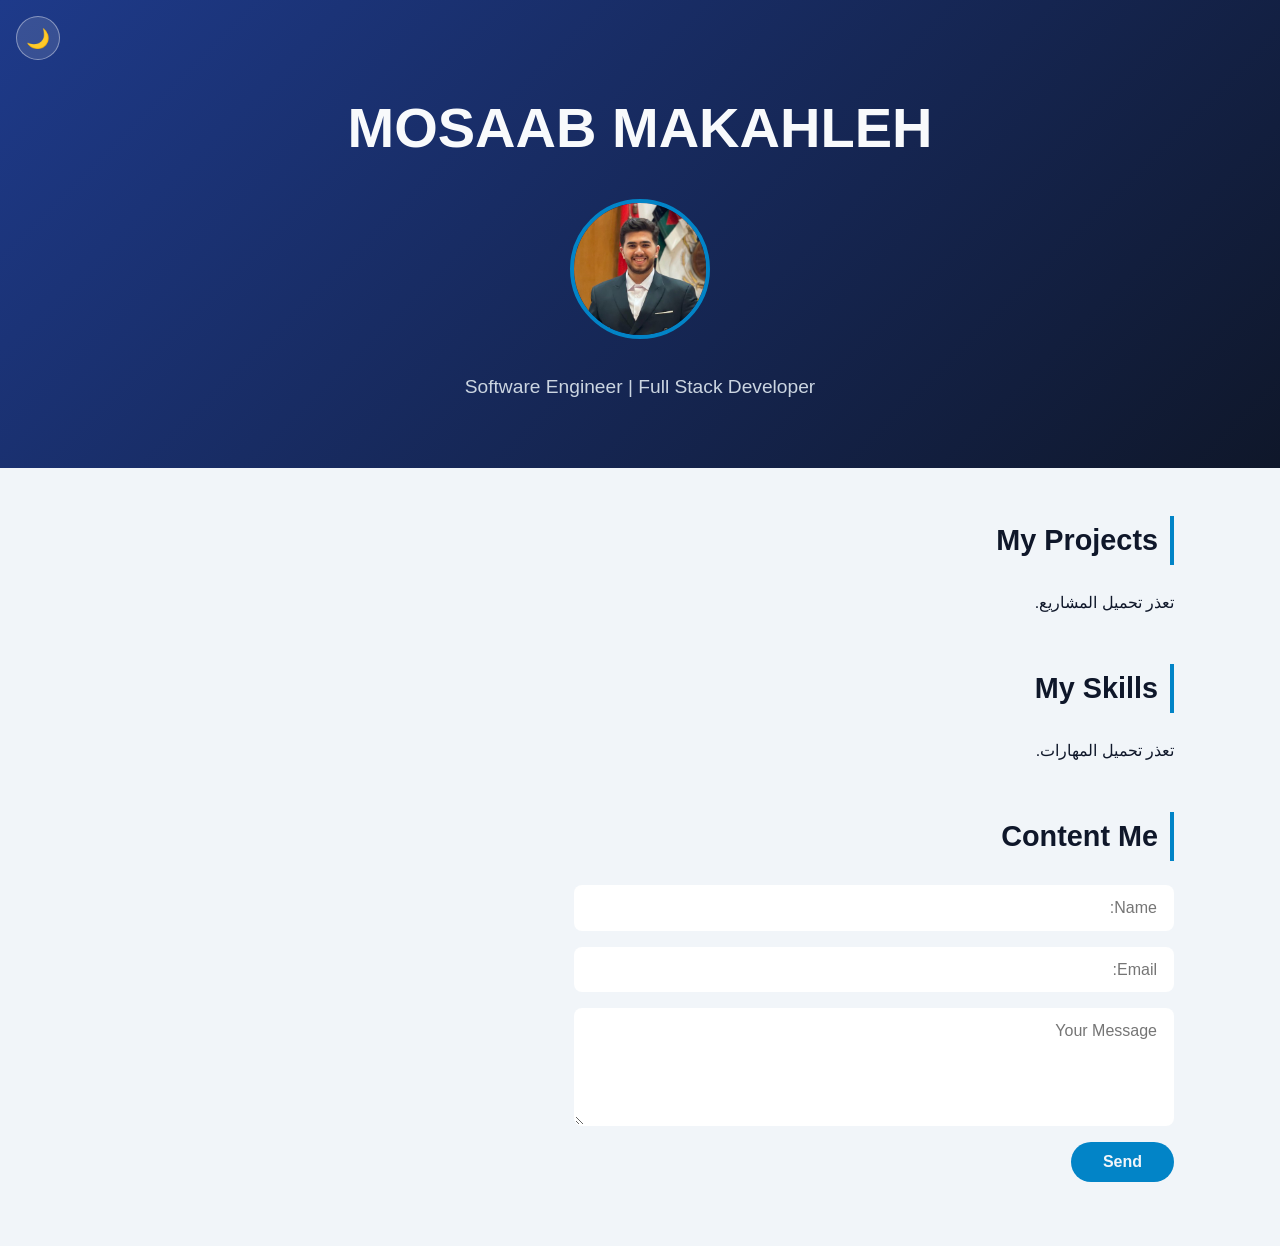
==== PortfolioApi/wwwroot/index.html @ 1032b863 "Add project files." ====
﻿<!DOCTYPE html>
<html lang="ar" dir="rtl">
<head>
    <meta charset="UTF-8">
    <meta name="viewport" content="width=device-width, initial-scale=1.0">
    <title>Mousaab Portfolio</title>
    <link rel="stylesheet" href="css/style.css">
</head>
<body>
    <header class="hero">
        <button id="theme-toggle" class="theme-toggle" type="button" aria-label="تبديل الوضع">☀️</button>
        <h1>MOSAAB MAKAHLEH</h1>
        <img src="images/profile.jpg" alt="img mousaab" class="avatar">
        <p>Software Engineer | Full Stack Developer</p>

    </header>

    <main>
        <section id="projects">
            <h2>My Projects</h2>
            <div id="projects-list" class="grid"></div>
        </section>
        <section id="skills">
            <h2>My Skills</h2>
            <div id="skills-list" class="grid"></div>
        </section>
        <section id="contact">
            <h2>Content Me</h2>
            <form id="contact-form" class="contact-form">
                <input type="text" id="contact-name" placeholder="Name: " required maxlength="100">
                <input type="email" id="contact-email" placeholder="Email: " required maxlength="150">
                <textarea id="contact-content" placeholder="Your Message" rows="5" required maxlength="2000"></textarea>
                <button type="submit">Send</button>
                <p id="form-status" role="status"></p>
            </form>
        </section>
    </main>

    <script src="js/app.js"></script>
</body>
</html>
---- PortfolioApi/wwwroot/css/style.css ----
﻿/*
    CSS Variables for Dark Theme
*/
:root {
    --bg: #0f172a;
    --surface: #1e293b;
    --text: #e2e8f0;
    --muted: #94a3b8;
    --accent: #38bdf8;
}

* {
    box-sizing: border-box;
    margin: 0;
    padding: 0;
}

body {
    font-family: "Segoe UI", Tahoma, Arial, sans-serif;
    background: var(--bg);
    color: var(--text);
    line-height: 1.7;
}

.hero {
    text-align: center;
    padding: 5rem 1rem 4rem;
    background: linear-gradient(135deg, #1e3a8a, #0f172a);
}

    .hero h1 {
        font-size: clamp(2rem, 6vw, 3.5rem);
    }

    .hero p {
        color: var(--muted);
        font-size: 1.2rem;
        margin-top: 0.5rem;
    }

main {
    max-width: 1100px;
    margin: 0 auto;
    padding: 3rem 1rem;
}

section h2 {
    font-size: 1.8rem;
    margin-bottom: 1.5rem;
    border-inline-start: 4px solid var(--accent);
    padding-inline-start: 0.75rem;
}

.grid {
    display: grid;
    grid-template-columns: repeat(auto-fill, minmax(280px, 1fr));
    gap: 1.5rem;
}

.card {
    background: var(--surface);
    border-radius: 12px;
    padding: 1.5rem;
    display: flex;
    flex-direction: column;
    gap: 0.6rem;
    transition: transform 0.2s, box-shadow 0.2s;
}

    .card:hover {
        transform: translateY(-4px);
        box-shadow: 0 10px 25px rgba(0, 0, 0, 0.35);
    }

    .card h3 {
        color: var(--accent);
    }

    .card p {
        flex-grow: 1;
    }

    .card small {
        color: var(--muted);
    }

    .card a {
        align-self: flex-start;
        color: var(--accent);
        text-decoration: none;
        border: 1px solid var(--accent);
        padding: 0.35rem 0.9rem;
        border-radius: 999px;
        transition: background 0.2s, color 0.2s;
    }

        .card a:hover {
            background: var(--accent);
            color: var(--bg);
        }
        /*
            Skills Section 
        */

section + section {
    margin-top: 3rem;
}

.skill-group {
    background: var(--surface);
    border-radius: 12px;
    padding: 1.5rem;
}

    .skill-group h3 {
        color: var(--accent);
        margin-bottom: 1rem;
    }

.skill {
    margin-bottom: 1rem;
}

.skill-label {
    display: flex;
    justify-content: space-between;
    margin-bottom: 0.3rem;
}

.skill-bar {
    height: 8px;
    background: var(--bg);
    border-radius: 999px;
    overflow: hidden;
}

.skill-fill {
    height: 100%;
    background: var(--accent);
    border-radius: 999px;
}
/*
    img mousaab 
*/
.avatar {
    width: 140px;
    height: 140px;
    border-radius: 50%;
    object-fit: cover;
    border: 4px solid var(--accent);
    margin-top: 1.5rem;
    margin-bottom: 1rem;
}

/*
    Message Section
*/
.contact-form {
    display: flex;
    flex-direction: column;
    gap: 1rem;
    max-width: 600px;
}

    .contact-form input,
    .contact-form textarea {
        background: var(--surface);
        color: var(--text);
        border: 1px solid transparent;
        border-radius: 8px;
        padding: 0.8rem 1rem;
        font-family: inherit;
        font-size: 1rem;
    }

        .contact-form input:focus,
        .contact-form textarea:focus {
            outline: none;
            border-color: var(--accent);
        }

    .contact-form textarea {
        resize: vertical;
    }

    .contact-form button {
        align-self: flex-start;
        background: var(--accent);
        color: var(--bg);
        border: none;
        border-radius: 999px;
        padding: 0.7rem 2rem;
        font-size: 1rem;
        font-weight: bold;
        cursor: pointer;
        transition: opacity 0.2s;
    }

        .contact-form button:hover {
            opacity: 0.85;
        }

        .contact-form button:disabled {
            opacity: 0.5;
            cursor: not-allowed;
        }

#form-status {
    color: var(--muted);
}
/*
    Light Theme
*/
:root[data-theme="light"] {
    --bg: #f1f5f9;
    --surface: #ffffff;
    --text: #0f172a;
    --muted: #475569;
    --accent: #0284c7;
}

.hero {
    position: relative;
}

    .hero h1 {
        color: #f8fafc;
    }

    .hero p {
        color: #cbd5e1;
    }

.card:hover {
    box-shadow: 0 10px 25px rgba(0, 0, 0, 0.2);
}

.theme-toggle {
    position: absolute;
    top: 1rem;
    inset-inline-end: 1rem;
    width: 44px;
    height: 44px;
    border-radius: 50%;
    border: 1px solid rgba(255, 255, 255, 0.4);
    background: rgba(255, 255, 255, 0.12);
    font-size: 1.2rem;
    cursor: pointer;
    transition: background 0.2s;
}

    .theme-toggle:hover {
        background: rgba(255, 255, 255, 0.25);
    }
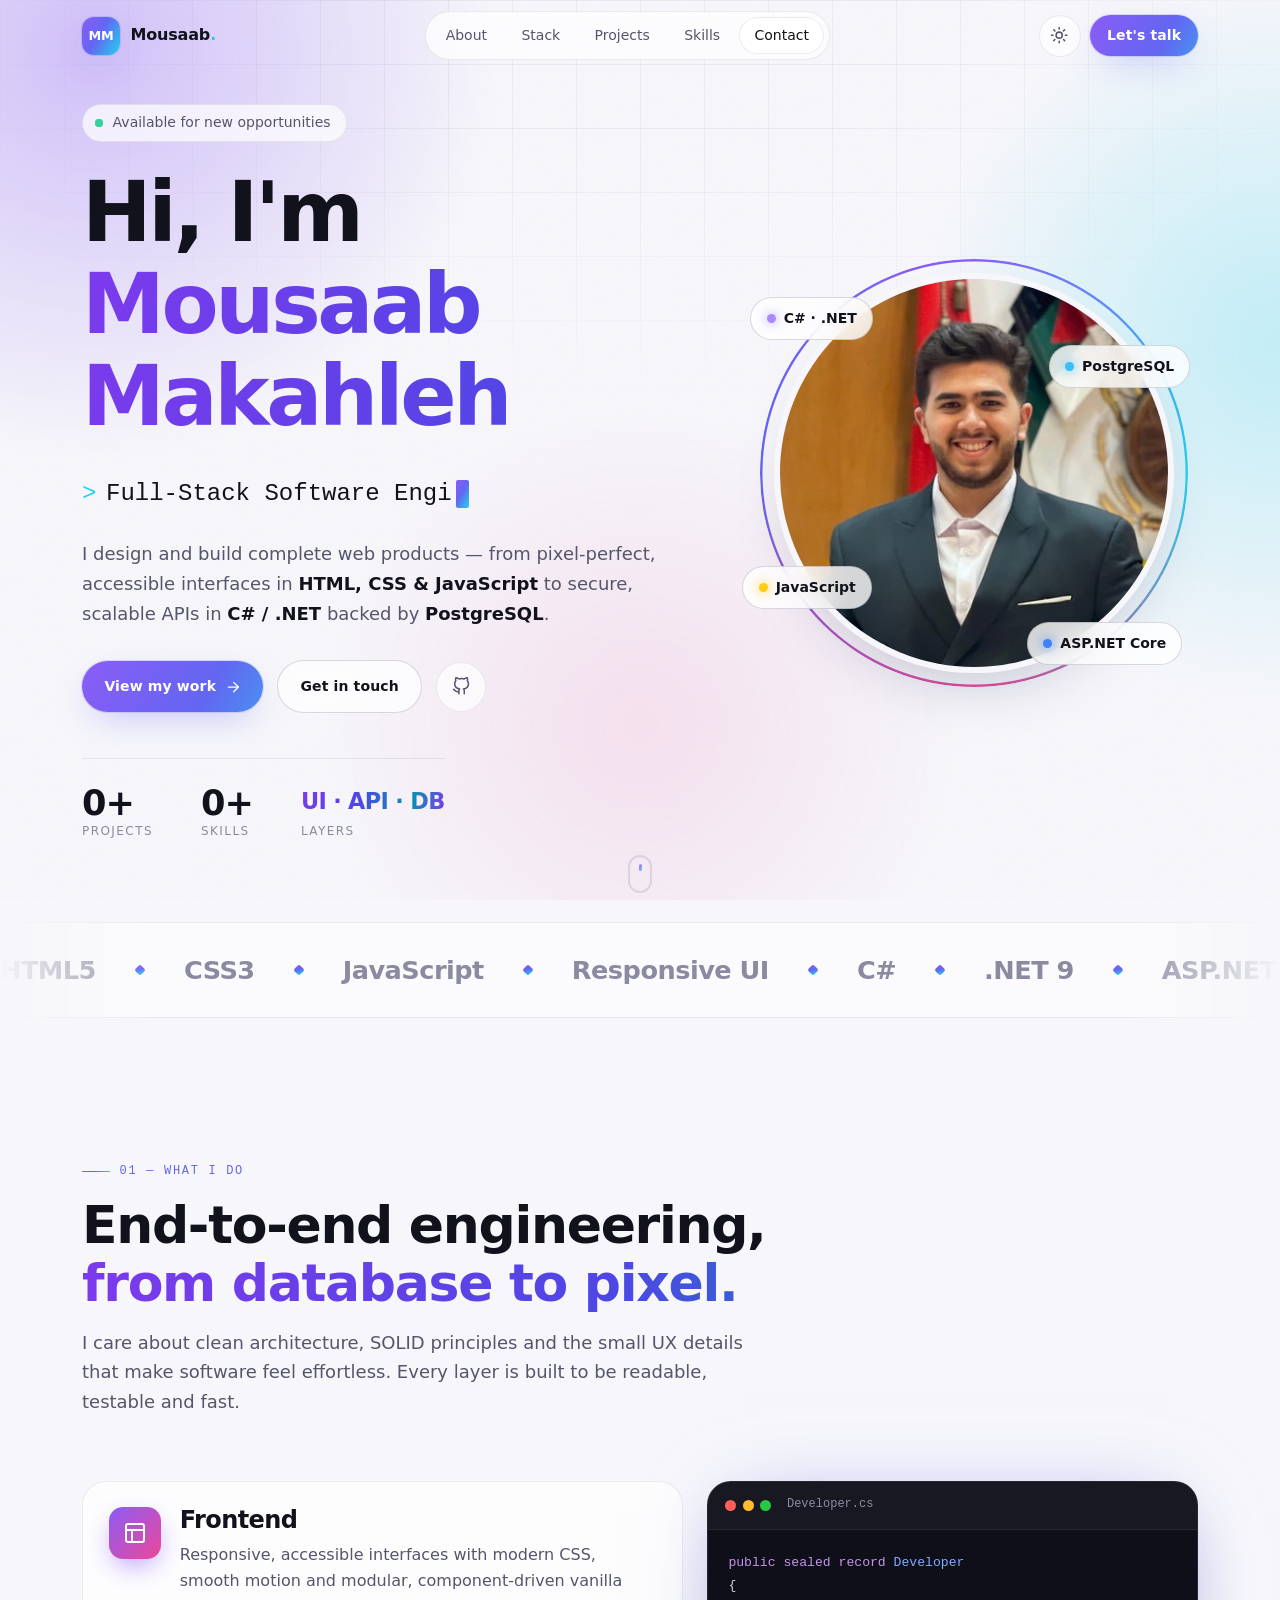
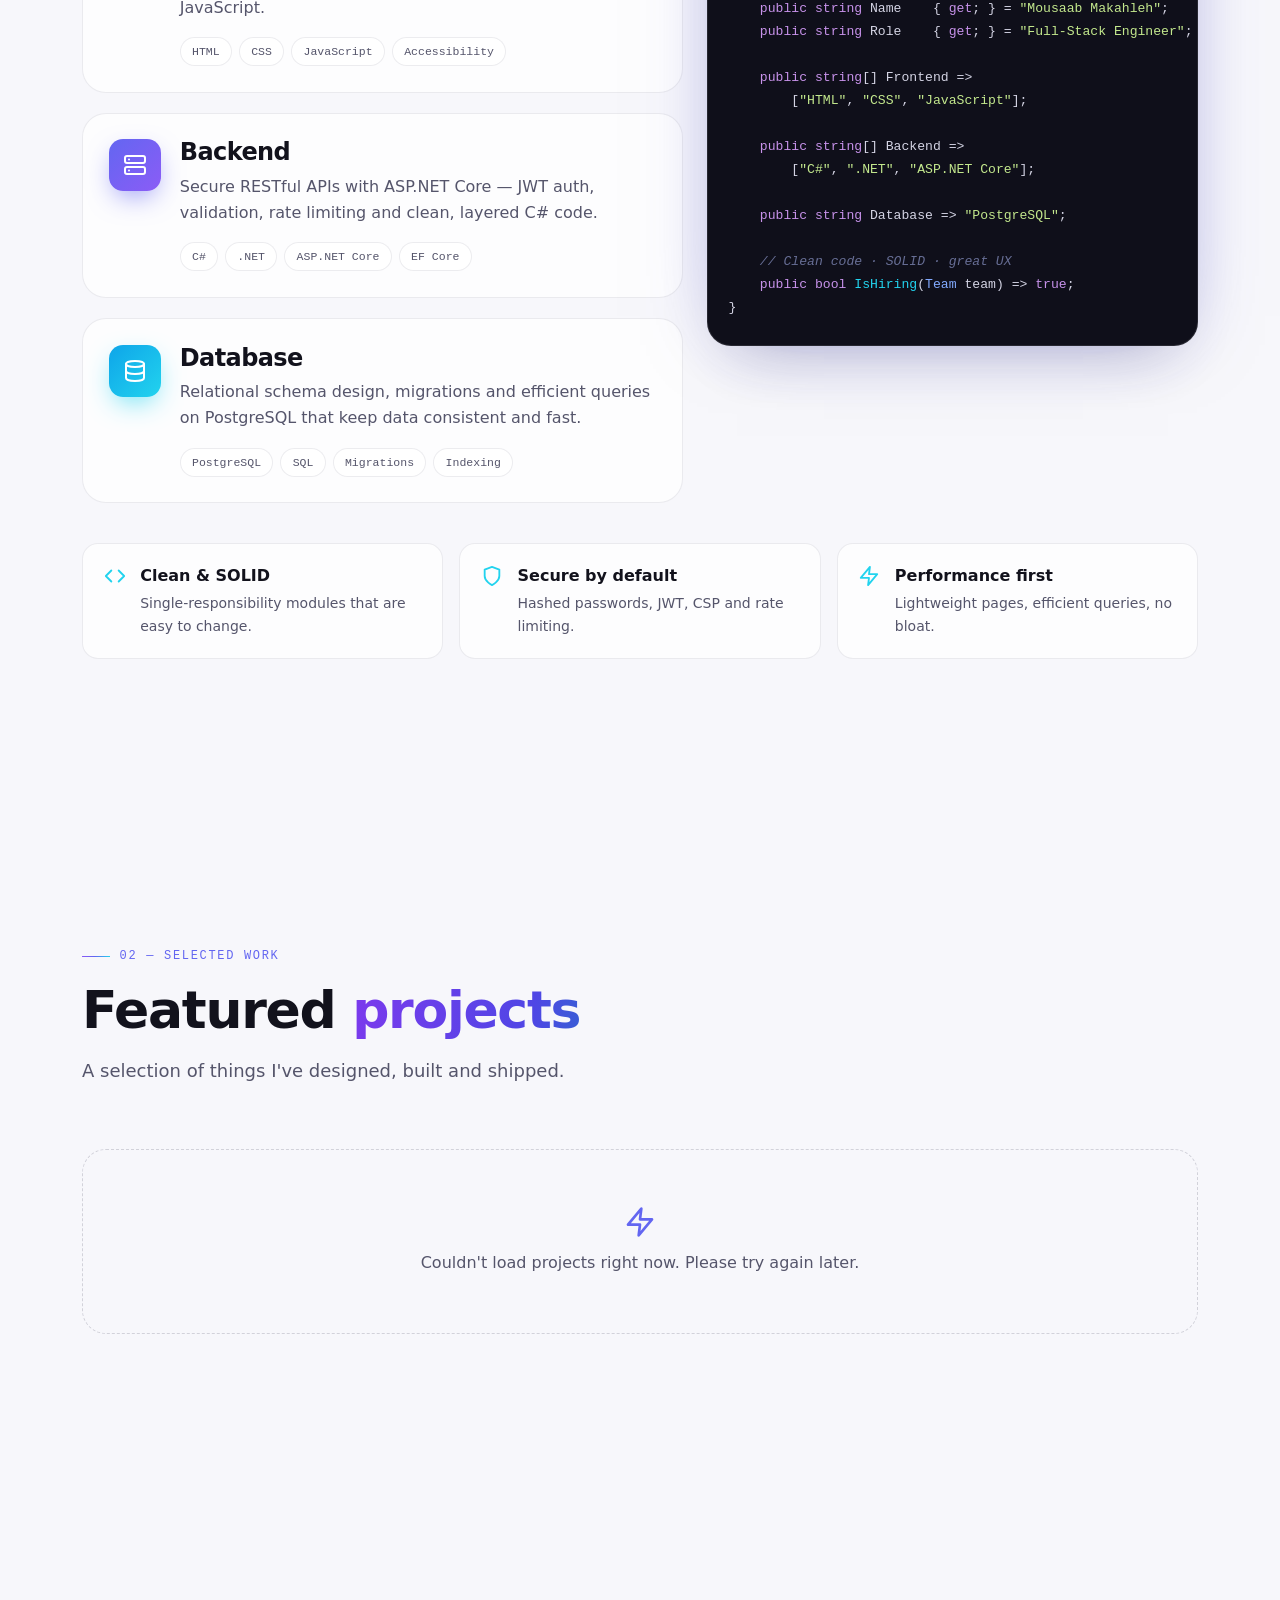
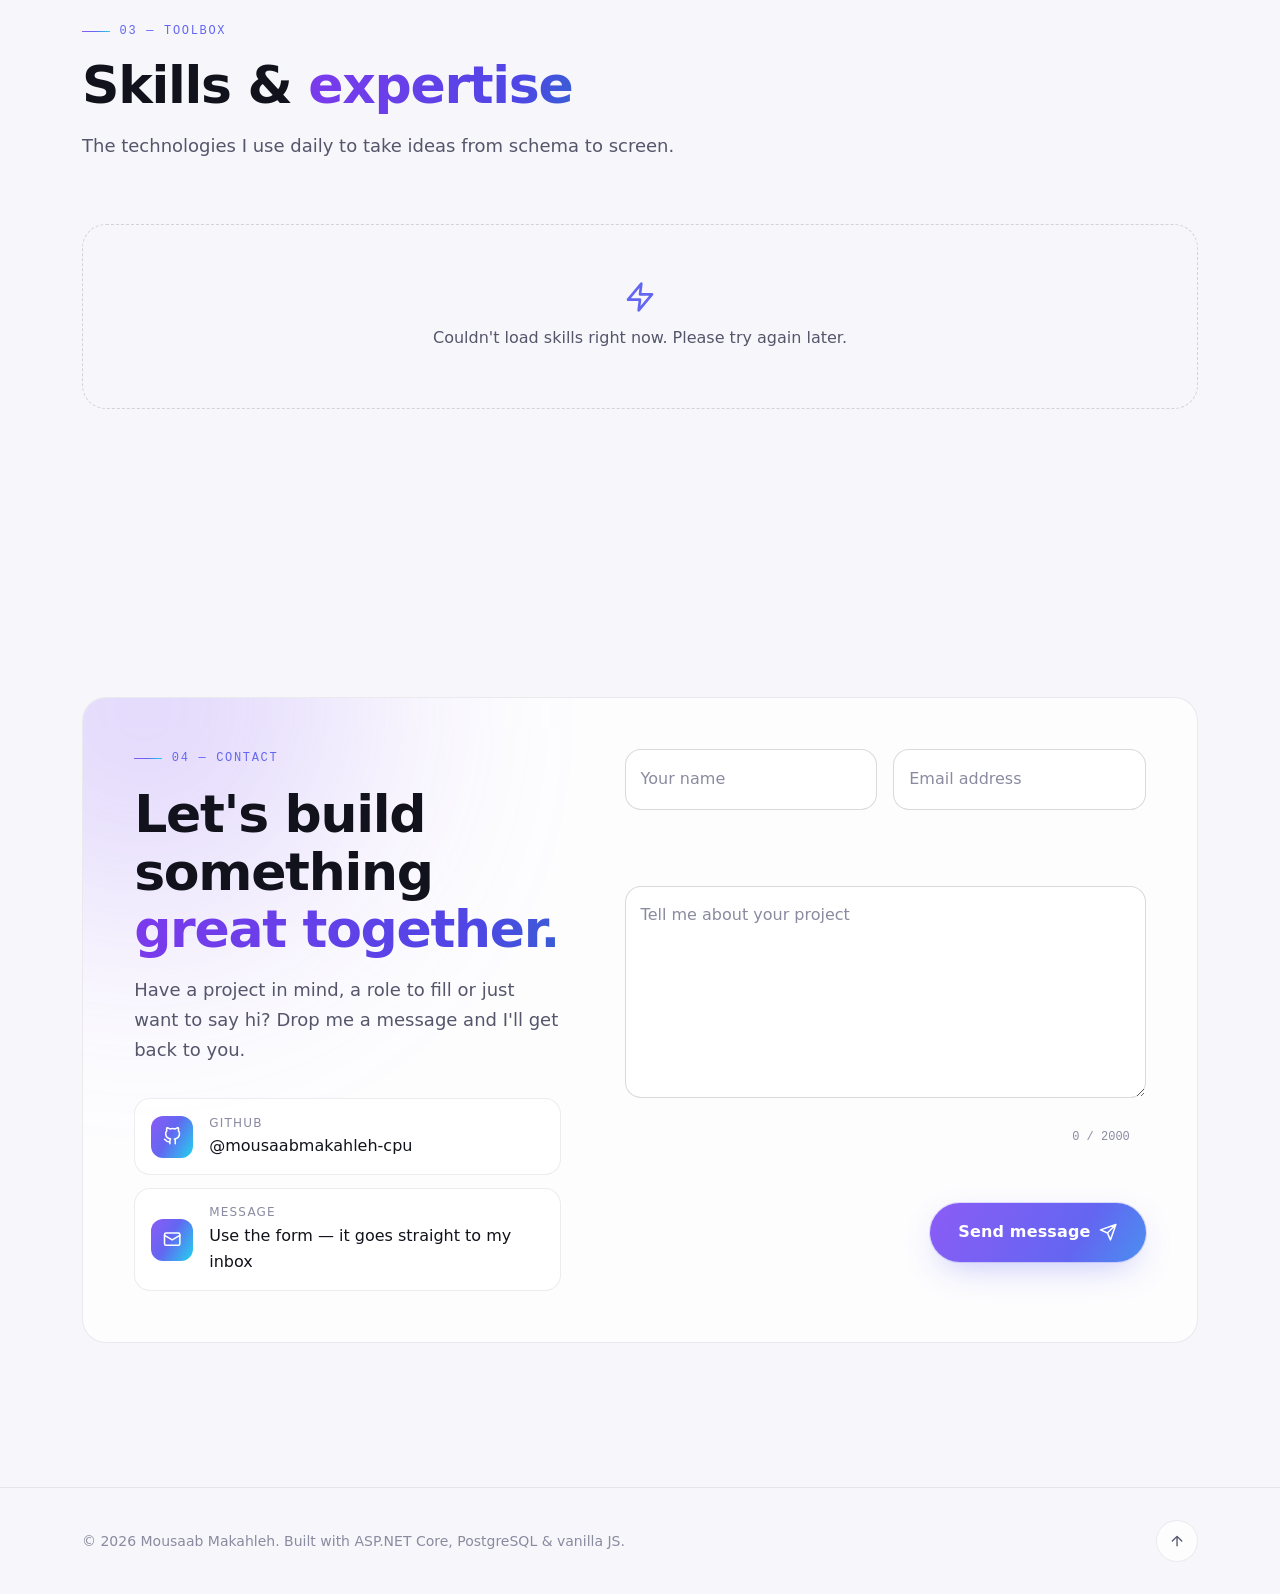
==== commit 648439c2: "Redesign public portfolio with modular CSS and JS - New visual design: gradient backdrop, hero with " ====
--- a/PortfolioApi/wwwroot/index.html
+++ b/PortfolioApi/wwwroot/index.html
@@ -1,41 +1,334 @@
 ﻿<!DOCTYPE html>
-<html lang="ar" dir="rtl">
+<html lang="en" dir="ltr">
 <head>
     <meta charset="UTF-8">
     <meta name="viewport" content="width=device-width, initial-scale=1.0">
-    <title>Mousaab Portfolio</title>
-    <link rel="stylesheet" href="css/style.css">
+    <title>Mousaab Makahleh — Full-Stack Software Engineer</title>
+    <meta name="description" content="Mousaab Makahleh — full-stack software engineer building fast, accessible interfaces and robust .NET / PostgreSQL back ends.">
+    <meta name="theme-color" content="#07070d">
+    <link rel="icon" href="images/favicon.svg" type="image/svg+xml">
+
+    <!-- Applies the saved theme before first paint (external file: CSP forbids inline scripts) -->
+    <script src="js/theme-init.js"></script>
+
+    <link rel="stylesheet" href="css/tokens.css">
+    <link rel="stylesheet" href="css/base.css">
+    <link rel="stylesheet" href="css/components.css">
+    <link rel="stylesheet" href="css/sections.css">
+    <link rel="stylesheet" href="css/animations.css">
+
+    <script type="module" src="js/main.js"></script>
 </head>
 <body>
-    <header class="hero">
-        <button id="theme-toggle" class="theme-toggle" type="button" aria-label="تبديل الوضع">☀️</button>
-        <h1>MOSAAB MAKAHLEH</h1>
-        <img src="images/profile.jpg" alt="img mousaab" class="avatar">
-        <p>Software Engineer | Full Stack Developer</p>
-
+    <!-- Icon sprite -->
+    <svg class="sprite" aria-hidden="true" focusable="false">
+        <symbol id="i-sun" viewBox="0 0 24 24"><circle cx="12" cy="12" r="4"/><path d="M12 2v2M12 20v2M4.93 4.93l1.41 1.41M17.66 17.66l1.41 1.41M2 12h2M20 12h2M6.34 17.66l-1.41 1.41M19.07 4.93l-1.41 1.41"/></symbol>
+        <symbol id="i-moon" viewBox="0 0 24 24"><path d="M21 12.79A9 9 0 1 1 11.21 3 7 7 0 0 0 21 12.79z"/></symbol>
+        <symbol id="i-arrow-right" viewBox="0 0 24 24"><path d="M5 12h14M13 5l7 7-7 7"/></symbol>
+        <symbol id="i-arrow-up-right" viewBox="0 0 24 24"><path d="M7 17 17 7M8 7h9v9"/></symbol>
+        <symbol id="i-arrow-up" viewBox="0 0 24 24"><path d="M12 19V5M5 12l7-7 7 7"/></symbol>
+        <symbol id="i-github" viewBox="0 0 24 24"><path d="M9 19c-5 1.5-5-2.5-7-3m14 6v-3.87a3.37 3.37 0 0 0-.94-2.61c3.14-.35 6.44-1.54 6.44-7A5.44 5.44 0 0 0 20 4.77 5.07 5.07 0 0 0 19.91 1S18.73.65 16 2.48a13.38 13.38 0 0 0-7 0C6.27.65 5.09 1 5.09 1A5.07 5.07 0 0 0 5 4.77a5.44 5.44 0 0 0-1.5 3.78c0 5.42 3.3 6.61 6.44 7A3.37 3.37 0 0 0 9 18.13V22"/></symbol>
+        <symbol id="i-mail" viewBox="0 0 24 24"><rect x="2" y="4" width="20" height="16" rx="2"/><path d="m22 7-10 6L2 7"/></symbol>
+        <symbol id="i-send" viewBox="0 0 24 24"><path d="M22 2 11 13M22 2l-7 20-4-9-9-4 20-7z"/></symbol>
+        <symbol id="i-layout" viewBox="0 0 24 24"><rect x="3" y="3" width="18" height="18" rx="2"/><path d="M3 9h18M9 21V9"/></symbol>
+        <symbol id="i-server" viewBox="0 0 24 24"><rect x="2" y="3" width="20" height="7" rx="2"/><rect x="2" y="14" width="20" height="7" rx="2"/><path d="M6 6.5h.01M6 17.5h.01"/></symbol>
+        <symbol id="i-database" viewBox="0 0 24 24"><ellipse cx="12" cy="5" rx="9" ry="3"/><path d="M21 12c0 1.66-4 3-9 3s-9-1.34-9-3"/><path d="M3 5v14c0 1.66 4 3 9 3s9-1.34 9-3V5"/></symbol>
+        <symbol id="i-code" viewBox="0 0 24 24"><path d="m16 18 6-6-6-6M8 6l-6 6 6 6"/></symbol>
+        <symbol id="i-shield" viewBox="0 0 24 24"><path d="M12 22s8-4 8-10V5l-8-3-8 3v7c0 6 8 10 8 10z"/></symbol>
+        <symbol id="i-zap" viewBox="0 0 24 24"><path d="M13 2 3 14h9l-1 8 10-12h-9l1-8z"/></symbol>
+        <symbol id="i-menu" viewBox="0 0 24 24"><path d="M4 7h16M4 12h16M4 17h16"/></symbol>
+        <symbol id="i-close" viewBox="0 0 24 24"><path d="M18 6 6 18M6 6l12 12"/></symbol>
+        <symbol id="i-folder" viewBox="0 0 24 24"><path d="M22 19a2 2 0 0 1-2 2H4a2 2 0 0 1-2-2V5a2 2 0 0 1 2-2h5l2 3h9a2 2 0 0 1 2 2z"/></symbol>
+    </svg>
+
+    <a class="skip-link" href="#main">Skip to content</a>
+    <div class="scroll-progress" aria-hidden="true"><span id="scroll-progress-bar"></span></div>
+
+    <!-- Ambient background -->
+    <div class="backdrop" aria-hidden="true">
+        <div class="backdrop__grid"></div>
+        <div class="backdrop__blob backdrop__blob--1"></div>
+        <div class="backdrop__blob backdrop__blob--2"></div>
+        <div class="backdrop__blob backdrop__blob--3"></div>
+        <div class="backdrop__noise"></div>
+    </div>
+
+    <!-- ============ Navigation ============ -->
+    <header class="nav" id="nav">
+        <div class="container nav__inner">
+            <a href="#top" class="brand" aria-label="Mousaab Makahleh — home">
+                <span class="brand__mark">MM</span>
+                <span class="brand__name">Mousaab<span class="brand__dot">.</span></span>
+            </a>
+
+            <nav class="nav__menu" id="nav-menu" aria-label="Primary">
+                <a href="#about" class="nav__link" data-nav-link>About</a>
+                <a href="#stack" class="nav__link" data-nav-link>Stack</a>
+                <a href="#projects" class="nav__link" data-nav-link>Projects</a>
+                <a href="#skills" class="nav__link" data-nav-link>Skills</a>
+                <a href="#contact" class="nav__link" data-nav-link>Contact</a>
+            </nav>
+
+            <div class="nav__actions">
+                <button id="theme-toggle" class="icon-btn" type="button" aria-label="Toggle color theme">
+                    <svg class="icon icon--sun"><use href="#i-sun"/></svg>
+                    <svg class="icon icon--moon"><use href="#i-moon"/></svg>
+                </button>
+                <a href="#contact" class="btn btn--primary btn--sm nav__cta">Let's talk</a>
+                <button id="nav-toggle" class="icon-btn nav__toggle" type="button" aria-label="Open menu" aria-expanded="false" aria-controls="nav-menu">
+                    <svg class="icon icon--menu"><use href="#i-menu"/></svg>
+                    <svg class="icon icon--close"><use href="#i-close"/></svg>
+                </button>
+            </div>
+        </div>
     </header>
 
-    <main>
-        <section id="projects">
-            <h2>My Projects</h2>
-            <div id="projects-list" class="grid"></div>
-        </section>
-        <section id="skills">
-            <h2>My Skills</h2>
-            <div id="skills-list" class="grid"></div>
-        </section>
-        <section id="contact">
-            <h2>Content Me</h2>
-            <form id="contact-form" class="contact-form">
-                <input type="text" id="contact-name" placeholder="Name: " required maxlength="100">
-                <input type="email" id="contact-email" placeholder="Email: " required maxlength="150">
-                <textarea id="contact-content" placeholder="Your Message" rows="5" required maxlength="2000"></textarea>
-                <button type="submit">Send</button>
-                <p id="form-status" role="status"></p>
-            </form>
+    <main id="main">
+        <!-- ============ Hero ============ -->
+        <section class="hero" id="top">
+            <div class="container hero__inner">
+                <div class="hero__content">
+                    <p class="pill reveal">
+                        <span class="pill__dot"></span>
+                        Available for new opportunities
+                    </p>
+
+                    <h1 class="hero__title reveal" data-reveal-delay="1">
+                        Hi, I'm <span class="text-gradient">Mousaab Makahleh</span>
+                    </h1>
+
+                    <p class="hero__role reveal" data-reveal-delay="2">
+                        <span class="hero__role-prefix">&gt;</span>
+                        <span id="typewriter" class="hero__typed" aria-live="off">Full-Stack Software Engineer</span><span class="caret" aria-hidden="true"></span>
+                    </p>
+
+                    <p class="hero__lead reveal" data-reveal-delay="3">
+                        I design and build complete web products — from pixel-perfect, accessible
+                        interfaces in <strong>HTML, CSS &amp; JavaScript</strong> to secure, scalable
+                        APIs in <strong>C# / .NET</strong> backed by <strong>PostgreSQL</strong>.
+                    </p>
+
+                    <div class="hero__ctas reveal" data-reveal-delay="4">
+                        <a href="#projects" class="btn btn--primary">
+                            View my work
+                            <svg class="icon"><use href="#i-arrow-right"/></svg>
+                        </a>
+                        <a href="#contact" class="btn btn--ghost">Get in touch</a>
+                        <a href="https://github.com/mousaabmakahleh-cpu" class="icon-btn icon-btn--lg" target="_blank" rel="noopener noreferrer" aria-label="GitHub profile">
+                            <svg class="icon"><use href="#i-github"/></svg>
+                        </a>
+                    </div>
+
+                    <dl class="hero__stats reveal" data-reveal-delay="5">
+                        <div class="stat">
+                            <dt class="stat__label">Projects</dt>
+                            <dd class="stat__value"><span data-counter="projects">0</span>+</dd>
+                        </div>
+                        <div class="stat">
+                            <dt class="stat__label">Skills</dt>
+                            <dd class="stat__value"><span data-counter="skills">0</span>+</dd>
+                        </div>
+                        <div class="stat">
+                            <dt class="stat__label">Layers</dt>
+                            <dd class="stat__value stat__value--text">UI · API · DB</dd>
+                        </div>
+                    </dl>
+                </div>
+
+                <div class="hero__visual reveal" data-reveal-delay="2">
+                    <div class="portrait">
+                        <div class="portrait__ring"></div>
+                        <div class="portrait__frame">
+                            <img src="images/profile.jpg" alt="Portrait of Mousaab Makahleh" width="400" height="400" fetchpriority="high">
+                        </div>
+
+                        <span class="float-chip float-chip--1"><span class="float-chip__dot float-chip__dot--net"></span>C# · .NET</span>
+                        <span class="float-chip float-chip--2"><span class="float-chip__dot float-chip__dot--pg"></span>PostgreSQL</span>
+                        <span class="float-chip float-chip--3"><span class="float-chip__dot float-chip__dot--js"></span>JavaScript</span>
+                        <span class="float-chip float-chip--4"><span class="float-chip__dot float-chip__dot--ts"></span>ASP.NET Core</span>
+                    </div>
+                </div>
+            </div>
+
+            <a href="#about" class="scroll-cue" aria-label="Scroll to about section">
+                <span class="scroll-cue__mouse"><span class="scroll-cue__wheel"></span></span>
+            </a>
+        </section>
+
+        <!-- ============ Tech marquee ============ -->
+        <section class="marquee" id="stack" aria-label="Technologies I work with">
+            <div class="marquee__track" id="marquee-track">
+                <ul class="marquee__list">
+                    <li>HTML5</li><li>CSS3</li><li>JavaScript</li><li>Responsive UI</li>
+                    <li>C#</li><li>.NET 9</li><li>ASP.NET Core</li><li>Entity Framework</li>
+                    <li>PostgreSQL</li><li>REST APIs</li><li>JWT Auth</li><li>Docker</li><li>Git</li>
+                </ul>
+            </div>
+        </section>
+
+        <!-- ============ About / What I do ============ -->
+        <section class="section" id="about">
+            <div class="container">
+                <header class="section__head reveal">
+                    <span class="eyebrow">01 — What I do</span>
+                    <h2 class="section__title">End-to-end engineering,<br><span class="text-gradient">from database to pixel.</span></h2>
+                    <p class="section__lead">
+                        I care about clean architecture, SOLID principles and the small UX details
+                        that make software feel effortless. Every layer is built to be readable,
+                        testable and fast.
+                    </p>
+                </header>
+
+                <div class="about">
+                    <div class="pillars">
+                        <article class="pillar card spotlight reveal" data-reveal-delay="1">
+                            <span class="pillar__icon pillar__icon--front"><svg class="icon"><use href="#i-layout"/></svg></span>
+                            <h3 class="pillar__title">Frontend</h3>
+                            <p class="pillar__text">Responsive, accessible interfaces with modern CSS, smooth motion and modular, component-driven vanilla JavaScript.</p>
+                            <ul class="tags">
+                                <li class="tag">HTML</li><li class="tag">CSS</li><li class="tag">JavaScript</li><li class="tag">Accessibility</li>
+                            </ul>
+                        </article>
+
+                        <article class="pillar card spotlight reveal" data-reveal-delay="2">
+                            <span class="pillar__icon pillar__icon--back"><svg class="icon"><use href="#i-server"/></svg></span>
+                            <h3 class="pillar__title">Backend</h3>
+                            <p class="pillar__text">Secure RESTful APIs with ASP.NET Core — JWT auth, validation, rate limiting and clean, layered C# code.</p>
+                            <ul class="tags">
+                                <li class="tag">C#</li><li class="tag">.NET</li><li class="tag">ASP.NET Core</li><li class="tag">EF Core</li>
+                            </ul>
+                        </article>
+
+                        <article class="pillar card spotlight reveal" data-reveal-delay="3">
+                            <span class="pillar__icon pillar__icon--db"><svg class="icon"><use href="#i-database"/></svg></span>
+                            <h3 class="pillar__title">Database</h3>
+                            <p class="pillar__text">Relational schema design, migrations and efficient queries on PostgreSQL that keep data consistent and fast.</p>
+                            <ul class="tags">
+                                <li class="tag">PostgreSQL</li><li class="tag">SQL</li><li class="tag">Migrations</li><li class="tag">Indexing</li>
+                            </ul>
+                        </article>
+                    </div>
+
+                    <figure class="code-window reveal" data-reveal-delay="2" aria-label="C# code snippet describing me">
+                        <div class="code-window__bar">
+                            <span class="code-window__dots"><i></i><i></i><i></i></span>
+                            <span class="code-window__file">Developer.cs</span>
+                        </div>
+<pre class="code-window__body"><code><span class="tk-k">public sealed record</span> <span class="tk-t">Developer</span>
+{
+    <span class="tk-k">public string</span> Name    { <span class="tk-k">get</span>; } = <span class="tk-s">"Mousaab Makahleh"</span>;
+    <span class="tk-k">public string</span> Role    { <span class="tk-k">get</span>; } = <span class="tk-s">"Full-Stack Engineer"</span>;
+
+    <span class="tk-k">public string</span>[] Frontend =&gt;
+        [<span class="tk-s">"HTML"</span>, <span class="tk-s">"CSS"</span>, <span class="tk-s">"JavaScript"</span>];
+
+    <span class="tk-k">public string</span>[] Backend =&gt;
+        [<span class="tk-s">"C#"</span>, <span class="tk-s">".NET"</span>, <span class="tk-s">"ASP.NET Core"</span>];
+
+    <span class="tk-k">public string</span> Database =&gt; <span class="tk-s">"PostgreSQL"</span>;
+
+    <span class="tk-c">// Clean code · SOLID · great UX</span>
+    <span class="tk-k">public bool</span> <span class="tk-f">IsHiring</span>(<span class="tk-t">Team</span> team) =&gt; <span class="tk-k">true</span>;
+}</code></pre>
+                    </figure>
+                </div>
+
+                <ul class="principles reveal">
+                    <li class="principle"><svg class="icon"><use href="#i-code"/></svg><span><strong>Clean &amp; SOLID</strong> Single-responsibility modules that are easy to change.</span></li>
+                    <li class="principle"><svg class="icon"><use href="#i-shield"/></svg><span><strong>Secure by default</strong> Hashed passwords, JWT, CSP and rate limiting.</span></li>
+                    <li class="principle"><svg class="icon"><use href="#i-zap"/></svg><span><strong>Performance first</strong> Lightweight pages, efficient queries, no bloat.</span></li>
+                </ul>
+            </div>
+        </section>
+
+        <!-- ============ Projects ============ -->
+        <section class="section" id="projects">
+            <div class="container">
+                <header class="section__head reveal">
+                    <span class="eyebrow">02 — Selected work</span>
+                    <h2 class="section__title">Featured <span class="text-gradient">projects</span></h2>
+                    <p class="section__lead">A selection of things I've designed, built and shipped.</p>
+                </header>
+
+                <div id="projects-list" class="projects" aria-live="polite" aria-busy="true"></div>
+            </div>
+        </section>
+
+        <!-- ============ Skills ============ -->
+        <section class="section" id="skills">
+            <div class="container">
+                <header class="section__head reveal">
+                    <span class="eyebrow">03 — Toolbox</span>
+                    <h2 class="section__title">Skills &amp; <span class="text-gradient">expertise</span></h2>
+                    <p class="section__lead">The technologies I use daily to take ideas from schema to screen.</p>
+                </header>
+
+                <div id="skills-list" class="skills" aria-live="polite" aria-busy="true"></div>
+            </div>
+        </section>
+
+        <!-- ============ Contact ============ -->
+        <section class="section" id="contact">
+            <div class="container">
+                <div class="contact card reveal">
+                    <div class="contact__intro">
+                        <span class="eyebrow">04 — Contact</span>
+                        <h2 class="section__title">Let's build something <span class="text-gradient">great together.</span></h2>
+                        <p class="section__lead">
+                            Have a project in mind, a role to fill or just want to say hi?
+                            Drop me a message and I'll get back to you.
+                        </p>
+                        <ul class="contact__links">
+                            <li>
+                                <a href="https://github.com/mousaabmakahleh-cpu" target="_blank" rel="noopener noreferrer" class="contact__link">
+                                    <span class="contact__link-icon"><svg class="icon"><use href="#i-github"/></svg></span>
+                                    <span><small>GitHub</small>@mousaabmakahleh-cpu</span>
+                                </a>
+                            </li>
+                            <li>
+                                <a href="#contact-form" class="contact__link">
+                                    <span class="contact__link-icon"><svg class="icon"><use href="#i-mail"/></svg></span>
+                                    <span><small>Message</small>Use the form — it goes straight to my inbox</span>
+                                </a>
+                            </li>
+                        </ul>
+                    </div>
+
+                    <form id="contact-form" class="form" novalidate>
+                        <div class="form__row">
+                            <div class="field">
+                                <input class="field__input" type="text" id="contact-name" name="name" placeholder=" " required maxlength="100" autocomplete="name">
+                                <label class="field__label" for="contact-name">Your name</label>
+                            </div>
+                            <div class="field">
+                                <input class="field__input" type="email" id="contact-email" name="email" placeholder=" " required maxlength="150" autocomplete="email">
+                                <label class="field__label" for="contact-email">Email address</label>
+                            </div>
+                        </div>
+                        <div class="field">
+                            <textarea class="field__input field__input--area" id="contact-content" name="content" placeholder=" " rows="6" required maxlength="2000"></textarea>
+                            <label class="field__label" for="contact-content">Tell me about your project</label>
+                            <span class="field__counter" id="contact-counter" aria-hidden="true">0 / 2000</span>
+                        </div>
+                        <div class="form__footer">
+                            <p id="form-status" class="form__status" role="status"></p>
+                            <button type="submit" class="btn btn--primary btn--lg">
+                                <span class="btn__label">Send message</span>
+                                <svg class="icon"><use href="#i-send"/></svg>
+                            </button>
+                        </div>
+                    </form>
+                </div>
+            </div>
         </section>
     </main>
 
-    <script src="js/app.js"></script>
+    <!-- ============ Footer ============ -->
+    <footer class="footer">
+        <div class="container footer__inner">
+            <p>© <span id="year"></span> Mousaab Makahleh. Built with ASP.NET Core, PostgreSQL &amp; vanilla JS.</p>
+            <a href="#top" class="icon-btn" aria-label="Back to top"><svg class="icon"><use href="#i-arrow-up"/></svg></a>
+        </div>
+    </footer>
 </body>
-</html>+</html>
--- a/PortfolioApi/wwwroot/css/tokens.css
+++ b/PortfolioApi/wwwroot/css/tokens.css
@@ -0,0 +1,91 @@
+/* =========================================================
+   Design tokens — the single source of truth for the look.
+   Dark is the default; [data-theme="light"] overrides.
+   ========================================================= */
+:root {
+    /* Brand gradient */
+    --c-violet: #8b5cf6;
+    --c-indigo: #6366f1;
+    --c-cyan: #22d3ee;
+    --c-pink: #ec4899;
+    --c-emerald: #34d399;
+    --grad-brand: linear-gradient(120deg, var(--c-violet) 0%, var(--c-indigo) 45%, var(--c-cyan) 100%);
+    --grad-brand-soft: linear-gradient(120deg, rgb(139 92 246 / .18), rgb(34 211 238 / .14));
+    --grad-text: linear-gradient(100deg, #c4b5fd 0%, #818cf8 35%, #22d3ee 70%, #a78bfa 100%);
+
+    /* Surfaces (dark) */
+    --bg: #07070d;
+    --bg-elev: #0d0d17;
+    --surface: rgb(255 255 255 / .035);
+    --surface-strong: rgb(255 255 255 / .06);
+    --surface-solid: #11111c;
+    --border: rgb(255 255 255 / .08);
+    --border-strong: rgb(255 255 255 / .16);
+
+    /* Text */
+    --text: #ececf4;
+    --text-muted: #9a9ab0;
+    --text-subtle: #6b6b82;
+    --on-accent: #ffffff;
+
+    /* Effects */
+    --glow: 0 0 0 1px rgb(139 92 246 / .25), 0 10px 40px -10px rgb(99 102 241 / .55);
+    --shadow-lg: 0 30px 60px -20px rgb(0 0 0 / .6);
+    --blob-opacity: .55;
+    --grid-line: rgb(255 255 255 / .045);
+    --code-bg: #0b0b14;
+
+    /* Typography */
+    --font-sans: "Inter", "Segoe UI Variable Text", "Segoe UI", system-ui, -apple-system, "Helvetica Neue", Arial, sans-serif;
+    --font-display: "Inter Display", "Segoe UI Variable Display", "Segoe UI", system-ui, -apple-system, sans-serif;
+    --font-mono: "JetBrains Mono", "Cascadia Code", "Fira Code", ui-monospace, Consolas, monospace;
+
+    --fs-xs: .75rem;
+    --fs-sm: .875rem;
+    --fs-base: 1rem;
+    --fs-lg: 1.125rem;
+    --fs-xl: clamp(1.25rem, 1.1rem + .6vw, 1.5rem);
+    --fs-2xl: clamp(2rem, 1.4rem + 2.6vw, 3.25rem);
+    --fs-hero: clamp(2.6rem, 1.6rem + 4.6vw, 5.2rem);
+
+    /* Spacing & shape */
+    --space-section: clamp(5rem, 3rem + 8vw, 9rem);
+    --radius-sm: 10px;
+    --radius: 16px;
+    --radius-lg: 24px;
+    --radius-pill: 999px;
+    --container: 1180px;
+    --nav-h: 72px;
+
+    /* Motion */
+    --ease-out: cubic-bezier(.16, 1, .3, 1);
+    --ease-spring: cubic-bezier(.34, 1.56, .64, 1);
+    --dur-fast: .2s;
+    --dur: .45s;
+    --dur-slow: .9s;
+
+    color-scheme: dark;
+}
+
+:root[data-theme="light"] {
+    --bg: #f7f7fb;
+    --bg-elev: #ffffff;
+    --surface: rgb(255 255 255 / .7);
+    --surface-strong: #ffffff;
+    --surface-solid: #ffffff;
+    --border: rgb(20 20 50 / .08);
+    --border-strong: rgb(20 20 50 / .16);
+
+    --text: #12121c;
+    --text-muted: #55556b;
+    --text-subtle: #8a8aa0;
+
+    --grad-text: linear-gradient(100deg, #7c3aed 0%, #4f46e5 40%, #0891b2 75%, #7c3aed 100%);
+    --glow: 0 0 0 1px rgb(99 102 241 / .2), 0 12px 36px -12px rgb(99 102 241 / .45);
+    --shadow-lg: 0 30px 60px -25px rgb(30 30 80 / .25);
+    --blob-opacity: .35;
+    --grid-line: rgb(20 20 60 / .05);
+    --code-bg: #0f0f1a;
+
+    color-scheme: light;
+}
--- a/PortfolioApi/wwwroot/css/base.css
+++ b/PortfolioApi/wwwroot/css/base.css
@@ -0,0 +1,212 @@
+/* =========================================================
+   Base — reset, typography, layout primitives, backdrop.
+   ========================================================= */
+*,
+*::before,
+*::after {
+    box-sizing: border-box;
+    margin: 0;
+    padding: 0;
+}
+
+html {
+    scroll-behavior: smooth;
+    scroll-padding-top: calc(var(--nav-h) + 1rem);
+    -webkit-text-size-adjust: 100%;
+}
+
+body {
+    min-height: 100vh;
+    font-family: var(--font-sans);
+    font-size: var(--fs-base);
+    line-height: 1.65;
+    color: var(--text);
+    background: var(--bg);
+    -webkit-font-smoothing: antialiased;
+    text-rendering: optimizeLegibility;
+    overflow-x: hidden;
+    transition: background-color var(--dur) ease, color var(--dur) ease;
+}
+
+img,
+svg {
+    display: block;
+    max-width: 100%;
+}
+
+a {
+    color: inherit;
+    text-decoration: none;
+}
+
+button,
+input,
+textarea {
+    font: inherit;
+    color: inherit;
+}
+
+button {
+    cursor: pointer;
+    background: none;
+    border: 0;
+}
+
+ul {
+    list-style: none;
+}
+
+h1, h2, h3 {
+    font-family: var(--font-display);
+    line-height: 1.1;
+    letter-spacing: -.025em;
+    font-weight: 800;
+}
+
+strong {
+    color: var(--text);
+    font-weight: 600;
+}
+
+::selection {
+    background: rgb(139 92 246 / .35);
+    color: var(--text);
+}
+
+:focus-visible {
+    outline: 2px solid var(--c-indigo);
+    outline-offset: 3px;
+    border-radius: 6px;
+}
+
+.sprite {
+    position: absolute;
+    width: 0;
+    height: 0;
+    overflow: hidden;
+}
+
+.icon {
+    width: 1.15em;
+    height: 1.15em;
+    flex-shrink: 0;
+    fill: none;
+    stroke: currentColor;
+    stroke-width: 2;
+    stroke-linecap: round;
+    stroke-linejoin: round;
+}
+
+.container {
+    width: 100%;
+    max-width: var(--container);
+    margin-inline: auto;
+    padding-inline: clamp(1rem, 4vw, 2rem);
+}
+
+.text-gradient {
+    background: var(--grad-text);
+    background-size: 200% auto;
+    -webkit-background-clip: text;
+    background-clip: text;
+    color: transparent;
+    animation: gradient-pan 8s linear infinite;
+}
+
+.skip-link {
+    position: fixed;
+    top: -100px;
+    left: 1rem;
+    z-index: 100;
+    padding: .6rem 1rem;
+    border-radius: var(--radius-sm);
+    background: var(--c-indigo);
+    color: #fff;
+    transition: top var(--dur-fast);
+}
+
+    .skip-link:focus {
+        top: 1rem;
+    }
+
+/* ---------- Scroll progress ---------- */
+.scroll-progress {
+    position: fixed;
+    inset: 0 0 auto;
+    height: 3px;
+    z-index: 60;
+}
+
+    .scroll-progress span {
+        display: block;
+        height: 100%;
+        width: 100%;
+        background: var(--grad-brand);
+        transform-origin: 0 50%;
+        transform: scaleX(0);
+    }
+
+/* ---------- Ambient backdrop ---------- */
+.backdrop {
+    position: fixed;
+    inset: 0;
+    z-index: -1;
+    overflow: hidden;
+    pointer-events: none;
+}
+
+.backdrop__grid {
+    position: absolute;
+    inset: 0;
+    background-image:
+        linear-gradient(var(--grid-line) 1px, transparent 1px),
+        linear-gradient(90deg, var(--grid-line) 1px, transparent 1px);
+    background-size: 64px 64px;
+    mask-image: radial-gradient(ellipse 80% 60% at 50% 0%, #000 30%, transparent 75%);
+    -webkit-mask-image: radial-gradient(ellipse 80% 60% at 50% 0%, #000 30%, transparent 75%);
+}
+
+.backdrop__blob {
+    position: absolute;
+    border-radius: 50%;
+    /* Soft radial gradients instead of filter: blur() — same look, far cheaper to animate */
+    background: radial-gradient(circle closest-side, var(--blob-color), transparent);
+    opacity: var(--blob-opacity);
+    will-change: transform;
+}
+
+.backdrop__blob--1 {
+    --blob-color: var(--c-violet);
+    width: 820px;
+    height: 820px;
+    top: -360px;
+    left: -320px;
+    animation: drift-1 22s ease-in-out infinite alternate;
+}
+
+.backdrop__blob--2 {
+    --blob-color: var(--c-cyan);
+    width: 720px;
+    height: 720px;
+    top: -2%;
+    right: -360px;
+    opacity: calc(var(--blob-opacity) * .7);
+    animation: drift-2 26s ease-in-out infinite alternate;
+}
+
+.backdrop__blob--3 {
+    --blob-color: var(--c-pink);
+    width: 640px;
+    height: 640px;
+    top: 45%;
+    left: 25%;
+    opacity: calc(var(--blob-opacity) * .35);
+    animation: drift-3 30s ease-in-out infinite alternate;
+}
+
+.backdrop__noise {
+    position: absolute;
+    inset: 0;
+    opacity: .035;
+    background-image: url("data:image/svg+xml,%3Csvg xmlns='http://www.w3.org/2000/svg' width='160' height='160'%3E%3Cfilter id='n'%3E%3CfeTurbulence type='fractalNoise' baseFrequency='.9' numOctaves='3' stitchTiles='stitch'/%3E%3C/filter%3E%3Crect width='100%25' height='100%25' filter='url(%23n)'/%3E%3C/svg%3E");
+}
--- a/PortfolioApi/wwwroot/css/components.css
+++ b/PortfolioApi/wwwroot/css/components.css
@@ -0,0 +1,472 @@
+/* =========================================================
+   Components — reusable UI building blocks.
+   ========================================================= */
+
+/* ---------- Buttons ---------- */
+.btn {
+    --btn-pad-y: .85rem;
+    --btn-pad-x: 1.4rem;
+    position: relative;
+    display: inline-flex;
+    align-items: center;
+    justify-content: center;
+    gap: .55rem;
+    padding: var(--btn-pad-y) var(--btn-pad-x);
+    border-radius: var(--radius-pill);
+    font-weight: 600;
+    font-size: var(--fs-sm);
+    letter-spacing: .01em;
+    white-space: nowrap;
+    isolation: isolate;
+    overflow: hidden;
+    transition: transform var(--dur-fast) var(--ease-out), box-shadow var(--dur) var(--ease-out), background-color var(--dur-fast), border-color var(--dur-fast);
+}
+
+    .btn:active {
+        transform: scale(.97);
+    }
+
+    .btn .icon {
+        transition: transform var(--dur) var(--ease-spring);
+    }
+
+    .btn:hover .icon {
+        transform: translateX(3px);
+    }
+
+.btn--sm {
+    --btn-pad-y: .55rem;
+    --btn-pad-x: 1.05rem;
+}
+
+.btn--lg {
+    --btn-pad-y: 1rem;
+    --btn-pad-x: 1.75rem;
+    font-size: var(--fs-base);
+}
+
+.btn--primary {
+    color: var(--on-accent);
+    background: var(--grad-brand);
+    background-size: 160% 100%;
+    box-shadow: var(--glow);
+}
+
+    .btn--primary::after {
+        content: "";
+        position: absolute;
+        inset: 0;
+        z-index: -1;
+        background: linear-gradient(110deg, transparent 30%, rgb(255 255 255 / .35) 50%, transparent 70%);
+        transform: translateX(-120%);
+        transition: transform .8s var(--ease-out);
+    }
+
+    .btn--primary:hover {
+        transform: translateY(-2px);
+        box-shadow: 0 0 0 1px rgb(139 92 246 / .35), 0 18px 50px -12px rgb(99 102 241 / .75);
+    }
+
+        .btn--primary:hover::after {
+            transform: translateX(120%);
+        }
+
+    .btn--primary:disabled {
+        opacity: .65;
+        cursor: progress;
+        transform: none;
+    }
+
+.btn--ghost {
+    color: var(--text);
+    background: var(--surface);
+    border: 1px solid var(--border-strong);
+    backdrop-filter: blur(10px);
+}
+
+    .btn--ghost:hover {
+        transform: translateY(-2px);
+        border-color: var(--c-indigo);
+        background: var(--surface-strong);
+    }
+
+/* ---------- Icon buttons ---------- */
+.icon-btn {
+    display: inline-grid;
+    place-items: center;
+    width: 42px;
+    height: 42px;
+    border-radius: 50%;
+    color: var(--text-muted);
+    background: var(--surface);
+    border: 1px solid var(--border);
+    transition: color var(--dur-fast), border-color var(--dur-fast), transform var(--dur) var(--ease-spring), background-color var(--dur-fast);
+}
+
+    .icon-btn:hover {
+        color: var(--text);
+        border-color: var(--border-strong);
+        transform: translateY(-2px) rotate(-6deg);
+    }
+
+.icon-btn--lg {
+    width: 50px;
+    height: 50px;
+}
+
+/* Theme toggle swaps icons via the root theme attribute */
+#theme-toggle .icon--sun { display: none; }
+:root[data-theme="light"] #theme-toggle .icon--sun { display: block; }
+:root[data-theme="light"] #theme-toggle .icon--moon { display: none; }
+
+/* ---------- Pill / eyebrow ---------- */
+.pill {
+    display: inline-flex;
+    align-items: center;
+    gap: .6rem;
+    padding: .4rem .95rem .4rem .75rem;
+    border-radius: var(--radius-pill);
+    font-size: var(--fs-sm);
+    color: var(--text-muted);
+    background: var(--surface);
+    border: 1px solid var(--border);
+    backdrop-filter: blur(10px);
+}
+
+.pill__dot {
+    position: relative;
+    width: 8px;
+    height: 8px;
+    border-radius: 50%;
+    background: var(--c-emerald);
+}
+
+    .pill__dot::after {
+        content: "";
+        position: absolute;
+        inset: 0;
+        border-radius: 50%;
+        background: inherit;
+        animation: ping 1.8s var(--ease-out) infinite;
+    }
+
+.eyebrow {
+    display: inline-flex;
+    align-items: center;
+    gap: .6rem;
+    font-family: var(--font-mono);
+    font-size: var(--fs-xs);
+    letter-spacing: .14em;
+    text-transform: uppercase;
+    color: var(--c-indigo);
+}
+
+:root:not([data-theme="light"]) .eyebrow {
+    color: #a5b4fc;
+}
+
+    .eyebrow::before {
+        content: "";
+        width: 28px;
+        height: 1px;
+        background: var(--grad-brand);
+    }
+
+/* ---------- Card + spotlight ---------- */
+.card {
+    position: relative;
+    border-radius: var(--radius-lg);
+    background: var(--surface);
+    border: 1px solid var(--border);
+    transition: transform var(--dur) var(--ease-out), border-color var(--dur), box-shadow var(--dur);
+}
+
+/* Pointer-following highlight; --mx / --my set by spotlight.js */
+.spotlight::before {
+    content: "";
+    position: absolute;
+    inset: 0;
+    border-radius: inherit;
+    pointer-events: none;
+    opacity: 0;
+    background: radial-gradient(420px circle at var(--mx, 50%) var(--my, 50%), rgb(139 92 246 / .14), transparent 45%);
+    transition: opacity var(--dur);
+}
+
+.spotlight::after {
+    content: "";
+    position: absolute;
+    inset: -1px;
+    border-radius: inherit;
+    pointer-events: none;
+    padding: 1px;
+    opacity: 0;
+    background: radial-gradient(300px circle at var(--mx, 50%) var(--my, 50%), rgb(139 92 246 / .9), rgb(34 211 238 / .5) 40%, transparent 70%);
+    -webkit-mask: linear-gradient(#000 0 0) content-box, linear-gradient(#000 0 0);
+    -webkit-mask-composite: xor;
+    mask: linear-gradient(#000 0 0) content-box exclude, linear-gradient(#000 0 0);
+    transition: opacity var(--dur);
+}
+
+.spotlight:hover::before,
+.spotlight:hover::after {
+    opacity: 1;
+}
+
+.spotlight:hover {
+    transform: translateY(-4px);
+    box-shadow: var(--shadow-lg);
+}
+
+/* ---------- Tags ---------- */
+.tags {
+    display: flex;
+    flex-wrap: wrap;
+    gap: .45rem;
+}
+
+.tag {
+    padding: .25rem .7rem;
+    border-radius: var(--radius-pill);
+    font-family: var(--font-mono);
+    font-size: .72rem;
+    color: var(--text-muted);
+    background: var(--surface-strong);
+    border: 1px solid var(--border);
+}
+
+/* ---------- Form fields (floating labels) ---------- */
+.field {
+    position: relative;
+}
+
+.field__input {
+    display: block;
+    width: 100%;
+    padding: 1.45rem 1rem .6rem;
+    border-radius: var(--radius);
+    background: var(--surface);
+    border: 1px solid var(--border-strong);
+    outline: none;
+    resize: vertical;
+    transition: border-color var(--dur-fast), box-shadow var(--dur-fast), background-color var(--dur-fast);
+}
+
+.field__input--area {
+    min-height: 160px;
+    padding-bottom: 1.8rem;
+}
+
+.field__input:hover {
+    border-color: var(--text-subtle);
+}
+
+.field__input:focus {
+    border-color: var(--c-indigo);
+    background: var(--surface-strong);
+    box-shadow: 0 0 0 4px rgb(99 102 241 / .18);
+}
+
+.field__label {
+    position: absolute;
+    left: 1rem;
+    top: 1.05rem;
+    color: var(--text-subtle);
+    pointer-events: none;
+    transform-origin: 0 0;
+    transition: transform var(--dur-fast) var(--ease-out), color var(--dur-fast);
+}
+
+.field__input:focus + .field__label,
+.field__input:not(:placeholder-shown) + .field__label {
+    transform: translateY(-.6rem) scale(.78);
+    color: var(--c-indigo);
+}
+
+:root:not([data-theme="light"]) .field__input:focus + .field__label,
+:root:not([data-theme="light"]) .field__input:not(:placeholder-shown) + .field__label {
+    color: #a5b4fc;
+}
+
+.field.is-invalid .field__input {
+    border-color: var(--c-pink);
+    box-shadow: 0 0 0 4px rgb(236 72 153 / .15);
+}
+
+.field__counter {
+    position: absolute;
+    right: 1rem;
+    bottom: .6rem;
+    font-family: var(--font-mono);
+    font-size: var(--fs-xs);
+    color: var(--text-subtle);
+}
+
+/* ---------- Skeleton / state ---------- */
+.skeleton {
+    border-radius: var(--radius-lg);
+    background: linear-gradient(100deg, var(--surface) 30%, var(--surface-strong) 50%, var(--surface) 70%);
+    background-size: 300% 100%;
+    border: 1px solid var(--border);
+    animation: shimmer 1.6s linear infinite;
+}
+
+.state {
+    grid-column: 1 / -1;
+    display: grid;
+    place-items: center;
+    gap: .75rem;
+    padding: 3.5rem 1.5rem;
+    text-align: center;
+    color: var(--text-muted);
+    border: 1px dashed var(--border-strong);
+    border-radius: var(--radius-lg);
+}
+
+    .state .icon {
+        width: 2rem;
+        height: 2rem;
+        color: var(--c-indigo);
+    }
+
+/* ---------- Navigation ---------- */
+.nav {
+    position: fixed;
+    inset: 0 0 auto;
+    z-index: 50;
+    height: var(--nav-h);
+    display: flex;
+    align-items: center;
+    transition: background-color var(--dur), border-color var(--dur), height var(--dur) var(--ease-out);
+    border-bottom: 1px solid transparent;
+}
+
+    .nav.is-scrolled {
+        height: 62px;
+        background: color-mix(in srgb, var(--bg) 72%, transparent);
+        backdrop-filter: blur(18px) saturate(160%);
+        -webkit-backdrop-filter: blur(18px) saturate(160%);
+        border-bottom-color: var(--border);
+    }
+
+.nav__inner {
+    display: flex;
+    align-items: center;
+    justify-content: space-between;
+    gap: 1rem;
+}
+
+.brand {
+    display: inline-flex;
+    align-items: center;
+    gap: .65rem;
+    font-weight: 700;
+    letter-spacing: -.01em;
+}
+
+.brand__mark {
+    display: grid;
+    place-items: center;
+    width: 38px;
+    height: 38px;
+    border-radius: 12px;
+    font-size: .8rem;
+    font-weight: 800;
+    color: #fff;
+    background: var(--grad-brand);
+    box-shadow: var(--glow);
+    transition: transform var(--dur) var(--ease-spring);
+}
+
+.brand:hover .brand__mark {
+    transform: rotate(-8deg) scale(1.06);
+}
+
+.brand__dot {
+    color: var(--c-cyan);
+}
+
+.nav__menu {
+    display: flex;
+    align-items: center;
+    gap: .25rem;
+    padding: .3rem;
+    border-radius: var(--radius-pill);
+    background: var(--surface);
+    border: 1px solid var(--border);
+    backdrop-filter: blur(12px);
+}
+
+.nav__link {
+    position: relative;
+    padding: .45rem .95rem;
+    border-radius: var(--radius-pill);
+    font-size: var(--fs-sm);
+    font-weight: 500;
+    color: var(--text-muted);
+    transition: color var(--dur-fast), background-color var(--dur-fast);
+}
+
+    .nav__link:hover {
+        color: var(--text);
+    }
+
+    .nav__link.is-active {
+        color: var(--text);
+        background: var(--surface-strong);
+        box-shadow: inset 0 0 0 1px var(--border);
+    }
+
+.nav__actions {
+    display: flex;
+    align-items: center;
+    gap: .6rem;
+}
+
+.nav__toggle {
+    display: none;
+}
+
+    .nav__toggle .icon--close { display: none; }
+    .nav__toggle[aria-expanded="true"] .icon--close { display: block; }
+    .nav__toggle[aria-expanded="true"] .icon--menu { display: none; }
+
+@media (max-width: 860px) {
+    .nav__toggle {
+        display: inline-grid;
+    }
+
+    .nav__cta {
+        display: none;
+    }
+
+    .nav__menu {
+        position: fixed;
+        top: calc(var(--nav-h) - 4px);
+        left: 1rem;
+        right: 1rem;
+        flex-direction: column;
+        align-items: stretch;
+        gap: .25rem;
+        padding: .6rem;
+        border-radius: var(--radius-lg);
+        background: color-mix(in srgb, var(--bg-elev) 92%, transparent);
+        backdrop-filter: blur(20px);
+        box-shadow: var(--shadow-lg);
+        opacity: 0;
+        visibility: hidden;
+        transform: translateY(-10px) scale(.98);
+        transition: opacity var(--dur) var(--ease-out), transform var(--dur) var(--ease-out), visibility var(--dur);
+    }
+
+        .nav__menu.is-open {
+            opacity: 1;
+            visibility: visible;
+            transform: none;
+        }
+
+    .nav__link {
+        padding: .8rem 1rem;
+        font-size: var(--fs-base);
+    }
+}
--- a/PortfolioApi/wwwroot/css/sections.css
+++ b/PortfolioApi/wwwroot/css/sections.css
@@ -0,0 +1,870 @@
+/* =========================================================
+   Sections — page-specific layout.
+   ========================================================= */
+
+.section {
+    position: relative;
+    padding-block: var(--space-section);
+}
+
+.section__head {
+    display: grid;
+    gap: 1rem;
+    max-width: 720px;
+    margin-bottom: clamp(2.5rem, 5vw, 4rem);
+}
+
+.section__title {
+    font-size: var(--fs-2xl);
+}
+
+.section__lead {
+    font-size: var(--fs-lg);
+    color: var(--text-muted);
+    max-width: 60ch;
+}
+
+/* =================== Hero =================== */
+.hero {
+    position: relative;
+    min-height: 100svh;
+    display: flex;
+    align-items: center;
+    padding-top: calc(var(--nav-h) + 2rem);
+    padding-bottom: 5rem;
+}
+
+.hero__inner {
+    display: grid;
+    grid-template-columns: 1.15fr .85fr;
+    align-items: center;
+    gap: clamp(2rem, 5vw, 5rem);
+}
+
+.hero__content {
+    display: grid;
+    justify-items: start;
+    gap: 1.6rem;
+}
+
+.hero__title {
+    font-size: var(--fs-hero);
+    letter-spacing: -.04em;
+}
+
+    .hero__title .text-gradient {
+        display: inline-block;
+        padding-bottom: .08em;
+    }
+
+.hero__role {
+    display: flex;
+    align-items: center;
+    gap: .6rem;
+    min-height: 1.6em;
+    font-family: var(--font-mono);
+    font-size: var(--fs-xl);
+    color: var(--text);
+}
+
+.hero__role-prefix {
+    color: var(--c-cyan);
+}
+
+.caret {
+    display: inline-block;
+    width: .55em;
+    height: 1.15em;
+    margin-left: -.35rem;
+    border-radius: 2px;
+    background: var(--grad-brand);
+    animation: blink 1s steps(2, start) infinite;
+}
+
+.hero__lead {
+    max-width: 56ch;
+    font-size: var(--fs-lg);
+    color: var(--text-muted);
+}
+
+.hero__ctas {
+    display: flex;
+    flex-wrap: wrap;
+    align-items: center;
+    gap: .85rem;
+    margin-top: .4rem;
+}
+
+.hero__stats {
+    display: flex;
+    flex-wrap: wrap;
+    gap: clamp(1.5rem, 4vw, 3rem);
+    margin-top: 1.2rem;
+    padding-top: 1.6rem;
+    border-top: 1px solid var(--border);
+}
+
+.stat {
+    display: flex;
+    flex-direction: column-reverse;
+    gap: .15rem;
+}
+
+.stat__value {
+    font-family: var(--font-display);
+    font-size: clamp(1.6rem, 1.2rem + 1.4vw, 2.2rem);
+    font-weight: 800;
+    letter-spacing: -.03em;
+    line-height: 1;
+}
+
+.stat__value--text {
+    font-size: clamp(1.1rem, 1rem + .6vw, 1.4rem);
+    line-height: 1.6;
+    background: var(--grad-text);
+    -webkit-background-clip: text;
+    background-clip: text;
+    color: transparent;
+}
+
+.stat__label {
+    font-size: var(--fs-xs);
+    letter-spacing: .12em;
+    text-transform: uppercase;
+    color: var(--text-subtle);
+}
+
+/* ---------- Portrait ---------- */
+.hero__visual {
+    display: grid;
+    place-items: center;
+}
+
+.portrait {
+    position: relative;
+    width: min(400px, 78vw);
+    aspect-ratio: 1;
+}
+
+.portrait__ring {
+    position: absolute;
+    inset: -14px;
+    border-radius: 50%;
+    background: conic-gradient(from var(--angle, 0deg), var(--c-violet), var(--c-cyan), var(--c-pink), var(--c-indigo), var(--c-violet));
+    animation: spin 8s linear infinite;
+    filter: blur(.5px);
+    -webkit-mask: radial-gradient(farthest-side, transparent calc(100% - 3px), #000 calc(100% - 2px));
+    mask: radial-gradient(farthest-side, transparent calc(100% - 3px), #000 calc(100% - 2px));
+}
+
+    .portrait__ring::after {
+        content: "";
+        position: absolute;
+        inset: 0;
+        border-radius: 50%;
+        background: inherit;
+        filter: blur(28px);
+        opacity: .6;
+    }
+
+.portrait__frame {
+    position: absolute;
+    inset: 0;
+    border-radius: 50%;
+    overflow: hidden;
+    background: var(--grad-brand-soft);
+    border: 6px solid var(--bg);
+    box-shadow: var(--shadow-lg);
+}
+
+    .portrait__frame img {
+        width: 100%;
+        height: 100%;
+        object-fit: cover;
+        transition: transform var(--dur-slow) var(--ease-out);
+    }
+
+.portrait:hover .portrait__frame img {
+    transform: scale(1.06);
+}
+
+.float-chip {
+    position: absolute;
+    display: inline-flex;
+    align-items: center;
+    gap: .5rem;
+    padding: .55rem .95rem;
+    border-radius: var(--radius-pill);
+    font-size: var(--fs-sm);
+    font-weight: 600;
+    white-space: nowrap;
+    background: color-mix(in srgb, var(--bg-elev) 80%, transparent);
+    border: 1px solid var(--border-strong);
+    backdrop-filter: blur(14px);
+    -webkit-backdrop-filter: blur(14px);
+    box-shadow: var(--shadow-lg);
+    animation: float 6s ease-in-out infinite;
+}
+
+.float-chip--1 { top: 6%; left: -6%; }
+.float-chip--2 { top: 18%; right: -4%; animation-delay: -1.5s; }
+.float-chip--3 { bottom: 16%; left: -8%; animation-delay: -3s; }
+.float-chip--4 { bottom: 2%; right: -2%; animation-delay: -4.5s; }
+
+.float-chip__dot {
+    width: 9px;
+    height: 9px;
+    border-radius: 50%;
+}
+
+.float-chip__dot--net { background: #a78bfa; box-shadow: 0 0 12px #a78bfa; }
+.float-chip__dot--pg { background: #38bdf8; box-shadow: 0 0 12px #38bdf8; }
+.float-chip__dot--js { background: #facc15; box-shadow: 0 0 12px #facc15; }
+.float-chip__dot--ts { background: #3b82f6; box-shadow: 0 0 12px #3b82f6; }
+
+/* ---------- Scroll cue ---------- */
+.scroll-cue {
+    position: absolute;
+    left: 50%;
+    bottom: 1.8rem;
+    translate: -50% 0;
+    opacity: .7;
+    transition: opacity var(--dur-fast);
+}
+
+    .scroll-cue:hover {
+        opacity: 1;
+    }
+
+.scroll-cue__mouse {
+    display: block;
+    width: 24px;
+    height: 38px;
+    border: 2px solid var(--border-strong);
+    border-radius: 14px;
+    position: relative;
+}
+
+.scroll-cue__wheel {
+    position: absolute;
+    left: 50%;
+    top: 7px;
+    width: 3px;
+    height: 7px;
+    margin-left: -1.5px;
+    border-radius: 2px;
+    background: var(--grad-brand);
+    animation: wheel 1.8s var(--ease-out) infinite;
+}
+
+@media (max-width: 960px) {
+    .hero__inner {
+        grid-template-columns: 1fr;
+        text-align: left;
+    }
+
+    .hero__visual {
+        order: -1;
+    }
+
+    .portrait {
+        width: min(280px, 62vw);
+    }
+
+    .scroll-cue {
+        display: none;
+    }
+}
+
+@media (max-width: 480px) {
+    .float-chip { font-size: .72rem; padding: .4rem .7rem; }
+    .float-chip--1 { left: -8%; }
+    .float-chip--2 { right: -8%; }
+    .float-chip--3 { left: -10%; }
+    .float-chip--4 { right: -4%; }
+}
+
+/* =================== Marquee =================== */
+.marquee {
+    position: relative;
+    padding-block: 1.6rem;
+    border-block: 1px solid var(--border);
+    background: color-mix(in srgb, var(--bg-elev) 50%, transparent);
+    overflow: hidden;
+    mask-image: linear-gradient(90deg, transparent, #000 12%, #000 88%, transparent);
+    -webkit-mask-image: linear-gradient(90deg, transparent, #000 12%, #000 88%, transparent);
+}
+
+.marquee__track {
+    display: flex;
+    width: max-content;
+    animation: marquee 40s linear infinite;
+}
+
+.marquee:hover .marquee__track {
+    animation-play-state: paused;
+}
+
+.marquee__list {
+    display: flex;
+    align-items: center;
+    flex-shrink: 0;
+}
+
+    .marquee__list li {
+        display: flex;
+        align-items: center;
+        gap: 2.5rem;
+        padding-right: 2.5rem;
+        font-family: var(--font-display);
+        font-size: clamp(1.1rem, 1rem + .8vw, 1.6rem);
+        font-weight: 700;
+        letter-spacing: -.02em;
+        color: var(--text-subtle);
+        transition: color var(--dur-fast);
+    }
+
+        .marquee__list li:hover {
+            color: var(--text);
+        }
+
+        .marquee__list li::after {
+            content: "";
+            width: 8px;
+            height: 8px;
+            border-radius: 2px;
+            background: var(--grad-brand);
+            transform: rotate(45deg);
+        }
+
+/* =================== About =================== */
+.about {
+    display: grid;
+    grid-template-columns: 1.1fr .9fr;
+    gap: 1.5rem;
+    align-items: start;
+}
+
+.pillars {
+    display: grid;
+    gap: 1.25rem;
+}
+
+.pillar {
+    display: grid;
+    grid-template-columns: auto 1fr;
+    column-gap: 1.2rem;
+    row-gap: .5rem;
+    padding: 1.6rem;
+}
+
+    .pillar .tags {
+        grid-column: 2;
+        margin-top: .5rem;
+    }
+
+.pillar__icon {
+    grid-row: span 3;
+    display: grid;
+    place-items: center;
+    width: 52px;
+    height: 52px;
+    border-radius: 14px;
+    color: #fff;
+}
+
+    .pillar__icon .icon {
+        width: 24px;
+        height: 24px;
+    }
+
+.pillar__icon--front { background: linear-gradient(135deg, var(--c-violet), var(--c-pink)); box-shadow: 0 10px 30px -10px var(--c-violet); }
+.pillar__icon--back { background: linear-gradient(135deg, var(--c-indigo), var(--c-violet)); box-shadow: 0 10px 30px -10px var(--c-indigo); }
+.pillar__icon--db { background: linear-gradient(135deg, #0ea5e9, var(--c-cyan)); box-shadow: 0 10px 30px -10px var(--c-cyan); }
+
+.pillar__title {
+    font-size: var(--fs-xl);
+    font-weight: 700;
+}
+
+.pillar__text {
+    color: var(--text-muted);
+}
+
+/* ---------- Code window ---------- */
+.code-window {
+    position: sticky;
+    top: calc(var(--nav-h) + 1.5rem);
+    border-radius: var(--radius-lg);
+    overflow: hidden;
+    background: var(--code-bg);
+    border: 1px solid rgb(255 255 255 / .1);
+    box-shadow: var(--shadow-lg), 0 0 80px -30px rgb(99 102 241 / .5);
+    color: #d4d4e4;
+}
+
+.code-window__bar {
+    display: flex;
+    align-items: center;
+    gap: 1rem;
+    padding: .85rem 1.1rem;
+    background: rgb(255 255 255 / .04);
+    border-bottom: 1px solid rgb(255 255 255 / .07);
+}
+
+.code-window__dots {
+    display: flex;
+    gap: .4rem;
+}
+
+    .code-window__dots i {
+        width: 11px;
+        height: 11px;
+        border-radius: 50%;
+        background: #ff5f57;
+    }
+
+        .code-window__dots i:nth-child(2) { background: #febc2e; }
+        .code-window__dots i:nth-child(3) { background: #28c840; }
+
+.code-window__file {
+    font-family: var(--font-mono);
+    font-size: var(--fs-xs);
+    color: #8b8ba3;
+}
+
+.code-window__body {
+    padding: 1.4rem 1.3rem 1.6rem;
+    overflow-x: auto;
+    font-family: var(--font-mono);
+    font-size: .82rem;
+    line-height: 1.75;
+    tab-size: 4;
+}
+
+.tk-k { color: #c792ea; }
+.tk-t { color: #82aaff; }
+.tk-s { color: #c3e88d; }
+.tk-f { color: #22d3ee; }
+.tk-c { color: #676e95; font-style: italic; }
+
+/* ---------- Principles ---------- */
+.principles {
+    display: grid;
+    grid-template-columns: repeat(3, 1fr);
+    gap: 1rem;
+    margin-top: 2.5rem;
+}
+
+.principle {
+    display: flex;
+    gap: .9rem;
+    padding: 1.2rem 1.3rem;
+    border-radius: var(--radius);
+    border: 1px solid var(--border);
+    background: var(--surface);
+    color: var(--text-muted);
+    font-size: var(--fs-sm);
+}
+
+    .principle .icon {
+        width: 22px;
+        height: 22px;
+        margin-top: .1rem;
+        color: var(--c-cyan);
+    }
+
+    .principle strong {
+        display: block;
+        margin-bottom: .15rem;
+        font-size: var(--fs-base);
+    }
+
+@media (max-width: 960px) {
+    .about { grid-template-columns: 1fr; }
+    .code-window { position: relative; top: 0; }
+    .principles { grid-template-columns: 1fr; }
+}
+
+@media (max-width: 480px) {
+    .pillar { grid-template-columns: 1fr; }
+    .pillar__icon { grid-row: auto; }
+    .pillar .tags { grid-column: 1; }
+}
+
+/* =================== Projects =================== */
+.projects {
+    display: grid;
+    grid-template-columns: repeat(auto-fill, minmax(min(100%, 340px), 1fr));
+    gap: 1.5rem;
+}
+
+.project {
+    display: flex;
+    flex-direction: column;
+    overflow: hidden;
+}
+
+.project__media {
+    position: relative;
+    aspect-ratio: 16 / 10;
+    overflow: hidden;
+    border-bottom: 1px solid var(--border);
+}
+
+    .project__media img {
+        width: 100%;
+        height: 100%;
+        object-fit: cover;
+        transition: transform var(--dur-slow) var(--ease-out);
+    }
+
+/* Generated cover when a project has no image; --hue set from the project name */
+.project__cover {
+    position: absolute;
+    inset: 0;
+    display: grid;
+    place-items: center;
+    background:
+        radial-gradient(circle at 20% 20%, hsl(var(--hue) 90% 65% / .55), transparent 55%),
+        radial-gradient(circle at 80% 80%, hsl(calc(var(--hue) + 60) 90% 60% / .5), transparent 55%),
+        linear-gradient(135deg, hsl(var(--hue) 50% 14%), hsl(calc(var(--hue) + 40) 55% 10%));
+    transition: transform var(--dur-slow) var(--ease-out);
+}
+
+    .project__cover::before {
+        content: "";
+        position: absolute;
+        inset: 0;
+        background-image:
+            linear-gradient(rgb(255 255 255 / .07) 1px, transparent 1px),
+            linear-gradient(90deg, rgb(255 255 255 / .07) 1px, transparent 1px);
+        background-size: 28px 28px;
+        mask-image: radial-gradient(circle at center, #000, transparent 75%);
+        -webkit-mask-image: radial-gradient(circle at center, #000, transparent 75%);
+    }
+
+.project__initials {
+    position: relative;
+    font-family: var(--font-display);
+    font-size: 3.4rem;
+    font-weight: 800;
+    letter-spacing: -.05em;
+    color: rgb(255 255 255 / .92);
+    text-shadow: 0 10px 40px rgb(0 0 0 / .4);
+}
+
+.project:hover .project__media img,
+.project:hover .project__cover {
+    transform: scale(1.06);
+}
+
+.project__body {
+    display: flex;
+    flex: 1;
+    flex-direction: column;
+    gap: .7rem;
+    padding: 1.4rem 1.5rem 1.5rem;
+}
+
+.project__meta {
+    display: flex;
+    justify-content: space-between;
+    align-items: center;
+    font-family: var(--font-mono);
+    font-size: var(--fs-xs);
+    color: var(--text-subtle);
+}
+
+.project__index {
+    color: var(--c-indigo);
+}
+
+.project__title {
+    font-size: 1.3rem;
+    font-weight: 700;
+    letter-spacing: -.02em;
+}
+
+.project__desc {
+    color: var(--text-muted);
+    font-size: .95rem;
+    display: -webkit-box;
+    -webkit-line-clamp: 4;
+    -webkit-box-orient: vertical;
+    overflow: hidden;
+}
+
+.project__link {
+    position: relative;
+    z-index: 1;
+    display: inline-flex;
+    align-items: center;
+    gap: .4rem;
+    margin-top: auto;
+    padding-top: .6rem;
+    width: fit-content;
+    font-weight: 600;
+    font-size: var(--fs-sm);
+    color: var(--text);
+}
+
+    .project__link .icon {
+        transition: transform var(--dur) var(--ease-spring);
+    }
+
+    .project__link::after {
+        content: "";
+        position: absolute;
+        left: 0;
+        bottom: -3px;
+        width: 100%;
+        height: 2px;
+        background: var(--grad-brand);
+        transform: scaleX(0);
+        transform-origin: right;
+        transition: transform var(--dur) var(--ease-out);
+    }
+
+    .project__link:hover::after {
+        transform: scaleX(1);
+        transform-origin: left;
+    }
+
+    .project__link:hover .icon {
+        transform: translate(3px, -3px);
+    }
+
+.project-skeleton {
+    height: 420px;
+}
+
+/* =================== Skills =================== */
+.skills {
+    display: grid;
+    grid-template-columns: repeat(auto-fill, minmax(min(100%, 320px), 1fr));
+    gap: 1.5rem;
+}
+
+.skill-group {
+    padding: 1.6rem;
+}
+
+.skill-group__head {
+    display: flex;
+    align-items: center;
+    gap: .85rem;
+    margin-bottom: 1.4rem;
+}
+
+.skill-group__icon {
+    display: grid;
+    place-items: center;
+    width: 40px;
+    height: 40px;
+    border-radius: 12px;
+    color: #fff;
+    background: var(--grad-brand);
+}
+
+.skill-group__title {
+    font-size: 1.15rem;
+    font-weight: 700;
+    flex: 1;
+}
+
+.skill-group__count {
+    font-family: var(--font-mono);
+    font-size: var(--fs-xs);
+    padding: .2rem .6rem;
+    border-radius: var(--radius-pill);
+    color: var(--text-muted);
+    background: var(--surface-strong);
+    border: 1px solid var(--border);
+}
+
+.skill-list {
+    display: grid;
+    gap: 1.05rem;
+}
+
+.skill__label {
+    display: flex;
+    justify-content: space-between;
+    margin-bottom: .45rem;
+    font-size: .95rem;
+    font-weight: 500;
+}
+
+.skill__level {
+    font-family: var(--font-mono);
+    font-size: var(--fs-xs);
+    color: var(--text-muted);
+}
+
+.skill__bar {
+    height: 8px;
+    border-radius: var(--radius-pill);
+    background: var(--surface-strong);
+    border: 1px solid var(--border);
+    overflow: hidden;
+}
+
+.skill__fill {
+    position: relative;
+    display: block;
+    height: 100%;
+    width: calc(var(--level, 0) * 1%);
+    border-radius: inherit;
+    background: var(--grad-brand);
+    background-size: 200% 100%;
+    transform-origin: left;
+    transform: scaleX(0);
+    transition: transform 1.4s var(--ease-out);
+    transition-delay: calc(var(--i, 0) * 90ms);
+}
+
+    .skill__fill::after {
+        content: "";
+        position: absolute;
+        right: 0;
+        top: 50%;
+        width: 14px;
+        height: 14px;
+        translate: 50% -50%;
+        border-radius: 50%;
+        background: var(--c-cyan);
+        filter: blur(6px);
+    }
+
+.skill-group.is-visible .skill__fill {
+    transform: scaleX(1);
+}
+
+.skill-skeleton {
+    height: 300px;
+}
+
+/* =================== Contact =================== */
+.contact {
+    display: grid;
+    grid-template-columns: .9fr 1.1fr;
+    gap: clamp(2rem, 5vw, 4rem);
+    padding: clamp(1.5rem, 4vw, 3.5rem);
+    overflow: hidden;
+}
+
+    .contact::before {
+        content: "";
+        position: absolute;
+        width: 420px;
+        height: 420px;
+        top: -200px;
+        left: -150px;
+        border-radius: 50%;
+        background: var(--c-violet);
+        filter: blur(120px);
+        opacity: .25;
+        pointer-events: none;
+    }
+
+.contact__intro {
+    position: relative;
+    display: grid;
+    align-content: start;
+    gap: 1.1rem;
+}
+
+.contact__links {
+    display: grid;
+    gap: .8rem;
+    margin-top: 1rem;
+}
+
+.contact__link {
+    display: flex;
+    align-items: center;
+    gap: 1rem;
+    padding: .9rem 1rem;
+    border-radius: var(--radius);
+    border: 1px solid var(--border);
+    background: var(--surface);
+    transition: border-color var(--dur-fast), transform var(--dur) var(--ease-out);
+}
+
+    .contact__link:hover {
+        border-color: var(--c-indigo);
+        transform: translateX(4px);
+    }
+
+    .contact__link small {
+        display: block;
+        font-size: var(--fs-xs);
+        color: var(--text-subtle);
+        text-transform: uppercase;
+        letter-spacing: .1em;
+    }
+
+.contact__link-icon {
+    display: grid;
+    place-items: center;
+    width: 42px;
+    height: 42px;
+    flex-shrink: 0;
+    border-radius: 12px;
+    color: #fff;
+    background: var(--grad-brand);
+}
+
+.form {
+    position: relative;
+    display: grid;
+    gap: 1rem;
+}
+
+.form__row {
+    display: grid;
+    grid-template-columns: 1fr 1fr;
+    gap: 1rem;
+}
+
+.form__footer {
+    display: flex;
+    flex-wrap: wrap;
+    align-items: center;
+    justify-content: space-between;
+    gap: 1rem;
+}
+
+.form__status {
+    font-size: var(--fs-sm);
+    color: var(--text-muted);
+    min-height: 1.4em;
+}
+
+    .form__status[data-state="success"] { color: var(--c-emerald); }
+    .form__status[data-state="error"] { color: var(--c-pink); }
+
+@media (max-width: 860px) {
+    .contact { grid-template-columns: 1fr; }
+}
+
+@media (max-width: 520px) {
+    .form__row { grid-template-columns: 1fr; }
+    .form__footer .btn { width: 100%; }
+}
+
+/* =================== Footer =================== */
+.footer {
+    padding-block: 2rem;
+    border-top: 1px solid var(--border);
+    color: var(--text-subtle);
+    font-size: var(--fs-sm);
+}
+
+.footer__inner {
+    display: flex;
+    align-items: center;
+    justify-content: space-between;
+    gap: 1rem;
+}
--- a/PortfolioApi/wwwroot/css/animations.css
+++ b/PortfolioApi/wwwroot/css/animations.css
@@ -0,0 +1,94 @@
+/* =========================================================
+   Motion — keyframes, scroll reveal, reduced-motion.
+   ========================================================= */
+
+/* Scroll reveal: .reveal elements fade up once reveal.js marks them visible.
+   Only hidden when JS is running (html.js), so content is never lost without it. */
+/* Uses `translate` (not `transform`) so hover transforms on cards stay independent. */
+.js .reveal {
+    opacity: 0;
+    translate: 0 28px;
+    transition:
+        opacity var(--dur-slow) var(--ease-out),
+        translate var(--dur-slow) var(--ease-out),
+        transform var(--dur) var(--ease-out),
+        border-color var(--dur),
+        box-shadow var(--dur);
+    transition-delay: calc(var(--reveal-delay, 0) * 90ms);
+}
+
+    .js .reveal.is-visible {
+        opacity: 1;
+        translate: none;
+    }
+
+    /* After the entrance finishes, hover effects should respond instantly */
+    .js .reveal.reveal-done {
+        transition-delay: 0s;
+    }
+
+@keyframes gradient-pan {
+    to { background-position: 200% center; }
+}
+
+@keyframes spin {
+    to { transform: rotate(360deg); }
+}
+
+@keyframes float {
+    0%, 100% { transform: translateY(0); }
+    50% { transform: translateY(-12px); }
+}
+
+@keyframes ping {
+    75%, 100% { transform: scale(2.6); opacity: 0; }
+}
+
+@keyframes blink {
+    to { visibility: hidden; }
+}
+
+@keyframes wheel {
+    0% { transform: translateY(0); opacity: 1; }
+    100% { transform: translateY(12px); opacity: 0; }
+}
+
+@keyframes marquee {
+    to { transform: translateX(-50%); }
+}
+
+@keyframes shimmer {
+    to { background-position: -300% 0; }
+}
+
+@keyframes drift-1 {
+    to { transform: translate(140px, 120px) scale(1.15); }
+}
+
+@keyframes drift-2 {
+    to { transform: translate(-160px, 140px) scale(.9); }
+}
+
+@keyframes drift-3 {
+    to { transform: translate(-120px, -160px) scale(1.2); }
+}
+
+@media (prefers-reduced-motion: reduce) {
+    html {
+        scroll-behavior: auto;
+    }
+
+    *,
+    *::before,
+    *::after {
+        animation-duration: .001ms !important;
+        animation-iteration-count: 1 !important;
+        transition-duration: .001ms !important;
+        transition-delay: 0s !important;
+    }
+
+    .js .reveal {
+        opacity: 1;
+        translate: none;
+    }
+}
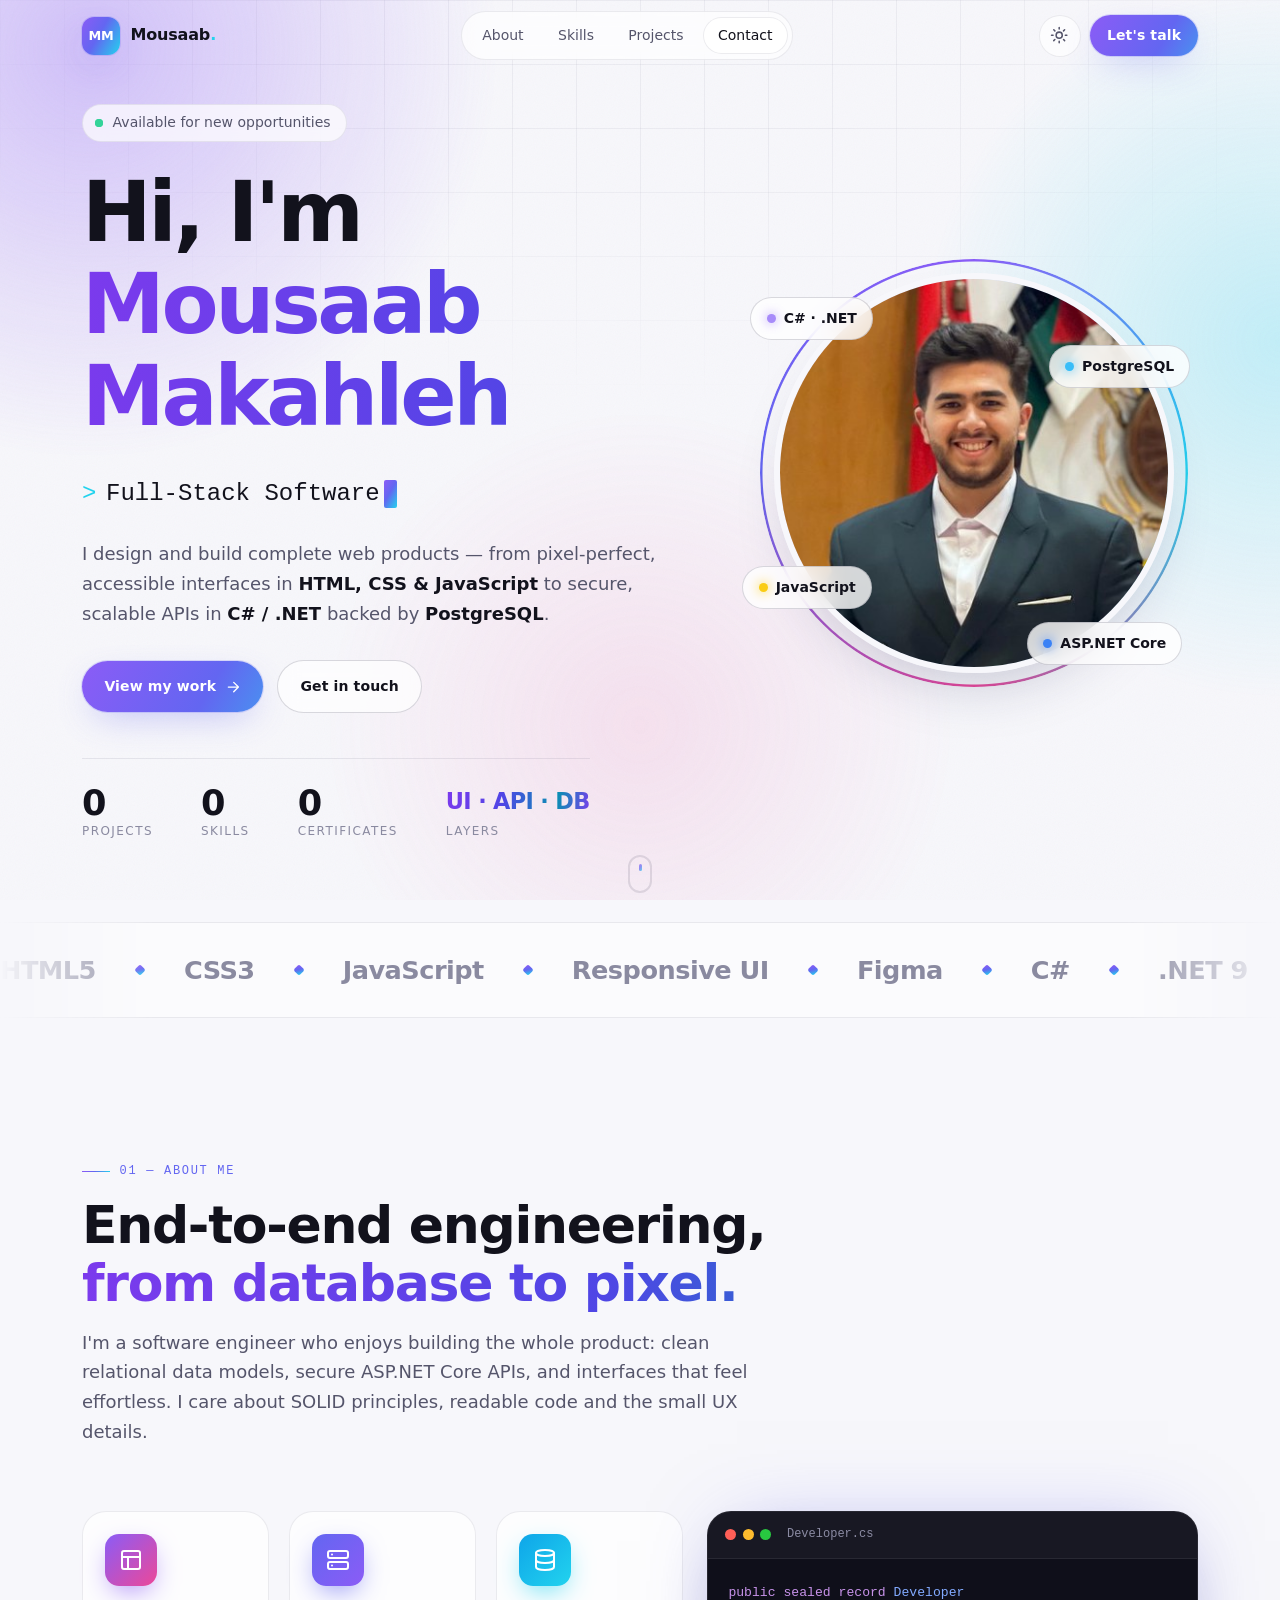
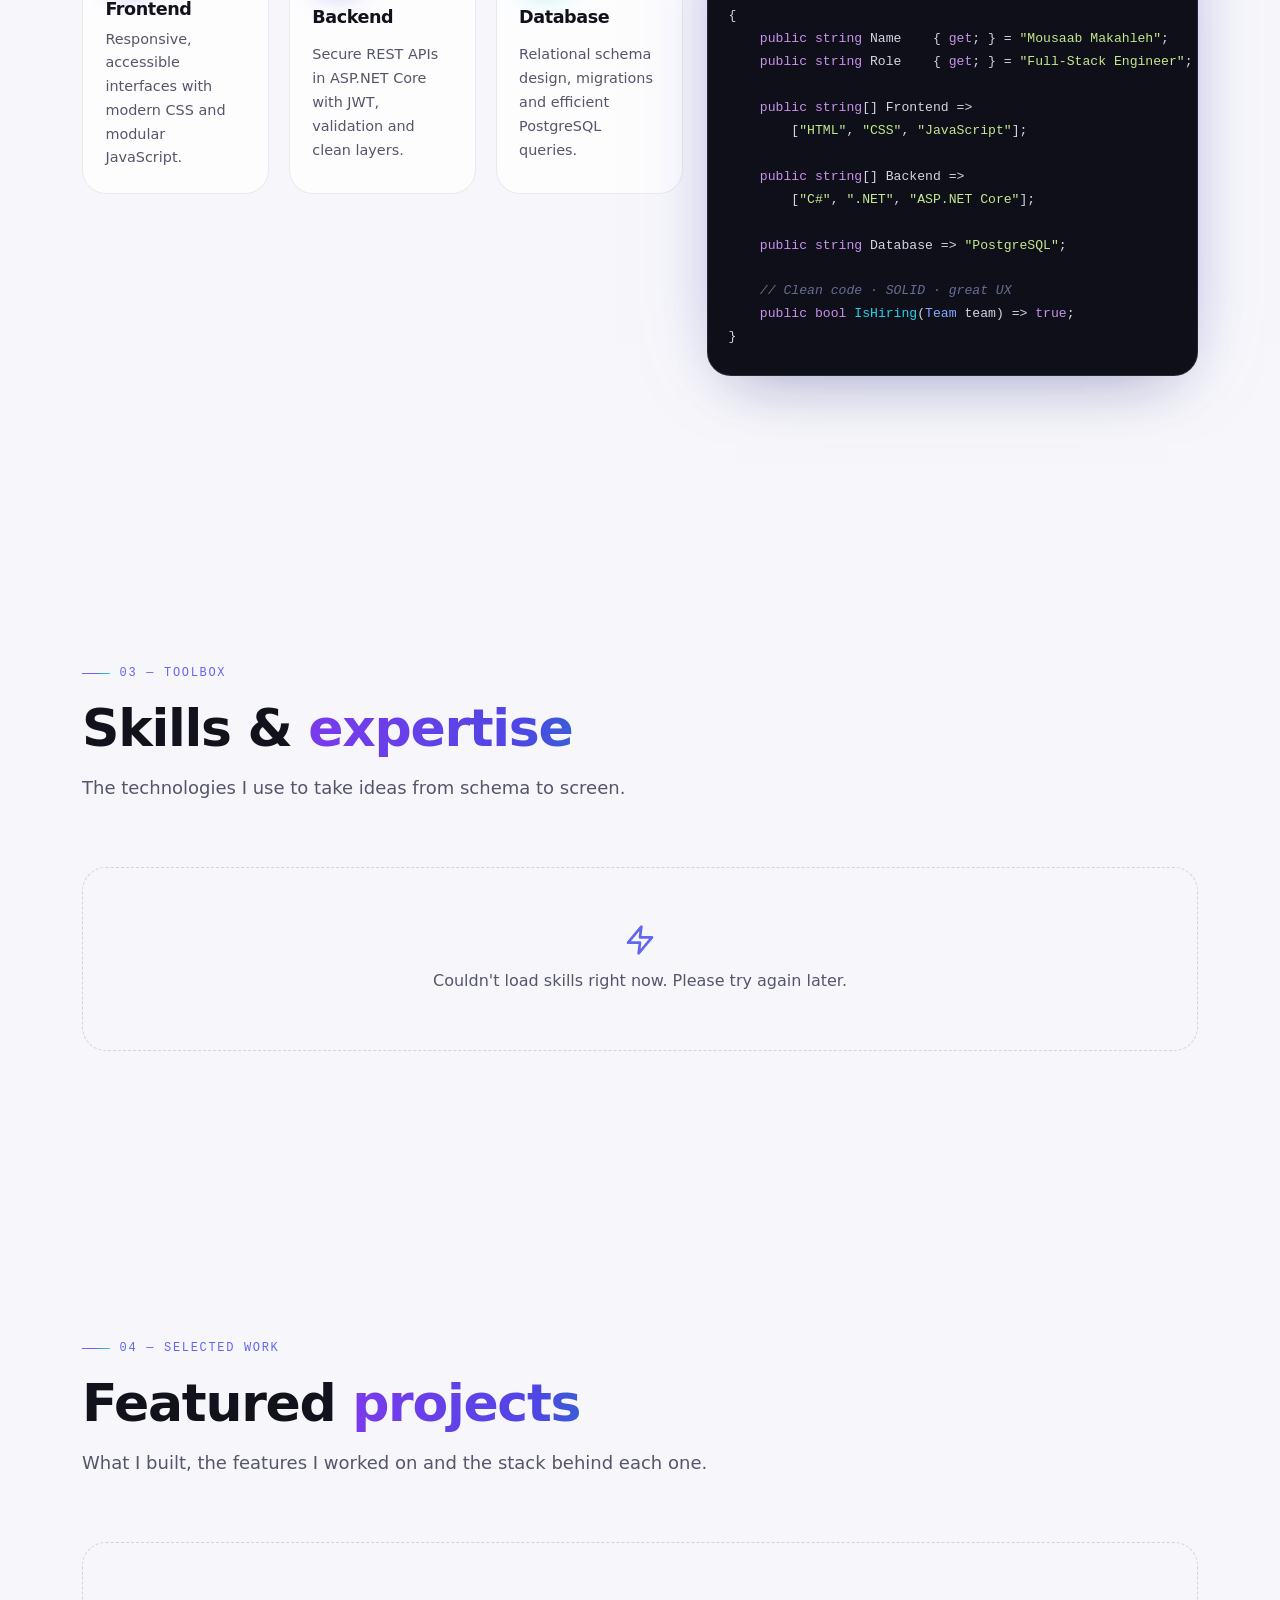
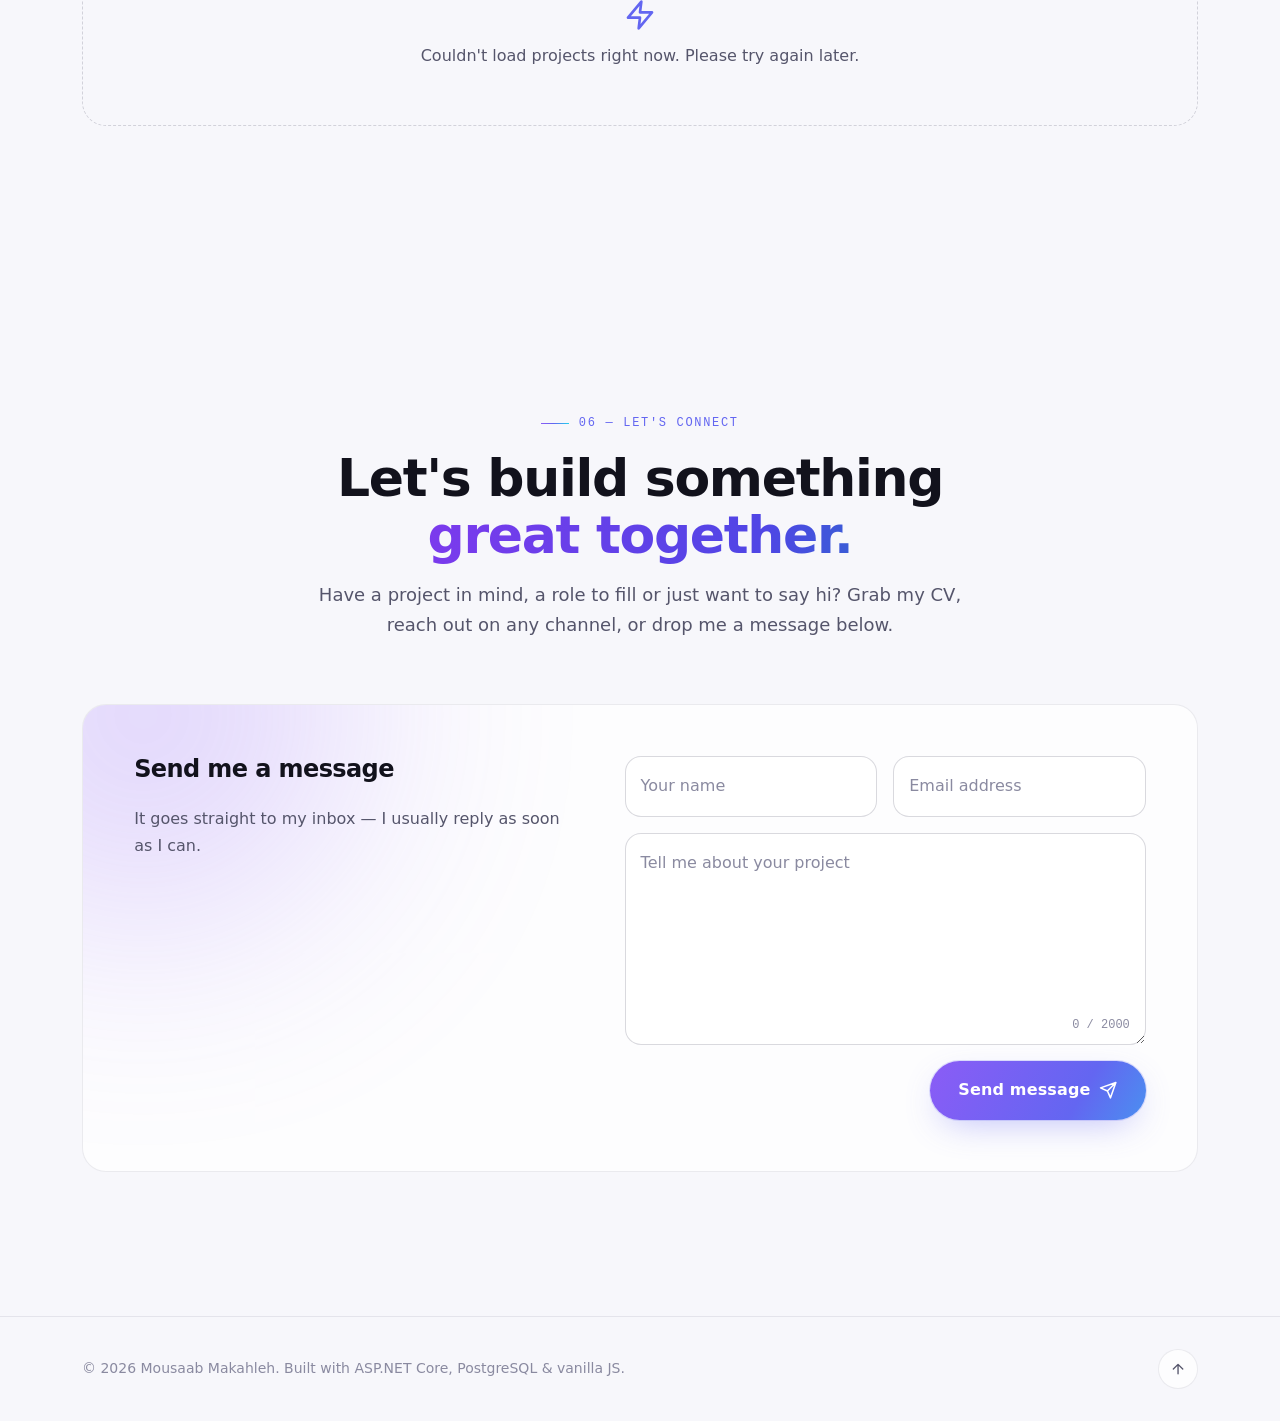
==== commit cfb5ba75: "Add education, experience, certifications, CV and admin CRUD Backend - New Education, Experience, Ce" ====
--- a/PortfolioApi/wwwroot/index.html
+++ b/PortfolioApi/wwwroot/index.html
@@ -15,6 +15,7 @@
     <link rel="stylesheet" href="css/base.css">
     <link rel="stylesheet" href="css/components.css">
     <link rel="stylesheet" href="css/sections.css">
+    <link rel="stylesheet" href="css/content.css">
     <link rel="stylesheet" href="css/animations.css">
 
     <script type="module" src="js/main.js"></script>
@@ -27,15 +28,30 @@
         <symbol id="i-arrow-right" viewBox="0 0 24 24"><path d="M5 12h14M13 5l7 7-7 7"/></symbol>
         <symbol id="i-arrow-up-right" viewBox="0 0 24 24"><path d="M7 17 17 7M8 7h9v9"/></symbol>
         <symbol id="i-arrow-up" viewBox="0 0 24 24"><path d="M12 19V5M5 12l7-7 7 7"/></symbol>
-        <symbol id="i-github" viewBox="0 0 24 24"><path d="M9 19c-5 1.5-5-2.5-7-3m14 6v-3.87a3.37 3.37 0 0 0-.94-2.61c3.14-.35 6.44-1.54 6.44-7A5.44 5.44 0 0 0 20 4.77 5.07 5.07 0 0 0 19.91 1S18.73.65 16 2.48a13.38 13.38 0 0 0-7 0C6.27.65 5.09 1 5.09 1A5.07 5.07 0 0 0 5 4.77a5.44 5.44 0 0 0-1.5 3.78c0 5.42 3.3 6.61 6.44 7A3.37 3.37 0 0 0 9 18.13V22"/></symbol>
+        <symbol id="i-github" viewBox="0 0 24 24"><path d="M9 19c-5 1.5-5-2.5-7-3m14 6v-3.87a3.37 3.37 0 0 0-.94-2.61c3.14-.35 6.44-1.540 6.44-7A5.44 5.44 0 0 0 20 4.77 5.07 5.07 0 0 0 19.91 1S18.73.65 16 2.48a13.38 13.38 0 0 0-7 0C6.27.65 5.09 1 5.09 1A5.07 5.07 0 0 0 5 4.77a5.44 5.44 0 0 0-1.5 3.78c0 5.42 3.3 6.61 6.44 7A3.37 3.37 0 0 0 9 18.13V22"/></symbol>
+        <symbol id="i-linkedin" viewBox="0 0 24 24"><path d="M16 8a6 6 0 0 1 6 6v7h-4v-7a2 2 0 0 0-4 0v7h-4v-7a6 6 0 0 1 6-6zM2 9h4v12H2z"/><circle cx="4" cy="4" r="2"/></symbol>
         <symbol id="i-mail" viewBox="0 0 24 24"><rect x="2" y="4" width="20" height="16" rx="2"/><path d="m22 7-10 6L2 7"/></symbol>
         <symbol id="i-send" viewBox="0 0 24 24"><path d="M22 2 11 13M22 2l-7 20-4-9-9-4 20-7z"/></symbol>
+        <symbol id="i-download" viewBox="0 0 24 24"><path d="M21 15v4a2 2 0 0 1-2 2H5a2 2 0 0 1-2-2v-4M7 10l5 5 5-5M12 15V3"/></symbol>
+        <symbol id="i-file" viewBox="0 0 24 24"><path d="M14 2H6a2 2 0 0 0-2 2v16a2 2 0 0 0 2 2h12a2 2 0 0 0 2-2V8z"/><path d="M14 2v6h6M16 13H8M16 17H8M10 9H8"/></symbol>
         <symbol id="i-layout" viewBox="0 0 24 24"><rect x="3" y="3" width="18" height="18" rx="2"/><path d="M3 9h18M9 21V9"/></symbol>
         <symbol id="i-server" viewBox="0 0 24 24"><rect x="2" y="3" width="20" height="7" rx="2"/><rect x="2" y="14" width="20" height="7" rx="2"/><path d="M6 6.5h.01M6 17.5h.01"/></symbol>
         <symbol id="i-database" viewBox="0 0 24 24"><ellipse cx="12" cy="5" rx="9" ry="3"/><path d="M21 12c0 1.66-4 3-9 3s-9-1.34-9-3"/><path d="M3 5v14c0 1.66 4 3 9 3s9-1.34 9-3V5"/></symbol>
+        <symbol id="i-pen" viewBox="0 0 24 24"><path d="M12 19l7-7 3 3-7 7-3-3z"/><path d="M18 13l-1.5-7.5L2 2l3.5 14.5L13 18l5-5z"/><path d="M2 2l7.586 7.586"/><circle cx="11" cy="11" r="2"/></symbol>
         <symbol id="i-code" viewBox="0 0 24 24"><path d="m16 18 6-6-6-6M8 6l-6 6 6 6"/></symbol>
         <symbol id="i-shield" viewBox="0 0 24 24"><path d="M12 22s8-4 8-10V5l-8-3-8 3v7c0 6 8 10 8 10z"/></symbol>
         <symbol id="i-zap" viewBox="0 0 24 24"><path d="M13 2 3 14h9l-1 8 10-12h-9l1-8z"/></symbol>
+        <symbol id="i-tool" viewBox="0 0 24 24"><path d="M14.7 6.3a1 1 0 0 0 0 1.4l1.6 1.6a1 1 0 0 0 1.4 0l3.77-3.77a6 6 0 0 1-7.94 7.94l-6.91 6.91a2.12 2.12 0 0 1-3-3l6.91-6.91a6 6 0 0 1 7.94-7.94l-3.76 3.76z"/></symbol>
+        <symbol id="i-cap" viewBox="0 0 24 24"><path d="M22 10 12 5 2 10l10 5 10-5z"/><path d="M6 12v5c3 3 9 3 12 0v-5"/></symbol>
+        <symbol id="i-briefcase" viewBox="0 0 24 24"><rect x="2" y="7" width="20" height="14" rx="2"/><path d="M16 21V5a2 2 0 0 0-2-2h-4a2 2 0 0 0-2 2v16"/></symbol>
+        <symbol id="i-award" viewBox="0 0 24 24"><circle cx="12" cy="8" r="7"/><path d="M8.21 13.89 7 23l5-3 5 3-1.21-9.12"/></symbol>
+        <symbol id="i-book" viewBox="0 0 24 24"><path d="M4 19.5A2.5 2.5 0 0 1 6.5 17H20"/><path d="M6.5 2H20v20H6.5A2.5 2.5 0 0 1 4 19.5v-15A2.5 2.5 0 0 1 6.5 2z"/></symbol>
+        <symbol id="i-calendar" viewBox="0 0 24 24"><rect x="3" y="4" width="18" height="18" rx="2"/><path d="M16 2v4M8 2v4M3 10h18"/></symbol>
+        <symbol id="i-clock" viewBox="0 0 24 24"><circle cx="12" cy="12" r="10"/><path d="M12 6v6l4 2"/></symbol>
+        <symbol id="i-pin" viewBox="0 0 24 24"><path d="M21 10c0 7-9 13-9 13s-9-6-9-13a9 9 0 0 1 18 0z"/><circle cx="12" cy="10" r="3"/></symbol>
+        <symbol id="i-check" viewBox="0 0 24 24"><path d="M20 6 9 17l-5-5"/></symbol>
+        <symbol id="i-expand" viewBox="0 0 24 24"><path d="M15 3h6v6M9 21H3v-6M21 3l-7 7M3 21l7-7"/></symbol>
+        <symbol id="i-globe" viewBox="0 0 24 24"><circle cx="12" cy="12" r="10"/><path d="M2 12h20M12 2a15.3 15.3 0 0 1 4 10 15.3 15.3 0 0 1-4 10 15.3 15.3 0 0 1-4-10 15.3 15.3 0 0 1 4-10z"/></symbol>
         <symbol id="i-menu" viewBox="0 0 24 24"><path d="M4 7h16M4 12h16M4 17h16"/></symbol>
         <symbol id="i-close" viewBox="0 0 24 24"><path d="M18 6 6 18M6 6l12 12"/></symbol>
         <symbol id="i-folder" viewBox="0 0 24 24"><path d="M22 19a2 2 0 0 1-2 2H4a2 2 0 0 1-2-2V5a2 2 0 0 1 2-2h5l2 3h9a2 2 0 0 1 2 2z"/></symbol>
@@ -63,9 +79,10 @@
 
             <nav class="nav__menu" id="nav-menu" aria-label="Primary">
                 <a href="#about" class="nav__link" data-nav-link>About</a>
-                <a href="#stack" class="nav__link" data-nav-link>Stack</a>
+                <a href="#experience" class="nav__link" data-nav-link>Experience</a>
+                <a href="#skills" class="nav__link" data-nav-link>Skills</a>
                 <a href="#projects" class="nav__link" data-nav-link>Projects</a>
-                <a href="#skills" class="nav__link" data-nav-link>Skills</a>
+                <a href="#certifications" class="nav__link" data-nav-link>Certificates</a>
                 <a href="#contact" class="nav__link" data-nav-link>Contact</a>
             </nav>
 
@@ -113,20 +130,26 @@
                             View my work
                             <svg class="icon"><use href="#i-arrow-right"/></svg>
                         </a>
+                        <a href="#" class="btn btn--ghost" data-cv-link hidden download>
+                            <svg class="icon"><use href="#i-download"/></svg>
+                            Download CV
+                        </a>
                         <a href="#contact" class="btn btn--ghost">Get in touch</a>
-                        <a href="https://github.com/mousaabmakahleh-cpu" class="icon-btn icon-btn--lg" target="_blank" rel="noopener noreferrer" aria-label="GitHub profile">
-                            <svg class="icon"><use href="#i-github"/></svg>
-                        </a>
+                        <div class="hero__socials" data-social-list></div>
                     </div>
 
                     <dl class="hero__stats reveal" data-reveal-delay="5">
                         <div class="stat">
                             <dt class="stat__label">Projects</dt>
-                            <dd class="stat__value"><span data-counter="projects">0</span>+</dd>
+                            <dd class="stat__value"><span data-counter="projects">0</span></dd>
                         </div>
                         <div class="stat">
                             <dt class="stat__label">Skills</dt>
-                            <dd class="stat__value"><span data-counter="skills">0</span>+</dd>
+                            <dd class="stat__value"><span data-counter="skills">0</span></dd>
+                        </div>
+                        <div class="stat">
+                            <dt class="stat__label">Certificates</dt>
+                            <dd class="stat__value"><span data-counter="certifications">0</span></dd>
                         </div>
                         <div class="stat">
                             <dt class="stat__label">Layers</dt>
@@ -156,57 +179,50 @@
         </section>
 
         <!-- ============ Tech marquee ============ -->
-        <section class="marquee" id="stack" aria-label="Technologies I work with">
+        <section class="marquee" aria-label="Technologies I work with">
             <div class="marquee__track" id="marquee-track">
                 <ul class="marquee__list">
-                    <li>HTML5</li><li>CSS3</li><li>JavaScript</li><li>Responsive UI</li>
+                    <li>HTML5</li><li>CSS3</li><li>JavaScript</li><li>Responsive UI</li><li>Figma</li>
                     <li>C#</li><li>.NET 9</li><li>ASP.NET Core</li><li>Entity Framework</li>
                     <li>PostgreSQL</li><li>REST APIs</li><li>JWT Auth</li><li>Docker</li><li>Git</li>
                 </ul>
             </div>
         </section>
 
-        <!-- ============ About / What I do ============ -->
+        <!-- ============ 01 About ============ -->
         <section class="section" id="about">
             <div class="container">
                 <header class="section__head reveal">
-                    <span class="eyebrow">01 — What I do</span>
+                    <span class="eyebrow">01 — About me</span>
                     <h2 class="section__title">End-to-end engineering,<br><span class="text-gradient">from database to pixel.</span></h2>
                     <p class="section__lead">
-                        I care about clean architecture, SOLID principles and the small UX details
-                        that make software feel effortless. Every layer is built to be readable,
-                        testable and fast.
+                        I'm a software engineer who enjoys building the whole product: clean relational
+                        data models, secure ASP.NET Core APIs, and interfaces that feel effortless.
+                        I care about SOLID principles, readable code and the small UX details.
                     </p>
                 </header>
 
                 <div class="about">
-                    <div class="pillars">
-                        <article class="pillar card spotlight reveal" data-reveal-delay="1">
-                            <span class="pillar__icon pillar__icon--front"><svg class="icon"><use href="#i-layout"/></svg></span>
-                            <h3 class="pillar__title">Frontend</h3>
-                            <p class="pillar__text">Responsive, accessible interfaces with modern CSS, smooth motion and modular, component-driven vanilla JavaScript.</p>
-                            <ul class="tags">
-                                <li class="tag">HTML</li><li class="tag">CSS</li><li class="tag">JavaScript</li><li class="tag">Accessibility</li>
-                            </ul>
-                        </article>
-
-                        <article class="pillar card spotlight reveal" data-reveal-delay="2">
-                            <span class="pillar__icon pillar__icon--back"><svg class="icon"><use href="#i-server"/></svg></span>
-                            <h3 class="pillar__title">Backend</h3>
-                            <p class="pillar__text">Secure RESTful APIs with ASP.NET Core — JWT auth, validation, rate limiting and clean, layered C# code.</p>
-                            <ul class="tags">
-                                <li class="tag">C#</li><li class="tag">.NET</li><li class="tag">ASP.NET Core</li><li class="tag">EF Core</li>
-                            </ul>
-                        </article>
-
-                        <article class="pillar card spotlight reveal" data-reveal-delay="3">
-                            <span class="pillar__icon pillar__icon--db"><svg class="icon"><use href="#i-database"/></svg></span>
-                            <h3 class="pillar__title">Database</h3>
-                            <p class="pillar__text">Relational schema design, migrations and efficient queries on PostgreSQL that keep data consistent and fast.</p>
-                            <ul class="tags">
-                                <li class="tag">PostgreSQL</li><li class="tag">SQL</li><li class="tag">Migrations</li><li class="tag">Indexing</li>
-                            </ul>
-                        </article>
+                    <div class="about__main">
+                        <div id="education-list" class="education" aria-live="polite"></div>
+
+                        <div class="pillars">
+                            <article class="pillar card spotlight reveal" data-reveal-delay="1">
+                                <span class="pillar__icon pillar__icon--front"><svg class="icon"><use href="#i-layout"/></svg></span>
+                                <h3 class="pillar__title">Frontend</h3>
+                                <p class="pillar__text">Responsive, accessible interfaces with modern CSS and modular JavaScript.</p>
+                            </article>
+                            <article class="pillar card spotlight reveal" data-reveal-delay="2">
+                                <span class="pillar__icon pillar__icon--back"><svg class="icon"><use href="#i-server"/></svg></span>
+                                <h3 class="pillar__title">Backend</h3>
+                                <p class="pillar__text">Secure REST APIs in ASP.NET Core with JWT, validation and clean layers.</p>
+                            </article>
+                            <article class="pillar card spotlight reveal" data-reveal-delay="3">
+                                <span class="pillar__icon pillar__icon--db"><svg class="icon"><use href="#i-database"/></svg></span>
+                                <h3 class="pillar__title">Database</h3>
+                                <p class="pillar__text">Relational schema design, migrations and efficient PostgreSQL queries.</p>
+                            </article>
+                        </div>
                     </div>
 
                     <figure class="code-window reveal" data-reveal-delay="2" aria-label="C# code snippet describing me">
@@ -232,66 +248,102 @@
 }</code></pre>
                     </figure>
                 </div>
-
-                <ul class="principles reveal">
-                    <li class="principle"><svg class="icon"><use href="#i-code"/></svg><span><strong>Clean &amp; SOLID</strong> Single-responsibility modules that are easy to change.</span></li>
-                    <li class="principle"><svg class="icon"><use href="#i-shield"/></svg><span><strong>Secure by default</strong> Hashed passwords, JWT, CSP and rate limiting.</span></li>
-                    <li class="principle"><svg class="icon"><use href="#i-zap"/></svg><span><strong>Performance first</strong> Lightweight pages, efficient queries, no bloat.</span></li>
-                </ul>
-            </div>
-        </section>
-
-        <!-- ============ Projects ============ -->
-        <section class="section" id="projects">
+            </div>
+        </section>
+
+        <!-- ============ 02 Experience ============ -->
+        <section class="section" id="experience" hidden>
             <div class="container">
                 <header class="section__head reveal">
-                    <span class="eyebrow">02 — Selected work</span>
-                    <h2 class="section__title">Featured <span class="text-gradient">projects</span></h2>
-                    <p class="section__lead">A selection of things I've designed, built and shipped.</p>
-                </header>
-
-                <div id="projects-list" class="projects" aria-live="polite" aria-busy="true"></div>
-            </div>
-        </section>
-
-        <!-- ============ Skills ============ -->
+                    <span class="eyebrow">02 — Experience</span>
+                    <h2 class="section__title">Experience &amp; <span class="text-gradient">courses</span></h2>
+                    <p class="section__lead">Where I've worked, trained and studied — and the skills I picked up along the way.</p>
+                </header>
+
+                <ol id="experience-list" class="timeline" aria-live="polite"></ol>
+            </div>
+        </section>
+
+        <!-- ============ 03 Skills ============ -->
         <section class="section" id="skills">
             <div class="container">
                 <header class="section__head reveal">
                     <span class="eyebrow">03 — Toolbox</span>
                     <h2 class="section__title">Skills &amp; <span class="text-gradient">expertise</span></h2>
-                    <p class="section__lead">The technologies I use daily to take ideas from schema to screen.</p>
-                </header>
-
+                    <p class="section__lead">The technologies I use to take ideas from schema to screen.</p>
+                </header>
+
+                <div id="skills-filter" class="filter reveal" role="group" aria-label="Filter skills by category"></div>
                 <div id="skills-list" class="skills" aria-live="polite" aria-busy="true"></div>
             </div>
         </section>
 
-        <!-- ============ Contact ============ -->
+        <!-- ============ 04 Projects ============ -->
+        <section class="section" id="projects">
+            <div class="container">
+                <header class="section__head reveal">
+                    <span class="eyebrow">04 — Selected work</span>
+                    <h2 class="section__title">Featured <span class="text-gradient">projects</span></h2>
+                    <p class="section__lead">What I built, the features I worked on and the stack behind each one.</p>
+                </header>
+
+                <div id="projects-filter" class="filter reveal" role="group" aria-label="Filter projects by status"></div>
+                <div id="projects-list" class="projects" aria-live="polite" aria-busy="true"></div>
+            </div>
+        </section>
+
+        <!-- ============ 05 Certifications ============ -->
+        <section class="section" id="certifications" hidden>
+            <div class="container">
+                <header class="section__head reveal">
+                    <span class="eyebrow">05 — Certifications</span>
+                    <h2 class="section__title">Certificates &amp; <span class="text-gradient">achievements</span></h2>
+                    <p class="section__lead">Courses and workshops I've completed. Click a certificate to view it full size.</p>
+                </header>
+
+                <div id="certifications-list" class="certs" aria-live="polite"></div>
+            </div>
+        </section>
+
+        <!-- ============ 06 CV & Contact ============ -->
         <section class="section" id="contact">
             <div class="container">
+                <header class="section__head section__head--center reveal">
+                    <span class="eyebrow">06 — Let's connect</span>
+                    <h2 class="section__title">Let's build something <span class="text-gradient">great together.</span></h2>
+                    <p class="section__lead">
+                        Have a project in mind, a role to fill or just want to say hi?
+                        Grab my CV, reach out on any channel, or drop me a message below.
+                    </p>
+                </header>
+
+                <article class="cv-banner reveal" id="cv-banner" hidden>
+                    <div class="cv-banner__doc" aria-hidden="true">
+                        <span></span><span></span><span></span><span></span>
+                        <b>CV</b>
+                    </div>
+                    <div class="cv-banner__text">
+                        <h3>My résumé</h3>
+                        <p>Education, experience, skills and projects — all on one page.</p>
+                    </div>
+                    <div class="cv-banner__actions">
+                        <a href="#" class="btn btn--primary btn--lg" data-cv-link download>
+                            <svg class="icon"><use href="#i-download"/></svg>
+                            Download CV
+                        </a>
+                        <a href="#" class="btn btn--ghost btn--lg" data-cv-view target="_blank" rel="noopener">
+                            Preview
+                            <svg class="icon"><use href="#i-arrow-up-right"/></svg>
+                        </a>
+                    </div>
+                </article>
+
+                <div class="connect" id="connect-list"></div>
+
                 <div class="contact card reveal">
                     <div class="contact__intro">
-                        <span class="eyebrow">04 — Contact</span>
-                        <h2 class="section__title">Let's build something <span class="text-gradient">great together.</span></h2>
-                        <p class="section__lead">
-                            Have a project in mind, a role to fill or just want to say hi?
-                            Drop me a message and I'll get back to you.
-                        </p>
-                        <ul class="contact__links">
-                            <li>
-                                <a href="https://github.com/mousaabmakahleh-cpu" target="_blank" rel="noopener noreferrer" class="contact__link">
-                                    <span class="contact__link-icon"><svg class="icon"><use href="#i-github"/></svg></span>
-                                    <span><small>GitHub</small>@mousaabmakahleh-cpu</span>
-                                </a>
-                            </li>
-                            <li>
-                                <a href="#contact-form" class="contact__link">
-                                    <span class="contact__link-icon"><svg class="icon"><use href="#i-mail"/></svg></span>
-                                    <span><small>Message</small>Use the form — it goes straight to my inbox</span>
-                                </a>
-                            </li>
-                        </ul>
+                        <h3 class="contact__title">Send me a message</h3>
+                        <p class="muted">It goes straight to my inbox — I usually reply as soon as I can.</p>
                     </div>
 
                     <form id="contact-form" class="form" novalidate>
@@ -327,8 +379,22 @@
     <footer class="footer">
         <div class="container footer__inner">
             <p>© <span id="year"></span> Mousaab Makahleh. Built with ASP.NET Core, PostgreSQL &amp; vanilla JS.</p>
-            <a href="#top" class="icon-btn" aria-label="Back to top"><svg class="icon"><use href="#i-arrow-up"/></svg></a>
+            <div class="footer__links">
+                <div class="footer__socials" data-social-list></div>
+                <a href="#top" class="icon-btn" aria-label="Back to top"><svg class="icon"><use href="#i-arrow-up"/></svg></a>
+            </div>
         </div>
     </footer>
+
+    <!-- Certificate / screenshot viewer -->
+    <dialog id="lightbox" class="lightbox" aria-label="Image viewer">
+        <form method="dialog" class="lightbox__close-form">
+            <button class="icon-btn lightbox__close" aria-label="Close"><svg class="icon"><use href="#i-close"/></svg></button>
+        </form>
+        <figure class="lightbox__figure">
+            <img id="lightbox-image" alt="">
+            <figcaption id="lightbox-caption"></figcaption>
+        </figure>
+    </dialog>
 </body>
 </html>
--- a/PortfolioApi/wwwroot/css/base.css
+++ b/PortfolioApi/wwwroot/css/base.css
@@ -7,6 +7,11 @@
     box-sizing: border-box;
     margin: 0;
     padding: 0;
+}
+
+/* `hidden` must always win over component display rules (e.g. .btn { display: inline-flex }) */
+[hidden] {
+    display: none !important;
 }
 
 html {
--- a/PortfolioApi/wwwroot/css/sections.css
+++ b/PortfolioApi/wwwroot/css/sections.css
@@ -448,42 +448,9 @@
 .tk-f { color: #22d3ee; }
 .tk-c { color: #676e95; font-style: italic; }
 
-/* ---------- Principles ---------- */
-.principles {
-    display: grid;
-    grid-template-columns: repeat(3, 1fr);
-    gap: 1rem;
-    margin-top: 2.5rem;
-}
-
-.principle {
-    display: flex;
-    gap: .9rem;
-    padding: 1.2rem 1.3rem;
-    border-radius: var(--radius);
-    border: 1px solid var(--border);
-    background: var(--surface);
-    color: var(--text-muted);
-    font-size: var(--fs-sm);
-}
-
-    .principle .icon {
-        width: 22px;
-        height: 22px;
-        margin-top: .1rem;
-        color: var(--c-cyan);
-    }
-
-    .principle strong {
-        display: block;
-        margin-bottom: .15rem;
-        font-size: var(--fs-base);
-    }
-
 @media (max-width: 960px) {
     .about { grid-template-columns: 1fr; }
     .code-window { position: relative; top: 0; }
-    .principles { grid-template-columns: 1fr; }
 }
 
 @media (max-width: 480px) {
--- a/PortfolioApi/wwwroot/css/content.css
+++ b/PortfolioApi/wwwroot/css/content.css
@@ -0,0 +1,855 @@
+/* =========================================================
+   Content components — education, experience timeline,
+   filters, projects, certificates, CV and connect cards.
+   ========================================================= */
+
+/* ---------- Shared bits ---------- */
+.icon--sm { width: .9em; height: .9em; }
+.muted { color: var(--text-muted); }
+
+.mini-label {
+    display: block;
+    margin-bottom: .5rem;
+    font-family: var(--font-mono);
+    font-size: .7rem;
+    letter-spacing: .12em;
+    text-transform: uppercase;
+    color: var(--text-subtle);
+}
+
+.tag--accent {
+    color: var(--text);
+    background: var(--grad-brand-soft);
+    border-color: rgb(139 92 246 / .25);
+}
+
+.checklist {
+    display: grid;
+    gap: .55rem;
+}
+
+    .checklist li {
+        display: flex;
+        gap: .6rem;
+        color: var(--text-muted);
+    }
+
+    .checklist .icon {
+        width: 1.05rem;
+        height: 1.05rem;
+        margin-top: .2rem;
+        padding: .15rem;
+        border-radius: 50%;
+        color: #fff;
+        background: var(--grad-brand);
+        stroke-width: 3;
+    }
+
+.checklist--compact { gap: .4rem; font-size: .9rem; }
+
+.text-link {
+    display: inline-flex;
+    align-items: center;
+    gap: .35rem;
+    width: fit-content;
+    font-weight: 600;
+    font-size: var(--fs-sm);
+    color: var(--c-cyan);
+}
+
+    .text-link:hover { text-decoration: underline; text-underline-offset: 3px; }
+
+.section__head--center {
+    margin-inline: auto;
+    text-align: center;
+    justify-items: center;
+}
+
+    .section__head--center .section__lead { margin-inline: auto; }
+
+/* ---------- Hero socials ---------- */
+.hero__socials,
+.footer__socials {
+    display: flex;
+    gap: .6rem;
+}
+
+.footer__links {
+    display: flex;
+    align-items: center;
+    gap: .6rem;
+}
+
+    .footer__links .icon-btn { width: 40px; height: 40px; }
+
+/* ---------- About layout ---------- */
+.about__main {
+    display: grid;
+    gap: 1.5rem;
+}
+
+.about__main .pillars {
+    grid-template-columns: repeat(3, minmax(0, 1fr));
+}
+
+.about__main .pillar {
+    grid-template-columns: 1fr;
+    padding: 1.4rem;
+}
+
+    .about__main .pillar__icon { grid-row: auto; margin-bottom: .4rem; }
+    .about__main .pillar__title { font-size: 1.1rem; }
+    .about__main .pillar__text { font-size: .9rem; }
+
+@media (max-width: 640px) {
+    .about__main .pillars { grid-template-columns: 1fr; }
+}
+
+/* ---------- Education ---------- */
+.education {
+    display: grid;
+    gap: 1.25rem;
+}
+
+.edu {
+    display: grid;
+    gap: 1.2rem;
+    padding: clamp(1.4rem, 3vw, 2rem);
+    overflow: hidden;
+}
+
+    .edu::after {
+        content: "";
+        position: absolute;
+        inset: 0 0 auto;
+        height: 3px;
+        background: var(--grad-brand);
+        border-radius: inherit;
+        opacity: .9;
+        pointer-events: none;
+    }
+
+.edu__head {
+    display: grid;
+    grid-template-columns: auto 1fr auto;
+    gap: 1.2rem;
+    align-items: center;
+}
+
+.edu__icon {
+    display: grid;
+    place-items: center;
+    width: 56px;
+    height: 56px;
+    border-radius: 16px;
+    color: #fff;
+    background: linear-gradient(135deg, var(--c-violet), var(--c-indigo));
+    box-shadow: 0 10px 30px -10px var(--c-violet);
+}
+
+    .edu__icon .icon { width: 26px; height: 26px; }
+
+.edu__school {
+    font-family: var(--font-mono);
+    font-size: var(--fs-xs);
+    letter-spacing: .1em;
+    text-transform: uppercase;
+    color: var(--c-cyan);
+}
+
+.edu__degree {
+    margin: .25rem 0 .5rem;
+    font-size: var(--fs-xl);
+    font-weight: 700;
+}
+
+.edu__meta {
+    display: flex;
+    flex-wrap: wrap;
+    gap: .4rem 1.1rem;
+    font-size: var(--fs-sm);
+    color: var(--text-muted);
+}
+
+    .edu__meta span { display: inline-flex; align-items: center; gap: .4rem; }
+
+.edu__desc { color: var(--text-muted); }
+
+.edu__subjects-label {
+    display: inline-flex;
+    align-items: center;
+    gap: .45rem;
+    margin-bottom: .7rem;
+    font-weight: 600;
+    font-size: var(--fs-sm);
+}
+
+/* GPA ring */
+.gpa {
+    position: relative;
+    width: 108px;
+    height: 108px;
+    flex-shrink: 0;
+}
+
+.gpa__ring {
+    width: 100%;
+    height: 100%;
+    transform: rotate(-90deg);
+}
+
+.gpa__track {
+    fill: none;
+    stroke: var(--surface-strong);
+    stroke-width: 8;
+}
+
+.gpa__bar {
+    fill: none;
+    stroke: url(#gpa-gradient);
+    stroke-width: 8;
+    stroke-linecap: round;
+    stroke-dashoffset: var(--gpa-full);
+    transition: stroke-dashoffset 1.6s var(--ease-out) .2s;
+}
+
+.edu.is-visible .gpa__bar,
+:not(.js) .gpa__bar {
+    stroke-dashoffset: var(--gpa-offset);
+}
+
+.gpa__center {
+    position: absolute;
+    inset: 0;
+    display: grid;
+    place-content: center;
+    text-align: center;
+    line-height: 1.1;
+}
+
+.gpa__value {
+    font-family: var(--font-display);
+    font-size: 1.6rem;
+    font-weight: 800;
+    letter-spacing: -.03em;
+}
+
+.gpa__label {
+    font-family: var(--font-mono);
+    font-size: .62rem;
+    letter-spacing: .08em;
+    text-transform: uppercase;
+    color: var(--text-subtle);
+}
+
+.gpa--text {
+    width: auto;
+    height: auto;
+    display: grid;
+    gap: .2rem;
+    padding: .8rem 1.1rem;
+    border-radius: var(--radius);
+    text-align: center;
+    background: var(--grad-brand-soft);
+    border: 1px solid rgb(139 92 246 / .3);
+}
+
+    .gpa--text .gpa__value { font-size: 1.1rem; }
+
+@media (max-width: 560px) {
+    .edu__head { grid-template-columns: auto 1fr; }
+    .edu__head .gpa { grid-column: 1 / -1; justify-self: start; }
+}
+
+/* ---------- Experience timeline ---------- */
+.timeline {
+    position: relative;
+    display: grid;
+    gap: 1.5rem;
+    padding-left: 3.25rem;
+    list-style: none;
+}
+
+    .timeline::before {
+        content: "";
+        position: absolute;
+        left: 1.15rem;
+        top: .5rem;
+        bottom: .5rem;
+        width: 2px;
+        border-radius: 2px;
+        background: linear-gradient(var(--c-violet), var(--c-cyan) 60%, transparent);
+        opacity: .6;
+    }
+
+.timeline__item { position: relative; }
+
+.timeline__dot {
+    position: absolute;
+    left: -3.25rem;
+    top: 1.4rem;
+    display: grid;
+    place-items: center;
+    width: 2.35rem;
+    height: 2.35rem;
+    border-radius: 50%;
+    color: #fff;
+    background: var(--grad-brand);
+    border: 4px solid var(--bg);
+    box-shadow: 0 0 0 1px rgb(139 92 246 / .4), 0 8px 24px -8px var(--c-violet);
+}
+
+    .timeline__dot .icon { width: .95rem; height: .95rem; }
+
+.timeline__dot--live::after {
+    content: "";
+    position: absolute;
+    inset: -4px;
+    border-radius: 50%;
+    border: 2px solid var(--c-emerald);
+    animation: ping 2s var(--ease-out) infinite;
+}
+
+.timeline__card {
+    display: grid;
+    gap: .7rem;
+    padding: 1.5rem 1.6rem;
+}
+
+.timeline__head {
+    display: flex;
+    flex-wrap: wrap;
+    align-items: center;
+    justify-content: space-between;
+    gap: .6rem;
+}
+
+.timeline__dates {
+    display: inline-flex;
+    align-items: center;
+    gap: .4rem;
+    font-family: var(--font-mono);
+    font-size: var(--fs-xs);
+    color: var(--text-muted);
+}
+
+.timeline__duration { color: var(--text-subtle); }
+
+.timeline__title {
+    font-size: 1.25rem;
+    font-weight: 700;
+}
+
+.timeline__org { margin-top: -.35rem; }
+.timeline__desc { color: var(--text-muted); }
+.timeline__skills { margin-top: .3rem; }
+
+.type-badge {
+    padding: .2rem .7rem;
+    border-radius: var(--radius-pill);
+    font-size: .72rem;
+    font-weight: 700;
+    letter-spacing: .04em;
+    text-transform: uppercase;
+    border: 1px solid currentColor;
+}
+
+.type-badge--Job,
+.type-badge--Internship { color: #a78bfa; background: rgb(167 139 250 / .1); }
+.type-badge--Course { color: #22d3ee; background: rgb(34 211 238 / .1); }
+.type-badge--Training { color: #f472b6; background: rgb(244 114 182 / .1); }
+.type-badge--Volunteer { color: #34d399; background: rgb(52 211 153 / .1); }
+
+/* ---------- Filter chips ---------- */
+.filter {
+    display: flex;
+    flex-wrap: wrap;
+    gap: .5rem;
+    margin-bottom: 2rem;
+}
+
+.filter__chip {
+    display: inline-flex;
+    align-items: center;
+    gap: .5rem;
+    padding: .5rem 1rem;
+    border-radius: var(--radius-pill);
+    font-size: var(--fs-sm);
+    font-weight: 600;
+    color: var(--text-muted);
+    background: var(--surface);
+    border: 1px solid var(--border);
+    transition: color var(--dur-fast), border-color var(--dur-fast), background-color var(--dur-fast), transform var(--dur-fast);
+}
+
+    .filter__chip:hover { color: var(--text); border-color: var(--border-strong); transform: translateY(-1px); }
+
+    .filter__chip[aria-pressed="true"] {
+        color: #fff;
+        background: var(--grad-brand);
+        border-color: transparent;
+        box-shadow: var(--glow);
+    }
+
+.filter__count {
+    min-width: 1.4rem;
+    padding: 0 .4rem;
+    border-radius: var(--radius-pill);
+    font-family: var(--font-mono);
+    font-size: .7rem;
+    text-align: center;
+    background: rgb(255 255 255 / .12);
+}
+
+:root[data-theme="light"] .filter__chip:not([aria-pressed="true"]) .filter__count { background: var(--surface-strong); }
+
+/* ---------- Skills: category tones ---------- */
+.skill-group--front .skill-group__icon { background: linear-gradient(135deg, var(--c-violet), var(--c-pink)); }
+.skill-group--back .skill-group__icon { background: linear-gradient(135deg, var(--c-indigo), var(--c-violet)); }
+.skill-group--db .skill-group__icon { background: linear-gradient(135deg, #0ea5e9, var(--c-cyan)); }
+.skill-group--ux .skill-group__icon { background: linear-gradient(135deg, var(--c-pink), #f97316); }
+.skill-group--tools .skill-group__icon { background: linear-gradient(135deg, #10b981, var(--c-cyan)); }
+
+.skill__level { white-space: nowrap; }
+
+/* ---------- Projects (overrides the base card) ---------- */
+.project__media {
+    position: relative;
+    aspect-ratio: auto;
+    padding: 1rem 1rem 0;
+    overflow: hidden;
+    border-bottom: 1px solid var(--border);
+    background:
+        radial-gradient(120% 90% at 50% 0%, rgb(139 92 246 / .22), transparent 70%),
+        var(--surface);
+}
+
+.project__browser {
+    display: flex;
+    gap: .35rem;
+    padding: .55rem .7rem;
+    border-radius: 10px 10px 0 0;
+    background: rgb(255 255 255 / .06);
+    border: 1px solid var(--border);
+    border-bottom: 0;
+}
+
+    .project__browser i {
+        width: 8px;
+        height: 8px;
+        border-radius: 50%;
+        background: #ff5f57;
+    }
+
+        .project__browser i:nth-child(2) { background: #febc2e; }
+        .project__browser i:nth-child(3) { background: #28c840; }
+
+.project__screen {
+    position: relative;
+    aspect-ratio: 16 / 10;
+    overflow: hidden;
+    border: 1px solid var(--border);
+    border-bottom: 0;
+    background: var(--bg-elev);
+}
+
+.project__shot {
+    display: block;
+    width: 100%;
+    height: 100%;
+    cursor: zoom-in;
+}
+
+    .project__shot img {
+        width: 100%;
+        height: 100%;
+        object-fit: cover;
+        object-position: top center;
+        transition: transform var(--dur-slow) var(--ease-out);
+    }
+
+.project:hover .project__shot img { transform: scale(1.04); }
+
+.status {
+    position: absolute;
+    top: 1.6rem;
+    right: 1.6rem;
+    z-index: 1;
+    display: inline-flex;
+    align-items: center;
+    gap: .4rem;
+    padding: .3rem .75rem;
+    border-radius: var(--radius-pill);
+    font-size: .72rem;
+    font-weight: 700;
+    letter-spacing: .03em;
+    backdrop-filter: blur(10px);
+    -webkit-backdrop-filter: blur(10px);
+    border: 1px solid currentColor;
+}
+
+    .status::before {
+        content: "";
+        width: 7px;
+        height: 7px;
+        border-radius: 50%;
+        background: currentColor;
+    }
+
+.status--done { color: #34d399; background: rgb(6 78 59 / .55); }
+.status--progress { color: #fbbf24; background: rgb(120 53 15 / .55); }
+.status--progress::before { animation: blink-soft 1.4s ease-in-out infinite; }
+.status--planned { color: #cbd5e1; background: rgb(30 41 59 / .65); }
+
+@keyframes blink-soft { 50% { opacity: .25; } }
+
+.project__body { gap: .85rem; }
+.project__desc { -webkit-line-clamp: 3; }
+
+.project__features { display: grid; gap: .4rem; }
+
+.project__more summary {
+    width: fit-content;
+    cursor: pointer;
+    font-size: var(--fs-sm);
+    font-weight: 600;
+    color: var(--c-cyan);
+    list-style: none;
+}
+
+    .project__more summary::-webkit-details-marker { display: none; }
+    .project__more[open] summary { margin-bottom: .4rem; }
+
+.project__links {
+    display: flex;
+    flex-wrap: wrap;
+    gap: .5rem;
+    margin-top: auto;
+    padding-top: 1rem;
+    border-top: 1px solid var(--border);
+}
+
+.project__link {
+    display: inline-flex;
+    align-items: center;
+    gap: .45rem;
+    margin-top: 0;
+    padding: .5rem .9rem;
+    border-radius: var(--radius-pill);
+    font-size: var(--fs-sm);
+    font-weight: 600;
+    background: var(--surface-strong);
+    border: 1px solid var(--border);
+    transition: border-color var(--dur-fast), transform var(--dur-fast), background-color var(--dur-fast);
+}
+
+    .project__link::after { content: none; }
+    .project__link:hover { border-color: var(--c-indigo); transform: translateY(-2px); background: var(--grad-brand-soft); }
+
+/* ---------- Certificates ---------- */
+.certs {
+    display: grid;
+    grid-template-columns: repeat(auto-fill, minmax(min(100%, 340px), 1fr));
+    gap: 1.5rem;
+}
+
+.cert {
+    display: flex;
+    flex-direction: column;
+    overflow: hidden;
+}
+
+.cert__media {
+    position: relative;
+    display: block;
+    width: 100%;
+    aspect-ratio: 1.414 / 1; /* A4 landscape */
+    overflow: hidden;
+    background: #fff;
+    border-bottom: 1px solid var(--border);
+    cursor: zoom-in;
+}
+
+    .cert__media img {
+        width: 100%;
+        height: 100%;
+        object-fit: cover;
+        transition: transform var(--dur-slow) var(--ease-out), filter var(--dur);
+    }
+
+.cert__zoom {
+    position: absolute;
+    inset: auto 1rem 1rem auto;
+    display: inline-flex;
+    align-items: center;
+    gap: .4rem;
+    padding: .4rem .85rem;
+    border-radius: var(--radius-pill);
+    font-size: var(--fs-xs);
+    font-weight: 700;
+    color: #fff;
+    background: rgb(7 7 13 / .7);
+    backdrop-filter: blur(8px);
+    opacity: 0;
+    transform: translateY(6px);
+    transition: opacity var(--dur), transform var(--dur) var(--ease-out);
+}
+
+.cert__media:hover img,
+.cert__media:focus-visible img { transform: scale(1.05); }
+
+.cert__media:hover .cert__zoom,
+.cert__media:focus-visible .cert__zoom { opacity: 1; transform: none; }
+
+@media (hover: none) { .cert__zoom { opacity: 1; transform: none; } }
+
+.cert__media--empty {
+    display: grid;
+    place-items: center;
+    color: var(--c-violet);
+    background: var(--grad-brand-soft);
+    cursor: default;
+}
+
+    .cert__media--empty .icon { width: 3rem; height: 3rem; }
+
+.cert__body {
+    display: flex;
+    flex: 1;
+    flex-direction: column;
+    gap: .75rem;
+    padding: 1.4rem 1.5rem 1.6rem;
+}
+
+.cert__issuer {
+    display: inline-flex;
+    align-items: center;
+    gap: .45rem;
+    font-family: var(--font-mono);
+    font-size: var(--fs-xs);
+    letter-spacing: .06em;
+    text-transform: uppercase;
+    color: var(--c-cyan);
+}
+
+.cert__title {
+    font-size: 1.2rem;
+    font-weight: 700;
+    letter-spacing: -.015em;
+}
+
+.cert__meta {
+    display: flex;
+    flex-wrap: wrap;
+    gap: .4rem 1rem;
+    font-size: var(--fs-sm);
+    color: var(--text-muted);
+}
+
+    .cert__meta span { display: inline-flex; align-items: center; gap: .4rem; }
+
+.cert__desc { color: var(--text-muted); font-size: .93rem; }
+.cert__body .text-link { margin-top: auto; padding-top: .3rem; }
+
+/* ---------- Lightbox ---------- */
+.lightbox {
+    margin: auto;
+    max-width: min(1100px, 94vw);
+    max-height: 92vh;
+    padding: 0;
+    border: 0;
+    background: transparent;
+    color: #fff;
+    overflow: visible;
+}
+
+    .lightbox::backdrop {
+        background: rgb(5 5 10 / .82);
+        backdrop-filter: blur(6px);
+    }
+
+    .lightbox[open] { animation: zoom-in .35s var(--ease-out); }
+
+.lightbox__figure {
+    display: grid;
+    gap: .8rem;
+    justify-items: center;
+}
+
+    .lightbox__figure img {
+        max-width: 100%;
+        max-height: 82vh;
+        border-radius: var(--radius);
+        box-shadow: 0 30px 80px rgb(0 0 0 / .6);
+        background: #fff;
+    }
+
+    .lightbox__figure figcaption { font-size: var(--fs-sm); color: rgb(255 255 255 / .8); text-align: center; }
+
+.lightbox__close-form {
+    position: absolute;
+    top: -1rem;
+    right: -1rem;
+    z-index: 1;
+}
+
+.lightbox__close {
+    color: #fff;
+    background: rgb(20 20 30 / .9);
+    border-color: rgb(255 255 255 / .2);
+}
+
+@keyframes zoom-in {
+    from { opacity: 0; transform: scale(.94); }
+}
+
+/* ---------- CV banner ---------- */
+.cv-banner {
+    position: relative;
+    display: grid;
+    grid-template-columns: auto 1fr auto;
+    align-items: center;
+    gap: clamp(1.2rem, 3vw, 2.2rem);
+    margin-bottom: 1.5rem;
+    padding: clamp(1.5rem, 3vw, 2.2rem);
+    border-radius: var(--radius-lg);
+    overflow: hidden;
+    isolation: isolate;
+    border: 1px solid rgb(139 92 246 / .35);
+    background:
+        radial-gradient(600px circle at 0% 50%, rgb(139 92 246 / .28), transparent 60%),
+        radial-gradient(500px circle at 100% 50%, rgb(34 211 238 / .18), transparent 60%),
+        var(--surface);
+}
+
+    .cv-banner::after {
+        content: "";
+        position: absolute;
+        inset: 0;
+        z-index: -1;
+        background: linear-gradient(115deg, transparent 35%, rgb(255 255 255 / .07) 50%, transparent 65%);
+        background-size: 250% 100%;
+        animation: sheen 6s ease-in-out infinite;
+    }
+
+@keyframes sheen {
+    0%, 100% { background-position: 120% 0; }
+    50% { background-position: -20% 0; }
+}
+
+.cv-banner__doc {
+    position: relative;
+    display: grid;
+    align-content: start;
+    gap: .45rem;
+    width: 78px;
+    height: 100px;
+    padding: 1rem .8rem;
+    border-radius: 10px;
+    background: #fff;
+    box-shadow: 0 20px 40px -12px rgb(0 0 0 / .5), 0 0 0 1px rgb(255 255 255 / .2);
+    transform: rotate(-6deg);
+    transition: transform var(--dur) var(--ease-spring);
+}
+
+    .cv-banner__doc span {
+        height: 5px;
+        border-radius: 3px;
+        background: #d4d4e4;
+    }
+
+        .cv-banner__doc span:first-child { width: 60%; background: var(--c-indigo); }
+        .cv-banner__doc span:nth-child(3) { width: 80%; }
+
+    .cv-banner__doc b {
+        position: absolute;
+        right: -10px;
+        bottom: -10px;
+        padding: .25rem .5rem;
+        border-radius: 8px;
+        font-size: .72rem;
+        color: #fff;
+        background: var(--grad-brand);
+        box-shadow: var(--glow);
+    }
+
+.cv-banner:hover .cv-banner__doc { transform: rotate(0deg) translateY(-4px); }
+
+.cv-banner__text h3 { font-size: var(--fs-xl); margin-bottom: .3rem; }
+.cv-banner__text p { color: var(--text-muted); }
+
+.cv-banner__actions {
+    display: flex;
+    flex-wrap: wrap;
+    gap: .7rem;
+}
+
+@media (max-width: 760px) {
+    .cv-banner { grid-template-columns: auto 1fr; }
+    .cv-banner__actions { grid-column: 1 / -1; }
+    .cv-banner__actions .btn { flex: 1; }
+}
+
+/* ---------- Connect cards ---------- */
+.connect {
+    display: grid;
+    grid-template-columns: repeat(auto-fit, minmax(min(100%, 260px), 1fr));
+    gap: 1rem;
+    margin-bottom: 1.5rem;
+}
+
+.connect__card {
+    display: flex;
+    align-items: center;
+    gap: 1rem;
+    padding: 1.2rem 1.3rem;
+}
+
+.connect__icon {
+    display: grid;
+    place-items: center;
+    width: 52px;
+    height: 52px;
+    flex-shrink: 0;
+    border-radius: 16px;
+    color: #fff;
+    transition: transform var(--dur) var(--ease-spring);
+}
+
+    .connect__icon .icon { width: 24px; height: 24px; }
+
+.connect__card--github .connect__icon { background: linear-gradient(135deg, #24292f, #57606a); box-shadow: 0 10px 26px -10px #57606a; }
+.connect__card--linkedin .connect__icon { background: linear-gradient(135deg, #0a66c2, #38bdf8); box-shadow: 0 10px 26px -10px #0a66c2; }
+.connect__card--mail .connect__icon { background: linear-gradient(135deg, #ea4335, #fbbc05); box-shadow: 0 10px 26px -10px #ea4335; }
+
+.connect__card:hover .connect__icon { transform: scale(1.08) rotate(-6deg); }
+
+.connect__text {
+    display: grid;
+    min-width: 0;
+}
+
+    .connect__text small {
+        font-size: var(--fs-xs);
+        letter-spacing: .1em;
+        text-transform: uppercase;
+        color: var(--text-subtle);
+    }
+
+.connect__value {
+    overflow: hidden;
+    text-overflow: ellipsis;
+    white-space: nowrap;
+    font-weight: 600;
+}
+
+.connect__arrow {
+    margin-left: auto;
+    color: var(--text-subtle);
+    transition: transform var(--dur) var(--ease-spring), color var(--dur-fast);
+}
+
+.connect__card:hover .connect__arrow { color: var(--text); transform: translate(3px, -3px); }
+
+/* ---------- Contact card tweaks ---------- */
+.contact__title { font-size: var(--fs-xl); margin-bottom: .4rem; }
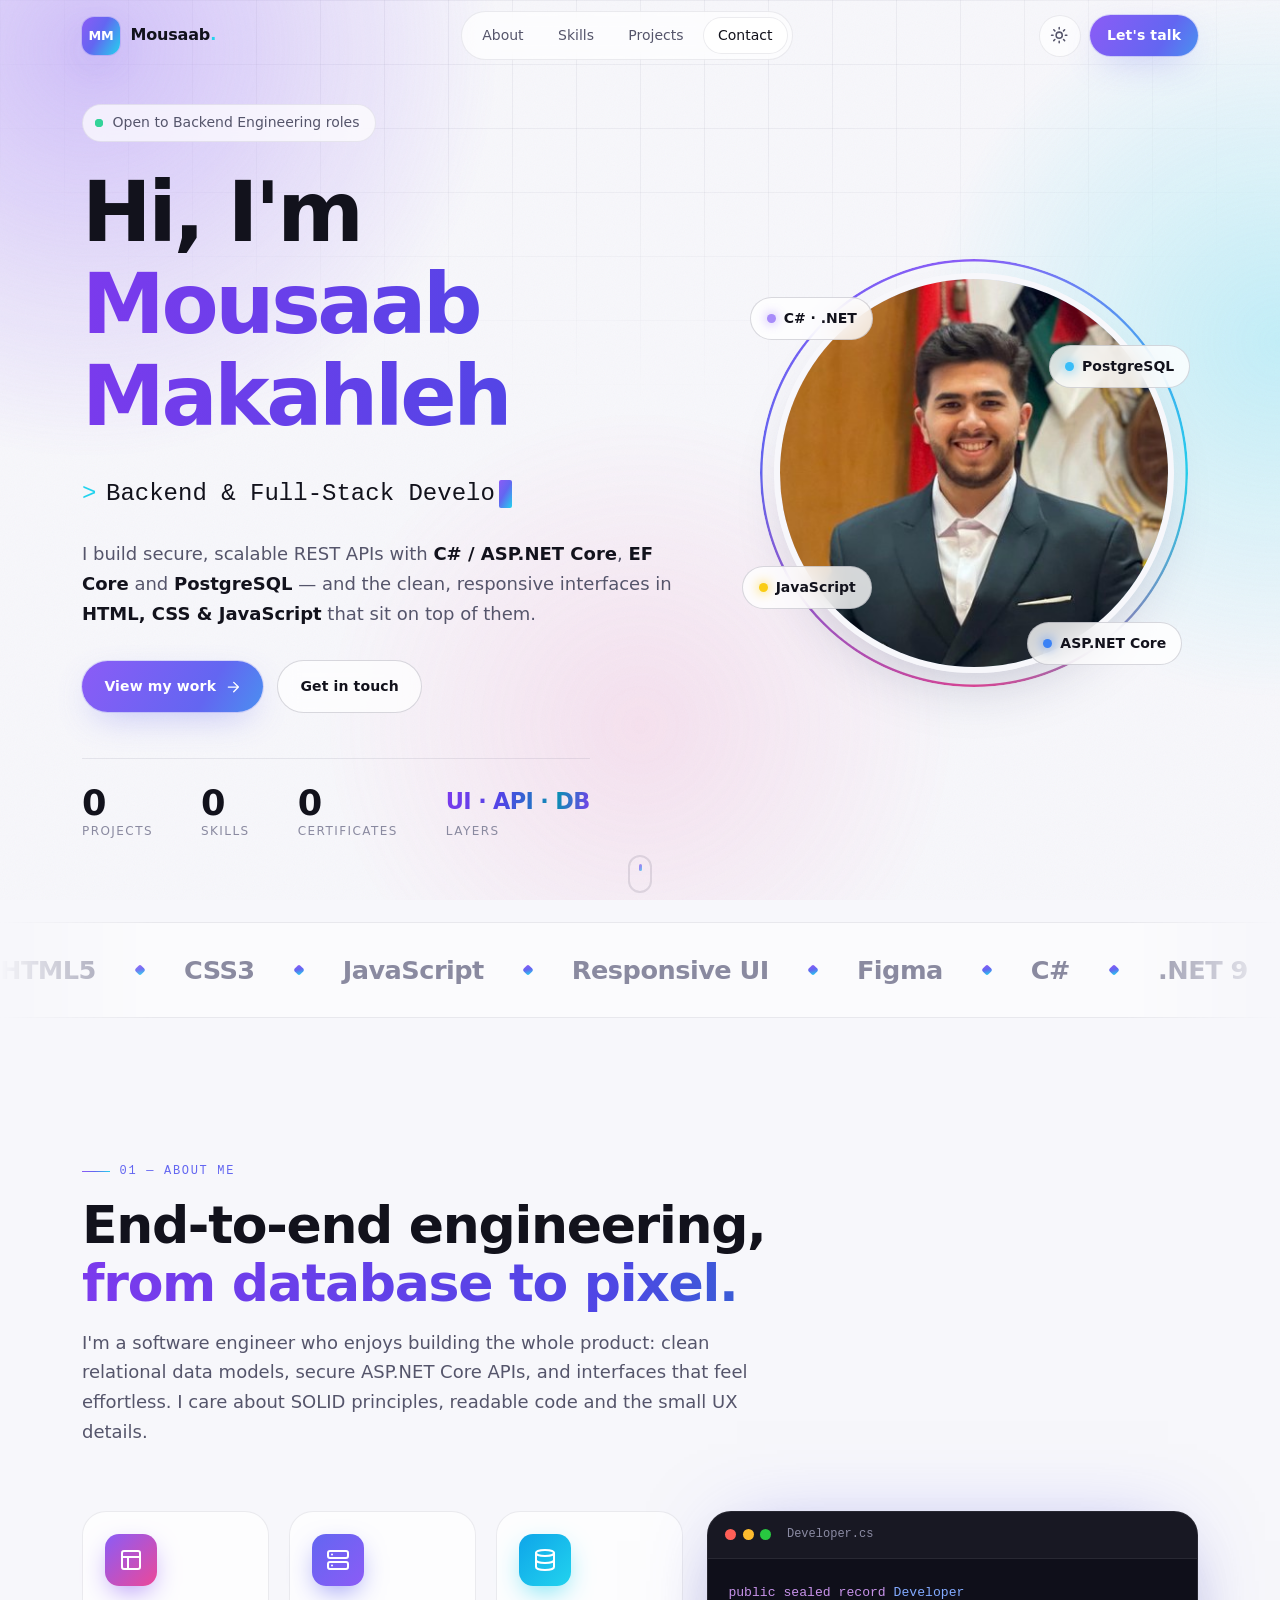
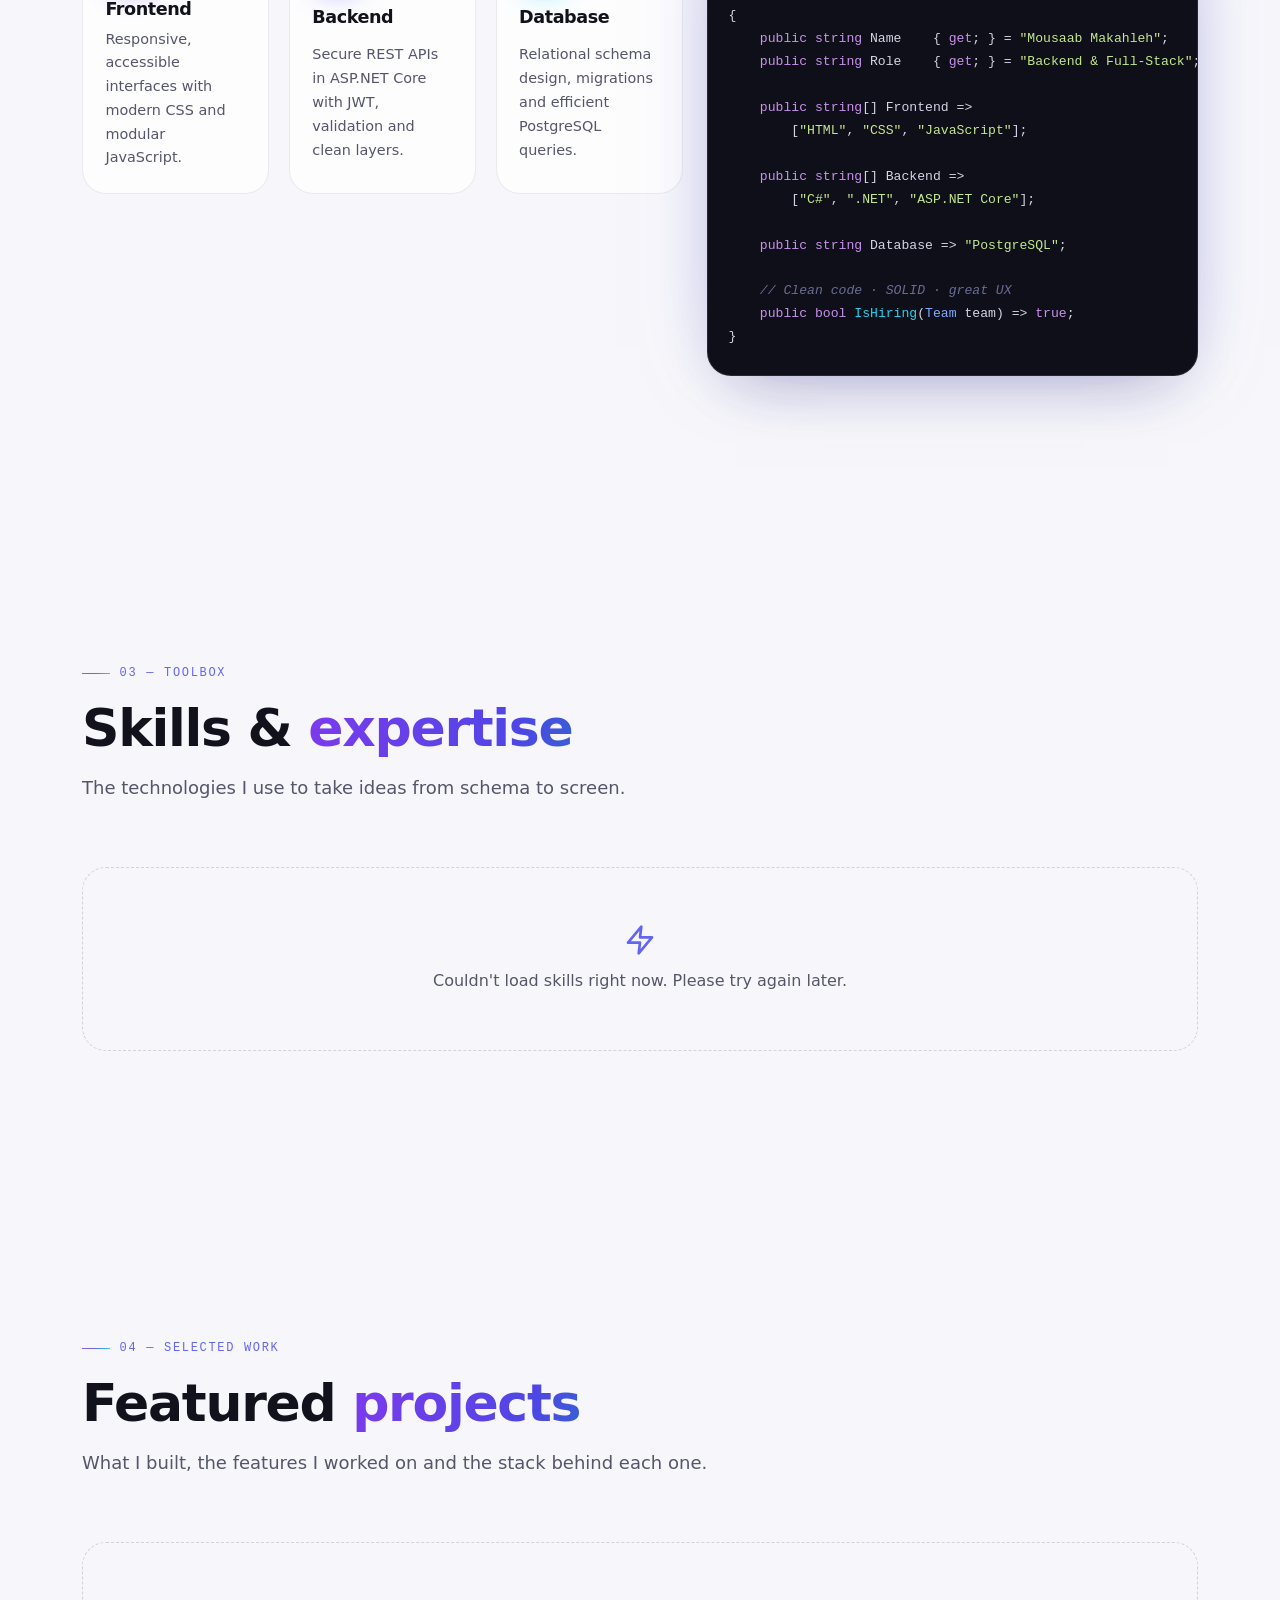
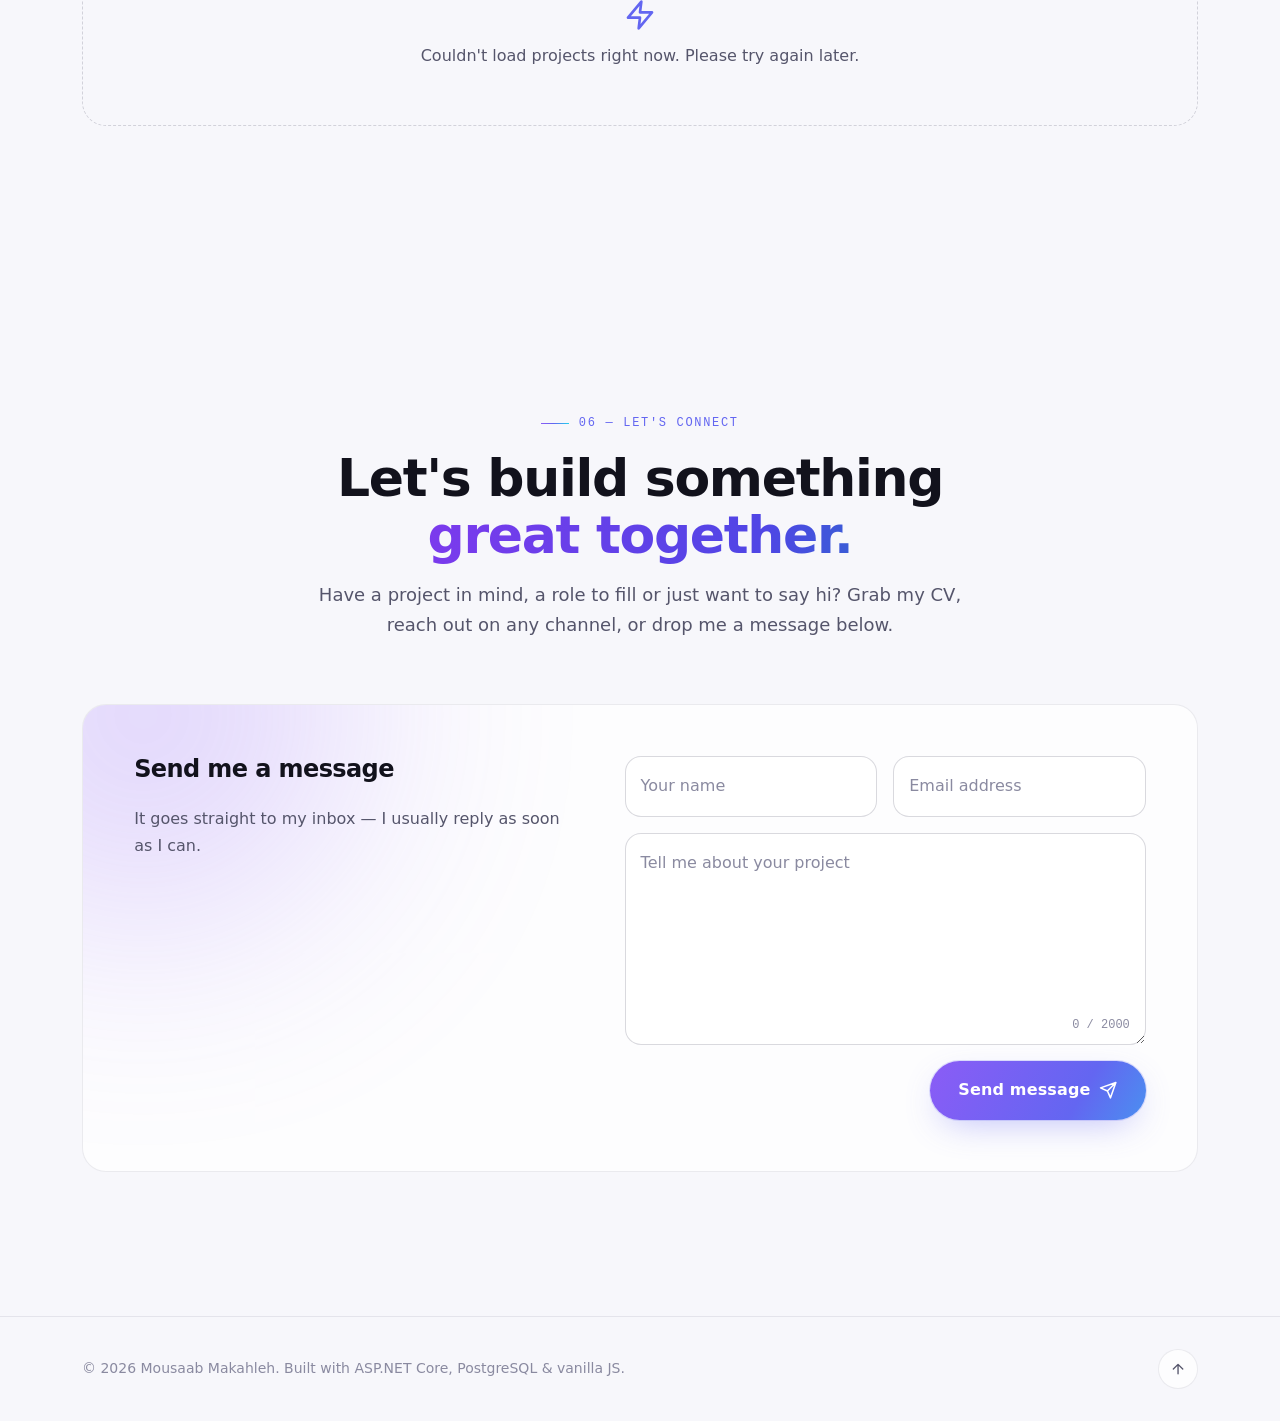
==== commit 8cc307c8: "Lead with backend role, add share preview and display fixes - Hero, title and typewriter now lead wi" ====
--- a/PortfolioApi/wwwroot/index.html
+++ b/PortfolioApi/wwwroot/index.html
@@ -3,9 +3,25 @@
 <head>
     <meta charset="UTF-8">
     <meta name="viewport" content="width=device-width, initial-scale=1.0">
-    <title>Mousaab Makahleh — Full-Stack Software Engineer</title>
-    <meta name="description" content="Mousaab Makahleh — full-stack software engineer building fast, accessible interfaces and robust .NET / PostgreSQL back ends.">
+    <title>Mousaab Makahleh — Backend &amp; Full-Stack Developer</title>
+    <meta name="description" content="Mousaab Makahleh — Backend &amp; Full-Stack Developer building secure REST APIs with C#, ASP.NET Core, EF Core and PostgreSQL.">
     <meta name="theme-color" content="#07070d">
+
+    <!-- Link preview when the site is shared (LinkedIn, WhatsApp, X, Slack…).
+         Once deployed, change og:image / twitter:image to the full URL
+         (https://<your-domain>/images/og-image.png) — LinkedIn ignores relative image paths. -->
+    <meta property="og:type" content="website">
+    <meta property="og:site_name" content="Mousaab Makahleh">
+    <meta property="og:title" content="Mousaab Makahleh — Backend &amp; Full-Stack Developer">
+    <meta property="og:description" content="Secure REST APIs with C#, ASP.NET Core, EF Core and PostgreSQL — plus clean, responsive front ends. Projects, skills, certificates and CV.">
+    <meta property="og:image" content="/images/og-image.png">
+    <meta property="og:image:width" content="1200">
+    <meta property="og:image:height" content="630">
+    <meta property="og:image:alt" content="Mousaab Makahleh — Backend &amp; Full-Stack Developer">
+    <meta name="twitter:card" content="summary_large_image">
+    <meta name="twitter:title" content="Mousaab Makahleh — Backend &amp; Full-Stack Developer">
+    <meta name="twitter:description" content="Secure REST APIs with C#, ASP.NET Core, EF Core and PostgreSQL — plus clean, responsive front ends.">
+    <meta name="twitter:image" content="/images/og-image.png">
     <link rel="icon" href="images/favicon.svg" type="image/svg+xml">
 
     <!-- Applies the saved theme before first paint (external file: CSP forbids inline scripts) -->
@@ -107,7 +123,7 @@
                 <div class="hero__content">
                     <p class="pill reveal">
                         <span class="pill__dot"></span>
-                        Available for new opportunities
+                        Open to Backend Engineering roles
                     </p>
 
                     <h1 class="hero__title reveal" data-reveal-delay="1">
@@ -116,13 +132,13 @@
 
                     <p class="hero__role reveal" data-reveal-delay="2">
                         <span class="hero__role-prefix">&gt;</span>
-                        <span id="typewriter" class="hero__typed" aria-live="off">Full-Stack Software Engineer</span><span class="caret" aria-hidden="true"></span>
+                        <span id="typewriter" class="hero__typed" aria-live="off">Backend &amp; Full-Stack Developer</span><span class="caret" aria-hidden="true"></span>
                     </p>
 
                     <p class="hero__lead reveal" data-reveal-delay="3">
-                        I design and build complete web products — from pixel-perfect, accessible
-                        interfaces in <strong>HTML, CSS &amp; JavaScript</strong> to secure, scalable
-                        APIs in <strong>C# / .NET</strong> backed by <strong>PostgreSQL</strong>.
+                        I build secure, scalable REST APIs with <strong>C# / ASP.NET Core</strong>,
+                        <strong>EF Core</strong> and <strong>PostgreSQL</strong> — and the clean, responsive
+                        interfaces in <strong>HTML, CSS &amp; JavaScript</strong> that sit on top of them.
                     </p>
 
                     <div class="hero__ctas reveal" data-reveal-delay="4">
@@ -233,7 +249,7 @@
 <pre class="code-window__body"><code><span class="tk-k">public sealed record</span> <span class="tk-t">Developer</span>
 {
     <span class="tk-k">public string</span> Name    { <span class="tk-k">get</span>; } = <span class="tk-s">"Mousaab Makahleh"</span>;
-    <span class="tk-k">public string</span> Role    { <span class="tk-k">get</span>; } = <span class="tk-s">"Full-Stack Engineer"</span>;
+    <span class="tk-k">public string</span> Role    { <span class="tk-k">get</span>; } = <span class="tk-s">"Backend &amp; Full-Stack"</span>;
 
     <span class="tk-k">public string</span>[] Frontend =&gt;
         [<span class="tk-s">"HTML"</span>, <span class="tk-s">"CSS"</span>, <span class="tk-s">"JavaScript"</span>];
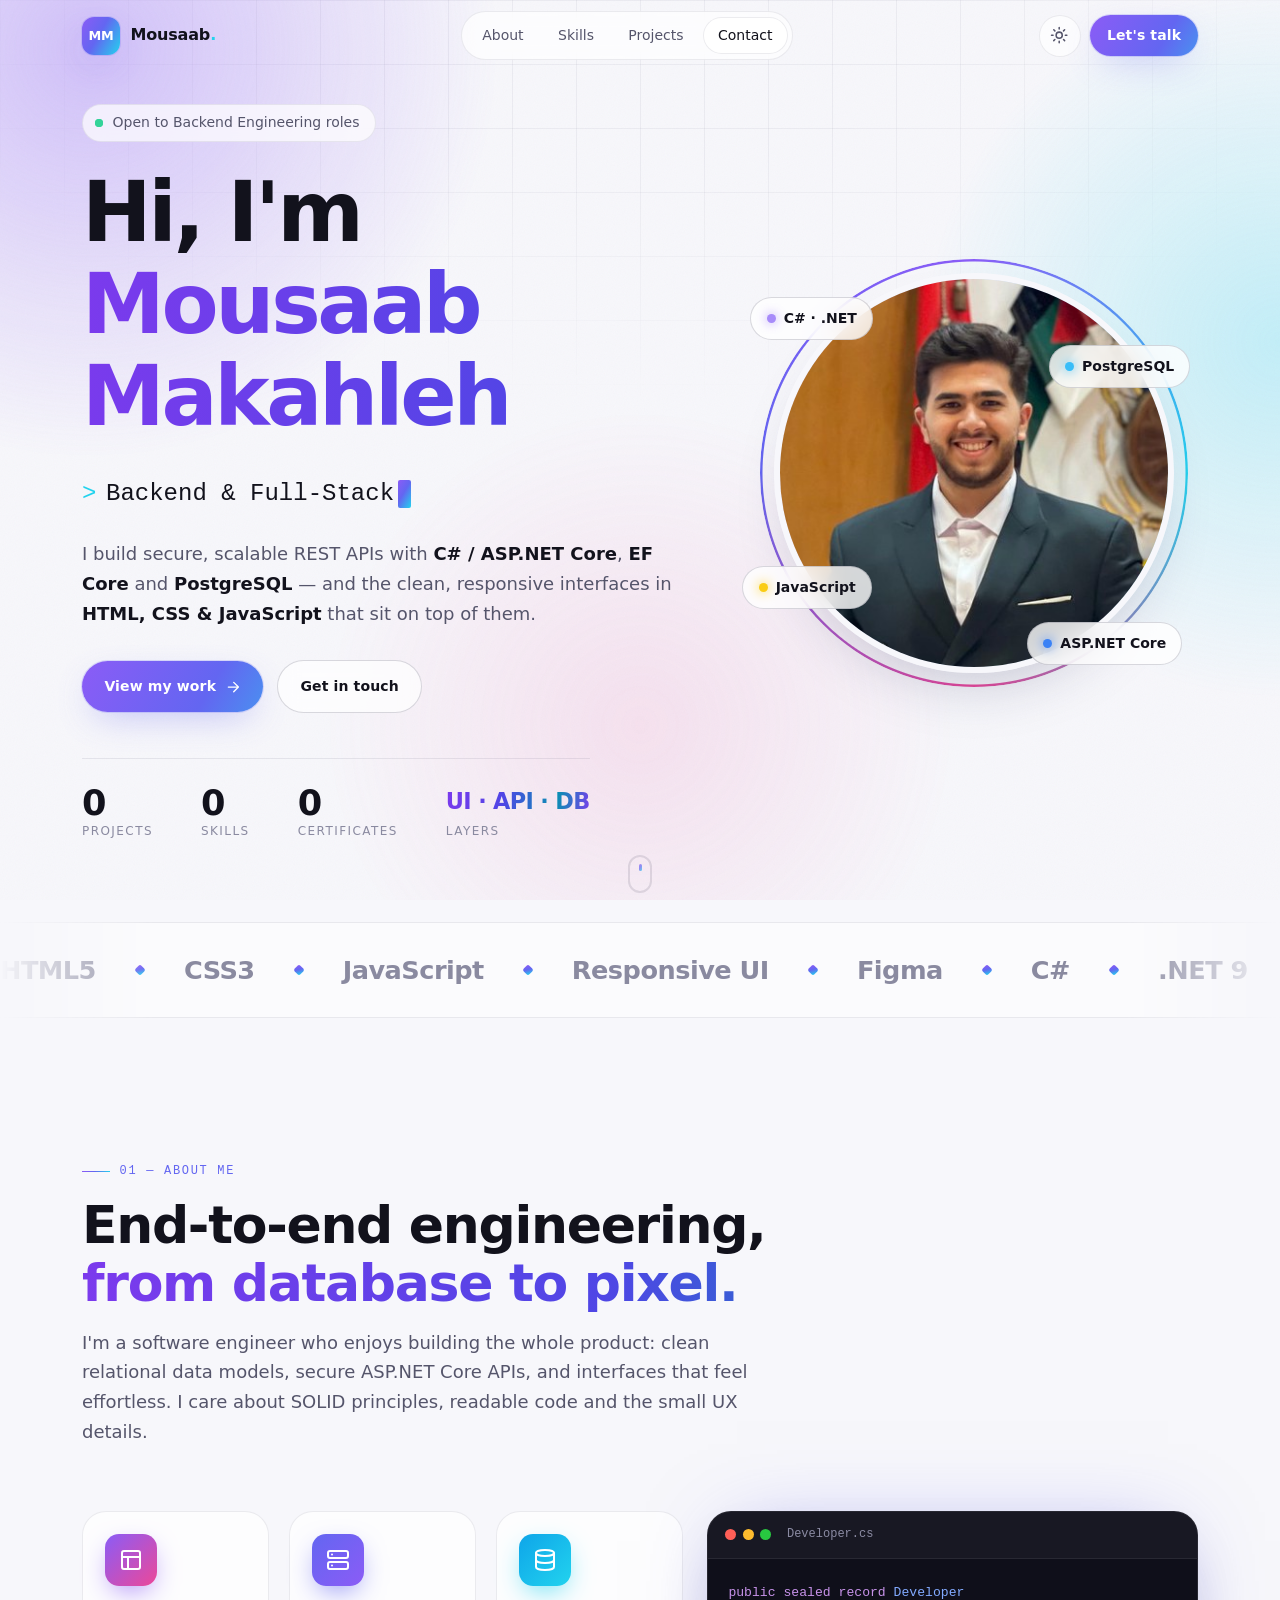
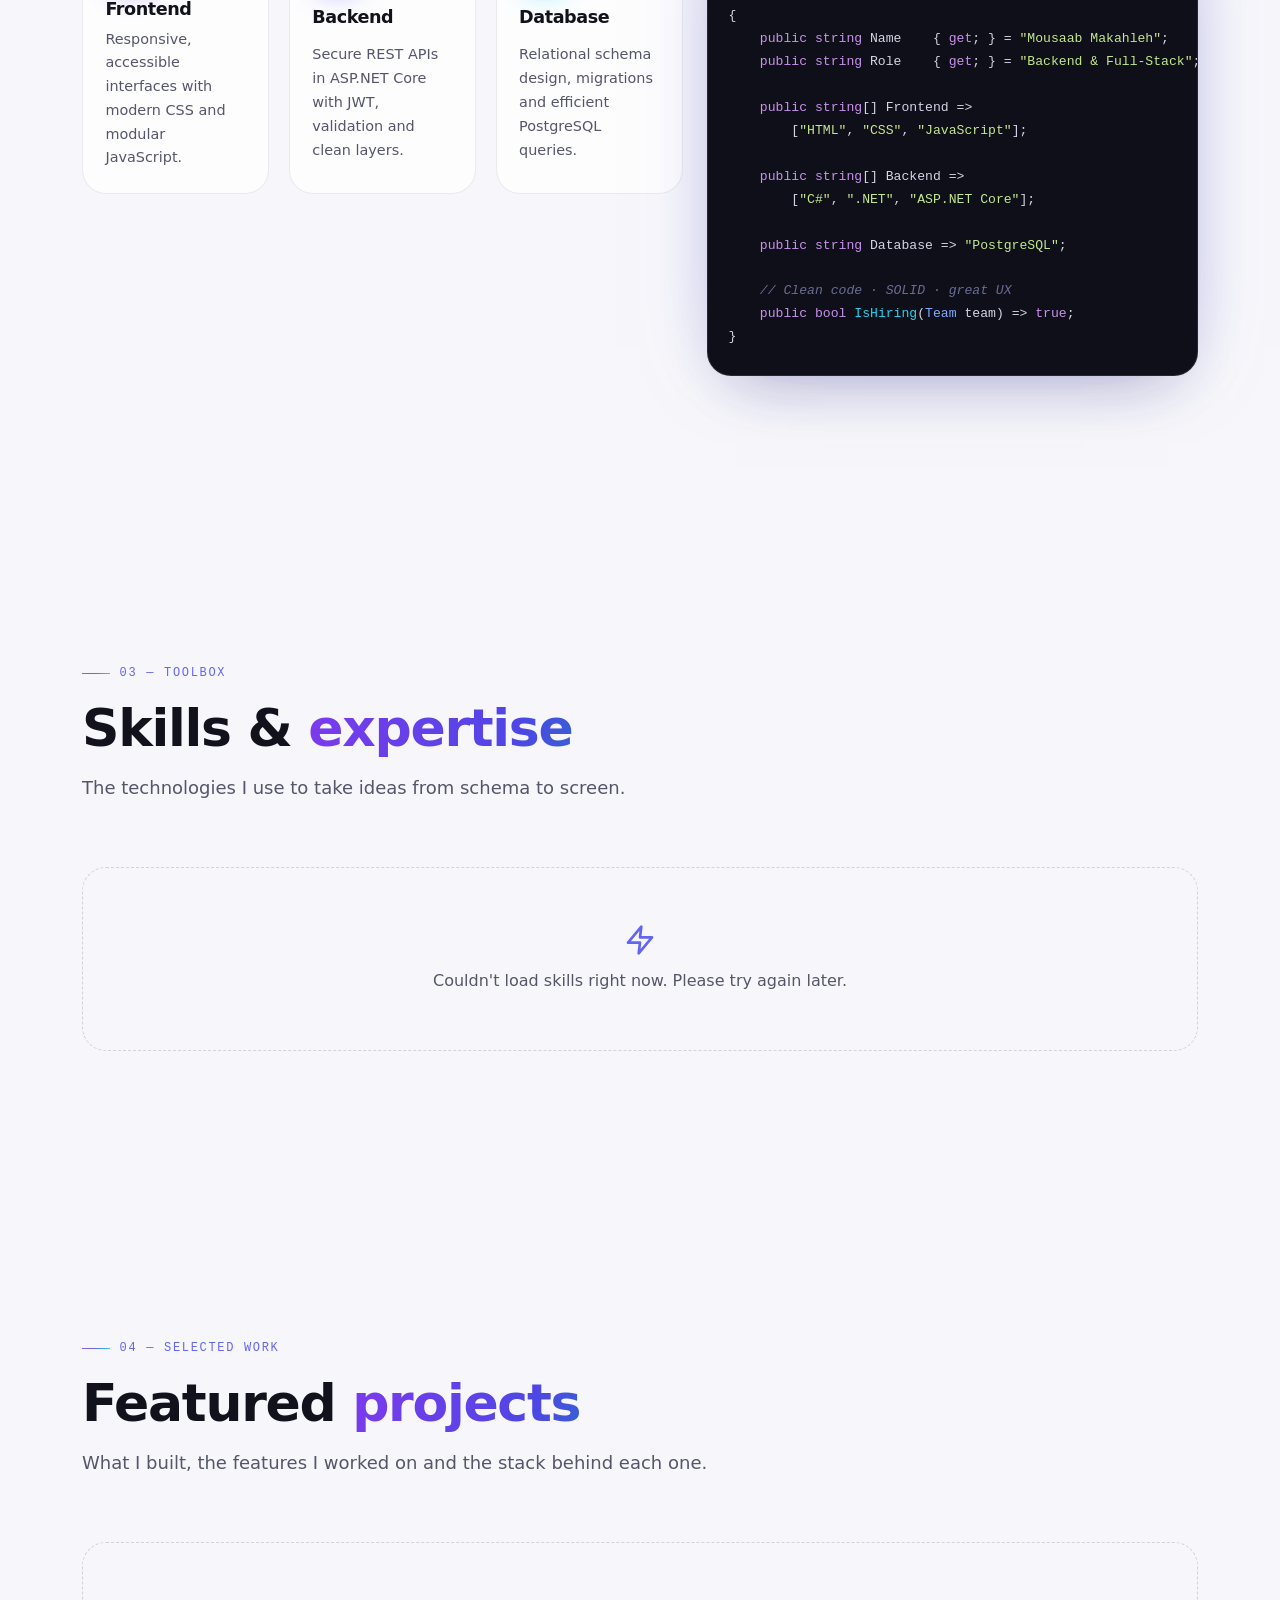
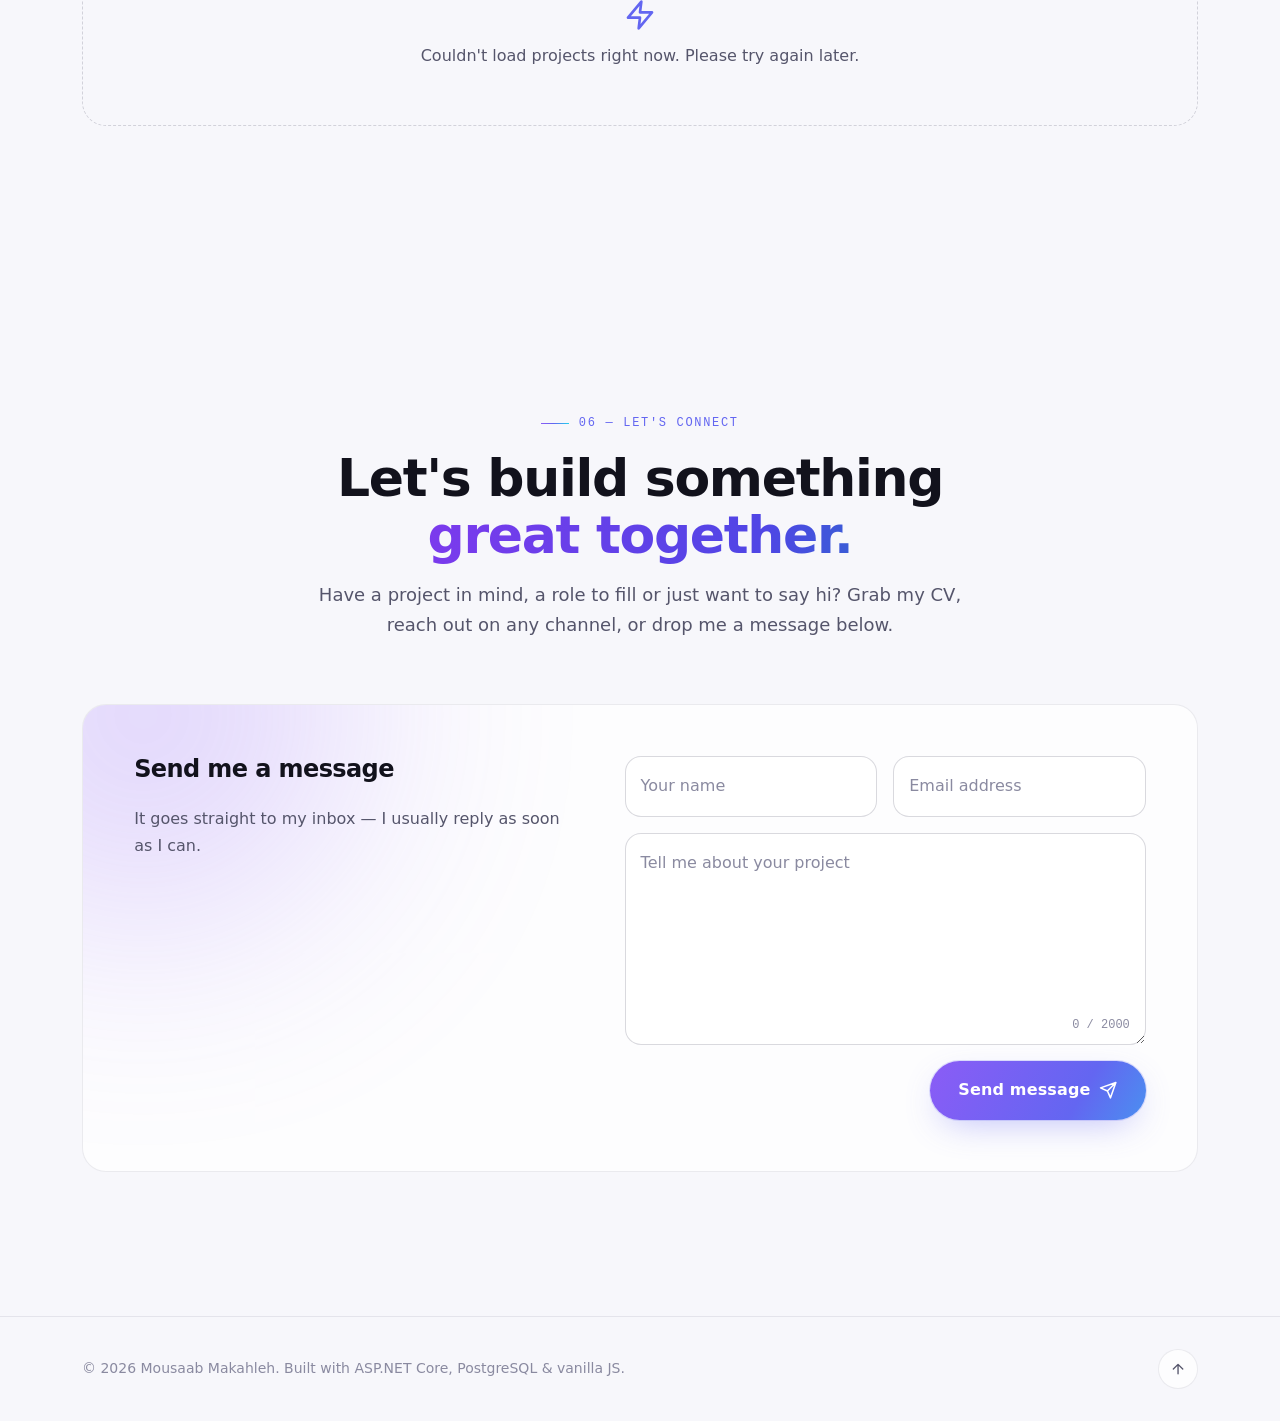
==== commit f6be195e: "Use absolute share-preview URLs for the live site LinkedIn and other crawlers ignore relative og:ima" ====
--- a/PortfolioApi/wwwroot/index.html
+++ b/PortfolioApi/wwwroot/index.html
@@ -8,20 +8,22 @@
     <meta name="theme-color" content="#07070d">
 
     <!-- Link preview when the site is shared (LinkedIn, WhatsApp, X, Slack…).
-         Once deployed, change og:image / twitter:image to the full URL
-         (https://<your-domain>/images/og-image.png) — LinkedIn ignores relative image paths. -->
+         Image and page URLs must be absolute (LinkedIn ignores relative paths):
+         update them if the site moves to a custom domain. -->
     <meta property="og:type" content="website">
+    <meta property="og:url" content="https://portfolio-website-ujzs.onrender.com/">
+    <link rel="canonical" href="https://portfolio-website-ujzs.onrender.com/">
     <meta property="og:site_name" content="Mousaab Makahleh">
     <meta property="og:title" content="Mousaab Makahleh — Backend &amp; Full-Stack Developer">
     <meta property="og:description" content="Secure REST APIs with C#, ASP.NET Core, EF Core and PostgreSQL — plus clean, responsive front ends. Projects, skills, certificates and CV.">
-    <meta property="og:image" content="/images/og-image.png">
+    <meta property="og:image" content="https://portfolio-website-ujzs.onrender.com/images/og-image.png">
     <meta property="og:image:width" content="1200">
     <meta property="og:image:height" content="630">
     <meta property="og:image:alt" content="Mousaab Makahleh — Backend &amp; Full-Stack Developer">
     <meta name="twitter:card" content="summary_large_image">
     <meta name="twitter:title" content="Mousaab Makahleh — Backend &amp; Full-Stack Developer">
     <meta name="twitter:description" content="Secure REST APIs with C#, ASP.NET Core, EF Core and PostgreSQL — plus clean, responsive front ends.">
-    <meta name="twitter:image" content="/images/og-image.png">
+    <meta name="twitter:image" content="https://portfolio-website-ujzs.onrender.com/images/og-image.png">
     <link rel="icon" href="images/favicon.svg" type="image/svg+xml">
 
     <!-- Applies the saved theme before first paint (external file: CSP forbids inline scripts) -->
